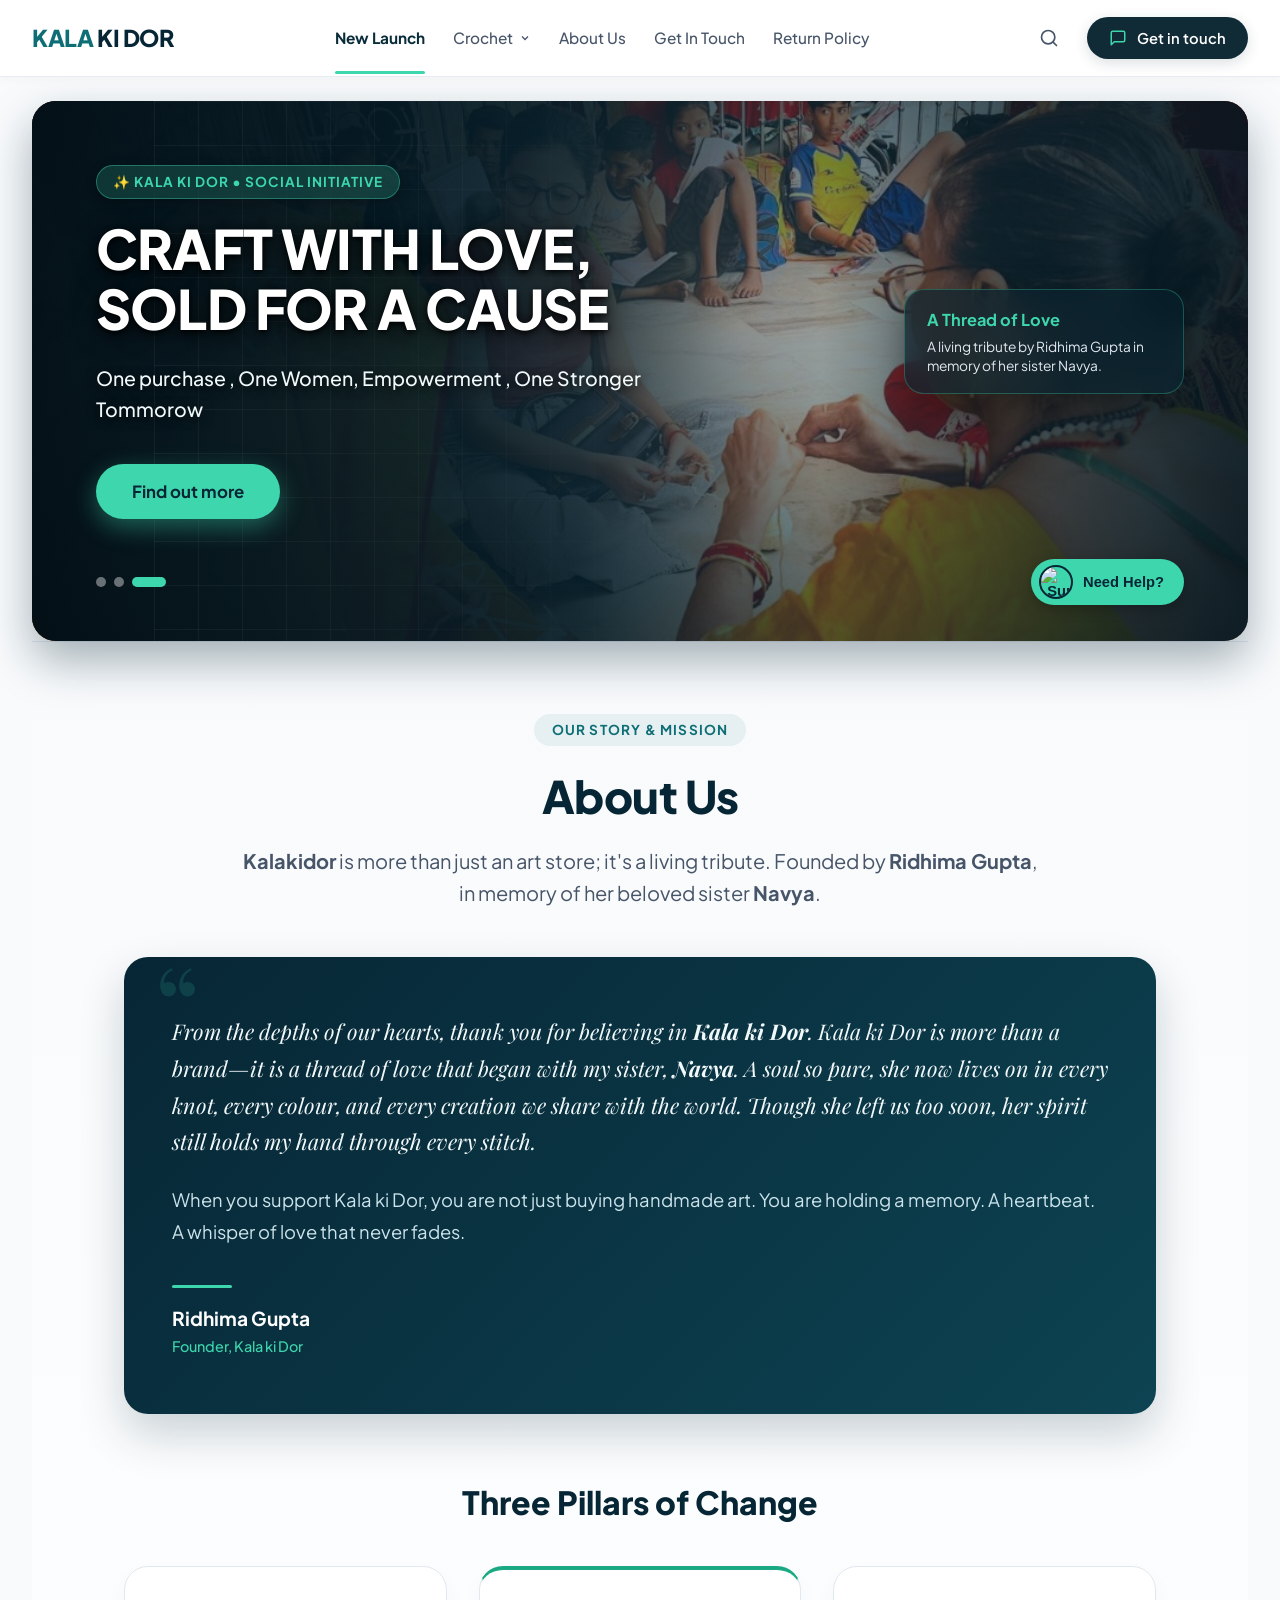
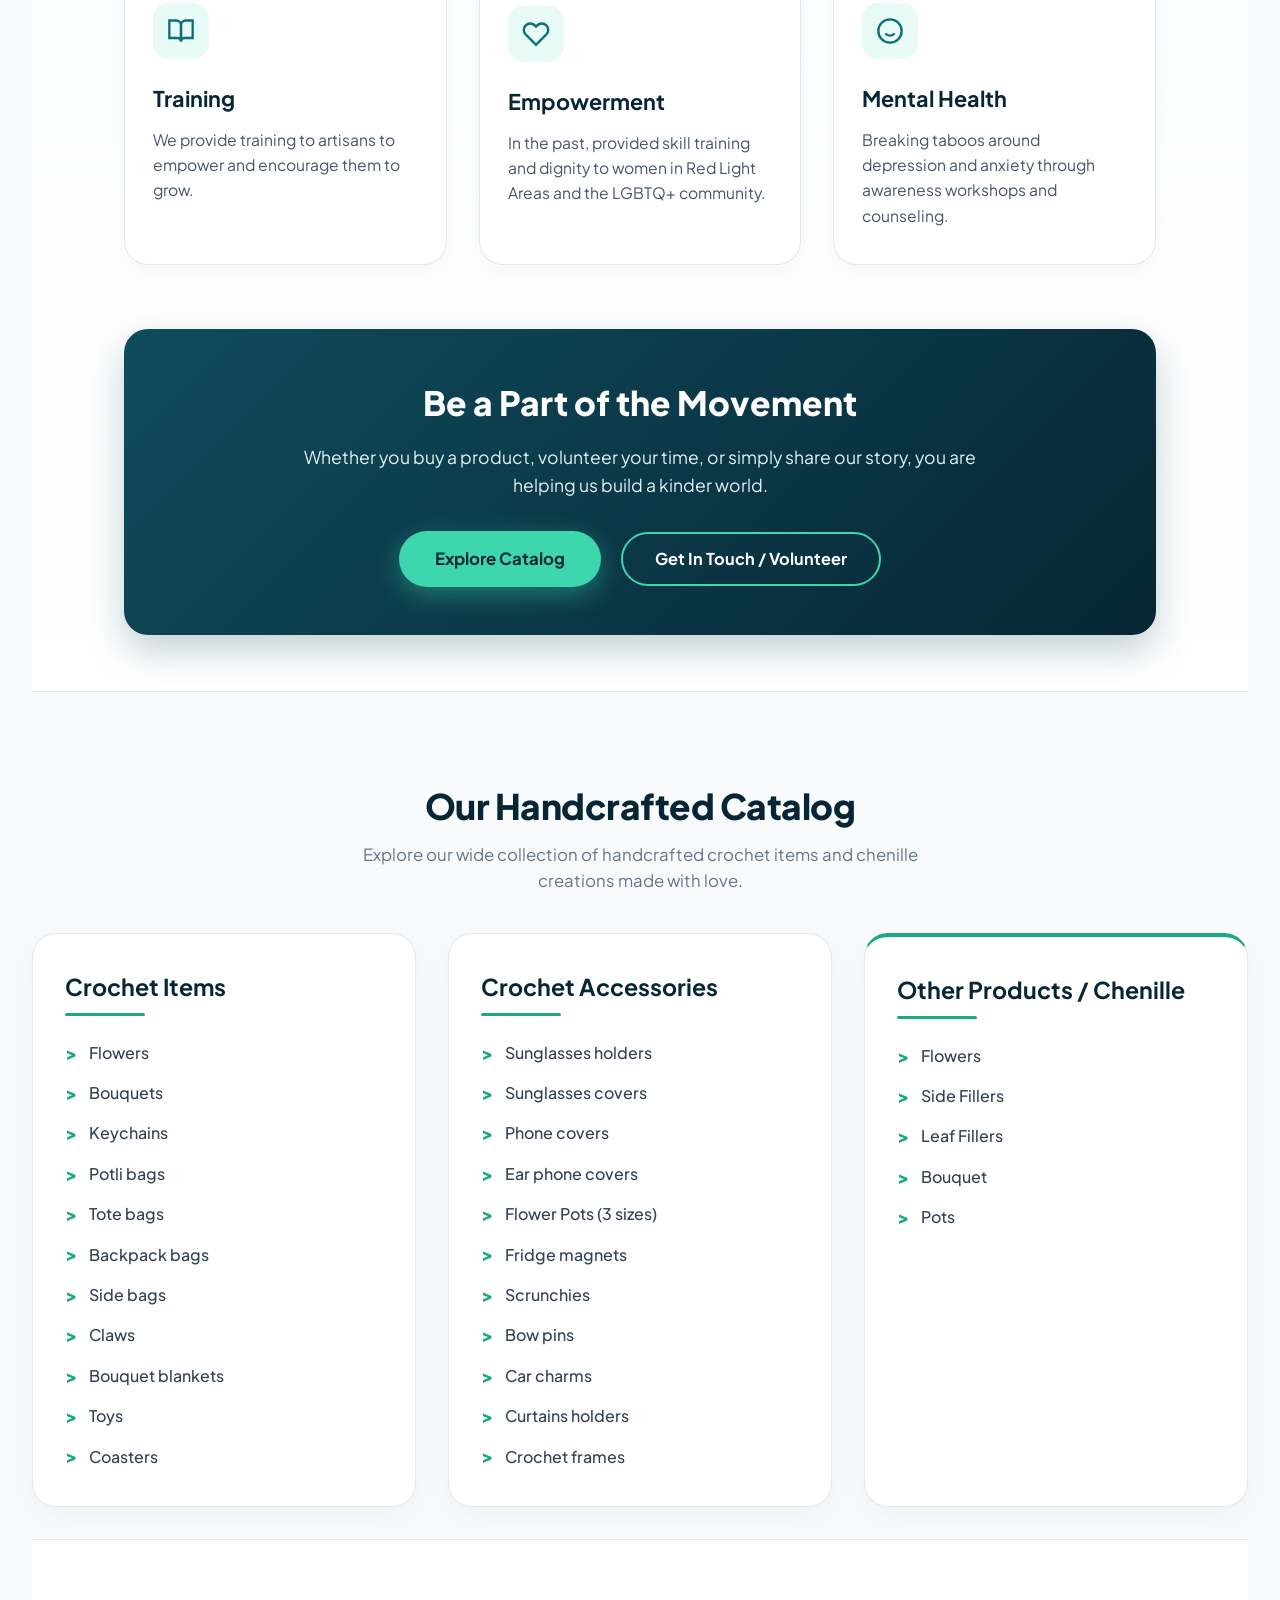
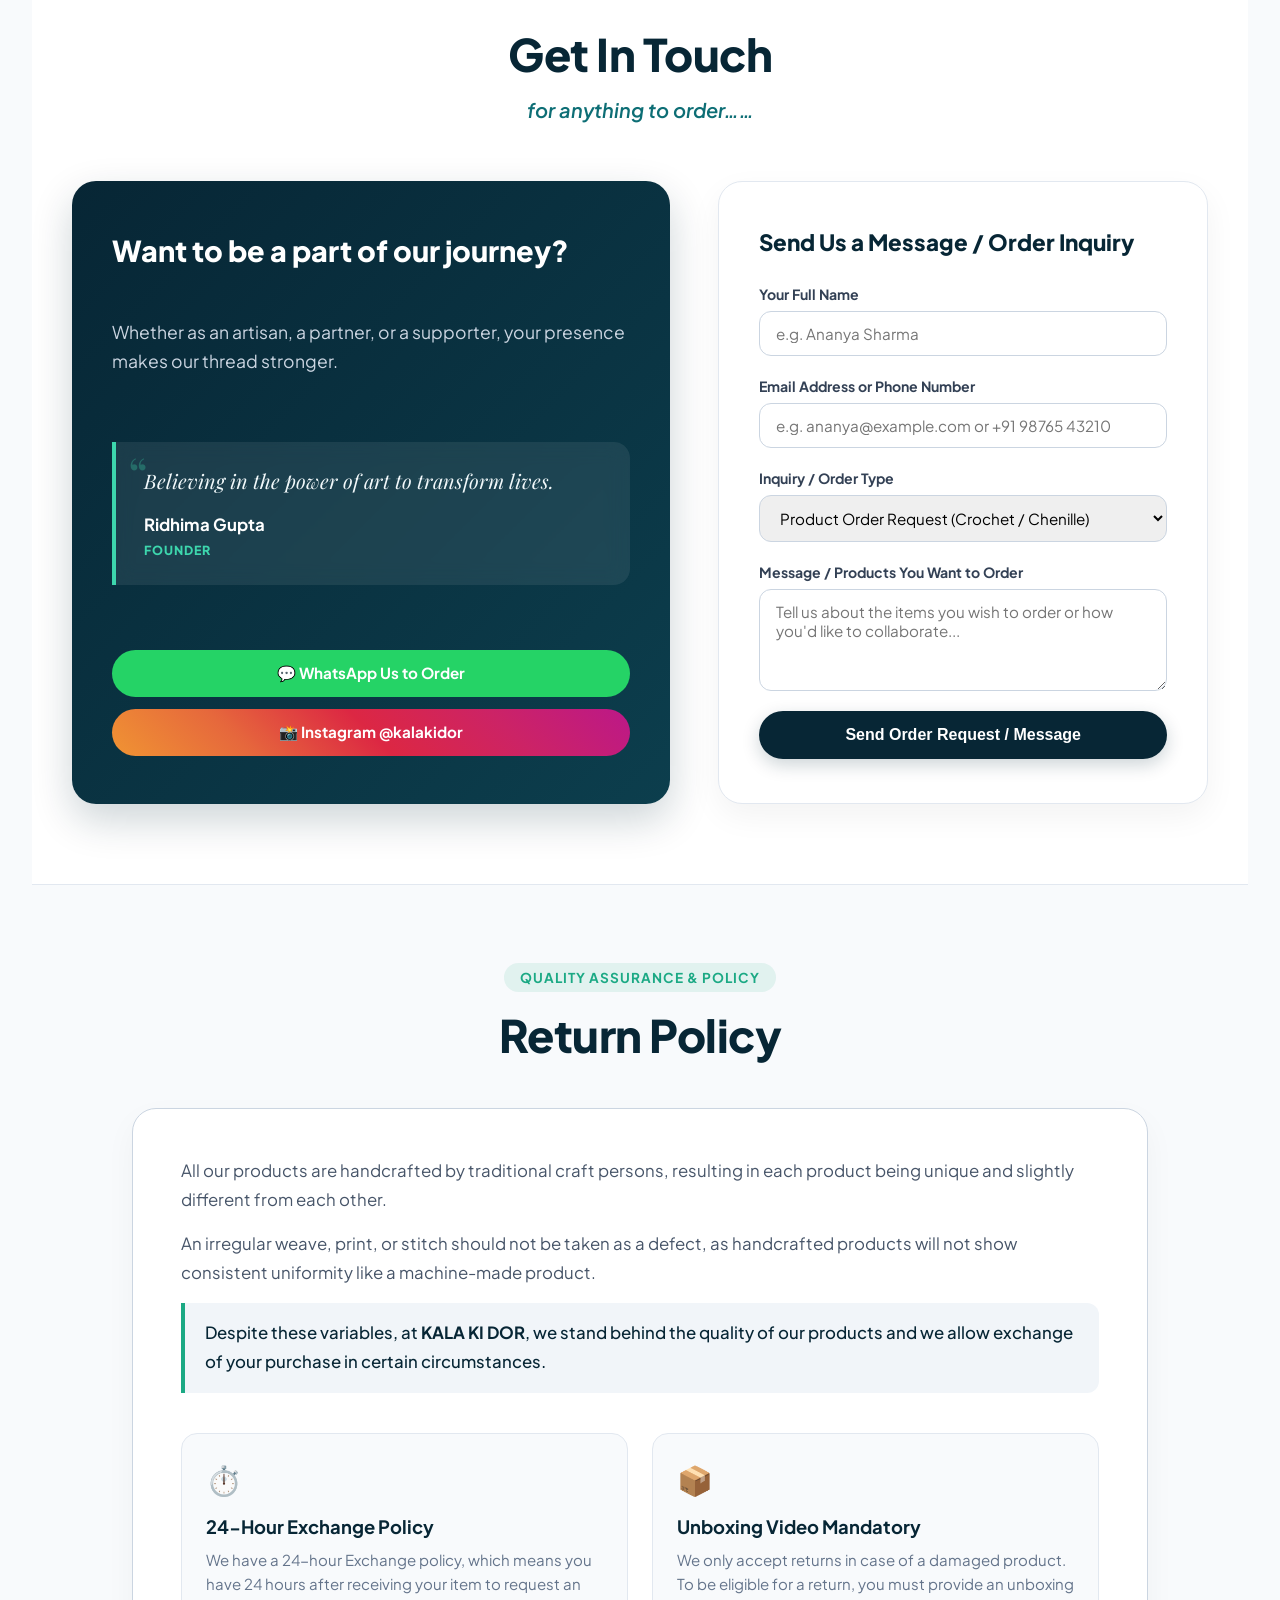
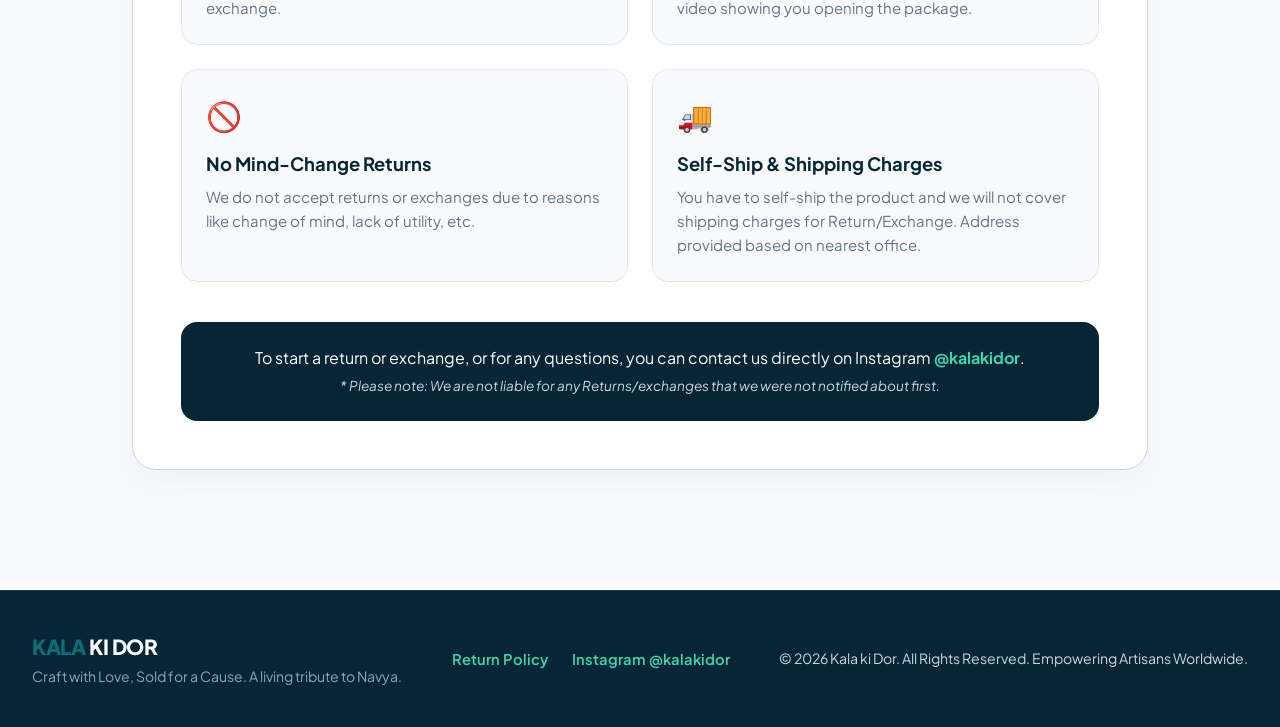
==== index.html @ 32f5a489 "Initial commit: Kala ki Dor web application with dynamic product catalog and open-source contributio" ====
<!DOCTYPE html>
<html lang="en">
<head>
    <meta charset="UTF-8">
    <meta name="viewport" content="width=device-width, initial-scale=1.0">
    <title>Kala ki Dor | Craft with Love, Sold for a Cause</title>
    <meta name="description" content="Kala ki Dor is a living tribute founded by Ridhima Gupta in memory of her sister Navya. Empowering artisans through skill training, inclusive dignity, and mental health awareness.">
    <!-- Google Fonts -->
    <link rel="preconnect" href="https://fonts.googleapis.com">
    <link rel="preconnect" href="https://fonts.gstatic.com" crossorigin>
    <link href="https://fonts.googleapis.com/css2?family=Plus+Jakarta+Sans:wght@400;500;600;700;800&family=Playfair+Display:ital,wght@0,600;0,700;1,400;1,600&display=swap" rel="stylesheet">
    <!-- Custom CSS -->
    <link rel="stylesheet" href="style.css">
</head>
<body>

    <!-- TOP TAB / NAVIGATION BAR WITH MEGA MENU DROPDOWN -->
    <header class="top-nav-header">
        <div class="nav-container">
            <!-- Brand Logo: Kala ki Dor -->
            <a href="#" class="brand-logo" id="brandLogo">
                <span class="logo-accent">KALA</span> KI DOR
            </a>

            <!-- Navigation Tabs -->
            <nav class="nav-tabs" aria-label="Main Navigation">
                <ul class="tab-list">
                    <li class="tab-item"><a href="#new-launch" class="tab-link active" id="tabNewLaunch">New Launch</a></li>
                    
                    <!-- Mega Menu Dropdown Trigger for Crochet -->
                    <li class="tab-item has-dropdown">
                        <a href="#categories-section" class="tab-link" id="tabCrochet">
                            Crochet
                            <svg class="tab-arrow" width="12" height="12" viewBox="0 0 24 24" fill="none" stroke="currentColor" stroke-width="2.5"><polyline points="6 9 12 15 18 9"></polyline></svg>
                        </a>
                    </li>

                    <li class="tab-item"><a href="#about-us-section" class="tab-link" id="tabAboutUs">About Us</a></li>
                    <li class="tab-item"><a href="#contact" class="tab-link" id="tabGetInTouch">Get In Touch</a></li>
                    <li class="tab-item"><a href="#return-policy" class="tab-link" id="tabReturnPolicy">Return Policy</a></li>
                </ul>
            </nav>

            <!-- Right Actions: Search & Get In Touch CTA -->
            <div class="nav-actions">
                <button class="search-btn" id="searchBtn" aria-label="Search Products">
                    <svg width="20" height="20" viewBox="0 0 24 24" fill="none" stroke="currentColor" stroke-width="2" stroke-linecap="round" stroke-linejoin="round">
                        <circle cx="11" cy="11" r="8"></circle>
                        <line x1="21" y1="21" x2="16.65" y2="16.65"></line>
                    </svg>
                </button>

                <a href="#contact" class="get-in-touch-btn" id="getInTouchBtn">
                    <span class="btn-icon">
                        <svg width="18" height="18" viewBox="0 0 24 24" fill="none" stroke="currentColor" stroke-width="2" stroke-linecap="round" stroke-linejoin="round">
                            <path d="M21 15a2 2 0 0 1-2 2H7l-4 4V5a2 2 0 0 1 2-2h14a2 2 0 0 1 2 2z"></path>
                        </svg>
                    </span>
                    <span class="btn-text">Get in touch</span>
                </a>

                <button class="mobile-menu-toggle" id="mobileMenuToggle" aria-label="Toggle Navigation Menu">
                    <span></span><span></span><span></span>
                </button>
            </div>
        </div>

        <!-- MEGA MENU PANEL -->
        <div class="mega-menu-panel" id="megaMenuPanel">
            <div class="mega-menu-container">
                <!-- Column 1: Crochet Items -->
                <div class="mega-column">
                    <h3 class="mega-column-title active-underline">
                        Crochet Items
                    </h3>
                    <ul class="mega-sub-list">
                        <li><a href="product-detail.html?item=crochet-flowers"><span class="chevron">&gt;</span> Flowers</a></li>
                        <li><a href="product-detail.html?item=crochet-bouquets"><span class="chevron">&gt;</span> Bouquets</a></li>
                        <li><a href="product-detail.html?item=crochet-keychains"><span class="chevron">&gt;</span> Keychains</a></li>
                        <li><a href="product-detail.html?item=potli-bags"><span class="chevron">&gt;</span> Potli bags</a></li>
                        <li><a href="product-detail.html?item=tote-bags"><span class="chevron">&gt;</span> Tote bags</a></li>
                        <li><a href="product-detail.html?item=backpack-bags"><span class="chevron">&gt;</span> Backpack bags</a></li>
                        <li><a href="product-detail.html?item=side-bags"><span class="chevron">&gt;</span> Side bags</a></li>
                        <li><a href="product-detail.html?item=claws"><span class="chevron">&gt;</span> Claws</a></li>
                        <li><a href="product-detail.html?item=bouquet-blankets"><span class="chevron">&gt;</span> Bouquet blankets</a></li>
                        <li><a href="product-detail.html?item=toys"><span class="chevron">&gt;</span> Toys</a></li>
                        <li><a href="product-detail.html?item=coasters"><span class="chevron">&gt;</span> Coasters</a></li>
                    </ul>
                </div>

                <!-- Column 2: Crochet Accessories -->
                <div class="mega-column">
                    <h3 class="mega-column-title">
                        Crochet Accessories
                    </h3>
                    <ul class="mega-sub-list">
                        <li><a href="product-detail.html?item=sunglasses-holders"><span class="chevron">&gt;</span> Sunglasses holders</a></li>
                        <li><a href="product-detail.html?item=sunglasses-covers"><span class="chevron">&gt;</span> Sunglasses covers</a></li>
                        <li><a href="product-detail.html?item=phone-covers"><span class="chevron">&gt;</span> Phone covers</a></li>
                        <li><a href="product-detail.html?item=earphone-covers"><span class="chevron">&gt;</span> Ear phone covers</a></li>
                        <li><a href="product-detail.html?item=flower-pots-3-size"><span class="chevron">&gt;</span> Flower Pots (3 sizes)</a></li>
                        <li><a href="product-detail.html?item=fridge-magnets"><span class="chevron">&gt;</span> Fridge magnets</a></li>
                        <li><a href="product-detail.html?item=scrunchies"><span class="chevron">&gt;</span> Scrunchies</a></li>
                        <li><a href="product-detail.html?item=bow-pins"><span class="chevron">&gt;</span> Bow pins</a></li>
                        <li><a href="product-detail.html?item=car-charms"><span class="chevron">&gt;</span> Car charms</a></li>
                        <li><a href="product-detail.html?item=curtains-holders"><span class="chevron">&gt;</span> Curtains holders</a></li>
                        <li><a href="product-detail.html?item=crochet-frames"><span class="chevron">&gt;</span> Crochet frames</a></li>
                    </ul>
                </div>

                <!-- Column 3: Other Products / Chenille -->
                <div class="mega-column">
                    <h3 class="mega-column-title active-underline">
                        Other Products / Chenille
                    </h3>
                    <ul class="mega-sub-list">
                        <li><a href="product-detail.html?item=chenille-flowers"><span class="chevron">&gt;</span> Flowers</a></li>
                        <li><a href="product-detail.html?item=chenille-side-fillers"><span class="chevron">&gt;</span> Side Fillers</a></li>
                        <li><a href="product-detail.html?item=chenille-leaf-fillers"><span class="chevron">&gt;</span> Leaf Fillers</a></li>
                        <li><a href="product-detail.html?item=chenille-bouquet"><span class="chevron">&gt;</span> Bouquet</a></li>
                        <li><a href="product-detail.html?item=chenille-pots"><span class="chevron">&gt;</span> Pots</a></li>
                    </ul>
                </div>
            </div>
        </div>
    </header>

    <!-- SEARCH OVERLAY MODAL -->
    <div class="search-overlay" id="searchOverlay">
        <div class="search-modal">
            <input type="text" id="searchInput" placeholder="Search handmade crochet, bags, keychains, scrunchies..." autofocus>
            <button class="close-search" id="closeSearchBtn">&times;</button>
        </div>
    </div>

    <!-- MAIN HERO SECTION -->
    <main class="hero-wrapper">
        <section class="hero-card" id="heroSection">
            <div class="hero-card-overlay"></div>
            <div class="grid-overlay-bg"></div>

            <div class="hero-content-grid">
                <div class="hero-text-container">
                    <div class="text-glass-badge">
                        ✨ Kala ki Dor • Social Initiative
                    </div>
                    <h1 class="main-headline">
                        CRAFT WITH LOVE,<br>SOLD FOR A CAUSE
                    </h1>
                    <p class="sub-headline">
                        One purchase , One Women, Empowerment , One Stronger Tommorow
                    </p>
                    <div class="hero-cta-wrapper">
                        <a href="#about-us-section" class="mint-pill-btn" id="findOutMoreBtn">
                            Find out more
                        </a>
                    </div>
                </div>

                <div class="hero-image-container">
                    <div class="limelight-badge-card">
                        <h3>A Thread of Love</h3>
                        <p>A living tribute by Ridhima Gupta in memory of her sister Navya.</p>
                    </div>
                </div>
            </div>

            <div class="hero-footer-bar">
                <div class="slider-indicators" id="sliderIndicators">
                    <button class="dot-indicator" aria-label="Slide 1"></button>
                    <button class="dot-indicator" aria-label="Slide 2"></button>
                    <button class="dot-indicator active-pill" aria-label="Active Slide"></button>
                </div>

                <div class="need-help-floating">
                    <button class="need-help-pill" id="needHelpBtn">
                        <span class="avatar-circle">
                            <img src="https://images.unsplash.com/photo-1534528741775-53994a69daeb?auto=format&fit=crop&w=120&q=80" alt="Support Specialist">
                        </span>
                        <span class="need-help-text">Need Help?</span>
                    </button>
                </div>
            </div>
        </section>

        <!-- ABOUT US SECTION -->
        <section class="about-us-section" id="about-us-section">
            <div class="about-container">
                <div class="about-header-badge">
                    <span>Our Story & Mission</span>
                </div>
                
                <h2 class="about-main-title">About Us</h2>
                <p class="about-sub-tagline">
                    <strong>Kalakidor</strong> is more than just an art store; it's a living tribute. Founded by <strong>Ridhima Gupta</strong>, in memory of her beloved sister <strong>Navya</strong>.
                </p>

                <div class="tribute-story-card">
                    <div class="quote-mark">“</div>
                    <p class="story-paragraph highlight-quote">
                        From the depths of our hearts, thank you for believing in <strong>Kala ki Dor</strong>. Kala ki Dor is more than a brand—it is a thread of love that began with my sister, <strong>Navya</strong>. A soul so pure, she now lives on in every knot, every colour, and every creation we share with the world. Though she left us too soon, her spirit still holds my hand through every stitch.
                    </p>
                    <p class="story-paragraph emotional-conclusion">
                        When you support Kala ki Dor, you are not just buying handmade art. You are holding a memory. A heartbeat. A whisper of love that never fades.
                    </p>
                    <div class="founder-signature">
                        <div class="signature-line"></div>
                        <span class="founder-name">Ridhima Gupta</span>
                        <span class="founder-role">Founder, Kala ki Dor</span>
                    </div>
                </div>

                <div class="pillars-container">
                    <h3 class="pillars-section-title">Three Pillars of Change</h3>
                    <div class="pillars-grid">
                        <div class="pillar-card">
                            <div class="pillar-icon-box">
                                <svg width="28" height="28" viewBox="0 0 24 24" fill="none" stroke="currentColor" stroke-width="2"><path d="M2 3h6a4 4 0 0 1 4 4v14a3 3 0 0 0-3-3H2z"></path><path d="M22 3h-6a4 4 0 0 0-4 4v14a3 3 0 0 1 3-3h7z"></path></svg>
                            </div>
                            <h4 class="pillar-title">Training</h4>
                            <p class="pillar-desc">
                                We provide training to artisans to empower and encourage them to grow.
                            </p>
                        </div>

                        <div class="pillar-card highlight-pillar">
                            <div class="pillar-icon-box">
                                <svg width="28" height="28" viewBox="0 0 24 24" fill="none" stroke="currentColor" stroke-width="2"><path d="M20.84 4.61a5.5 5.5 0 0 0-7.78 0L12 5.67l-1.06-1.06a5.5 5.5 0 0 0-7.78 7.78l1.06 1.06L12 21.23l7.78-7.78 1.06-1.06a5.5 5.5 0 0 0 0-7.78z"></path></svg>
                            </div>
                            <h4 class="pillar-title">Empowerment</h4>
                            <p class="pillar-desc">
                                In the past, provided skill training and dignity to women in Red Light Areas and the LGBTQ+ community.
                            </p>
                        </div>

                        <div class="pillar-card">
                            <div class="pillar-icon-box">
                                <svg width="28" height="28" viewBox="0 0 24 24" fill="none" stroke="currentColor" stroke-width="2"><circle cx="12" cy="12" r="10"></circle><path d="M8 14s1.5 2 4 2 4-2 4-2"></path><line x1="9" y1="9" x2="9.01" y2="9"></line><line x1="15" y1="9" x2="15.01" y2="9"></line></svg>
                            </div>
                            <h4 class="pillar-title">Mental Health</h4>
                            <p class="pillar-desc">
                                Breaking taboos around depression and anxiety through awareness workshops and counseling.
                            </p>
                        </div>
                    </div>
                </div>

                <div class="movement-cta-card">
                    <div class="movement-content">
                        <h3>Be a Part of the Movement</h3>
                        <p>Whether you buy a product, volunteer your time, or simply share our story, you are helping us build a kinder world.</p>
                        <div class="movement-actions">
                            <a href="#categories-section" class="mint-pill-btn">Explore Catalog</a>
                            <a href="#contact" class="outline-pill-btn">Get In Touch / Volunteer</a>
                        </div>
                    </div>
                </div>

            </div>
        </section>

        <!-- PRODUCT CATEGORIES DISPLAY SECTION -->
        <section class="categories-section" id="categories-section">
            <div class="section-header">
                <h2>Our Handcrafted Catalog</h2>
                <p>Explore our wide collection of handcrafted crochet items and chenille creations made with love.</p>
            </div>

            <div class="category-columns-grid">
                <div class="category-card">
                    <div class="category-card-header">
                        <h3>Crochet Items</h3>
                        <div class="header-underline"></div>
                    </div>
                    <ul class="sub-category-list">
                        <li><a href="product-detail.html?item=crochet-flowers"><span class="chev">&gt;</span> Flowers</a></li>
                        <li><a href="product-detail.html?item=crochet-bouquets"><span class="chev">&gt;</span> Bouquets</a></li>
                        <li><a href="product-detail.html?item=crochet-keychains"><span class="chev">&gt;</span> Keychains</a></li>
                        <li><a href="product-detail.html?item=potli-bags"><span class="chev">&gt;</span> Potli bags</a></li>
                        <li><a href="product-detail.html?item=tote-bags"><span class="chev">&gt;</span> Tote bags</a></li>
                        <li><a href="product-detail.html?item=backpack-bags"><span class="chev">&gt;</span> Backpack bags</a></li>
                        <li><a href="product-detail.html?item=side-bags"><span class="chev">&gt;</span> Side bags</a></li>
                        <li><a href="product-detail.html?item=claws"><span class="chev">&gt;</span> Claws</a></li>
                        <li><a href="product-detail.html?item=bouquet-blankets"><span class="chev">&gt;</span> Bouquet blankets</a></li>
                        <li><a href="product-detail.html?item=toys"><span class="chev">&gt;</span> Toys</a></li>
                        <li><a href="product-detail.html?item=coasters"><span class="chev">&gt;</span> Coasters</a></li>
                    </ul>
                </div>

                <div class="category-card">
                    <div class="category-card-header">
                        <h3>Crochet Accessories</h3>
                        <div class="header-underline"></div>
                    </div>
                    <ul class="sub-category-list">
                        <li><a href="product-detail.html?item=sunglasses-holders"><span class="chev">&gt;</span> Sunglasses holders</a></li>
                        <li><a href="product-detail.html?item=sunglasses-covers"><span class="chev">&gt;</span> Sunglasses covers</a></li>
                        <li><a href="product-detail.html?item=phone-covers"><span class="chev">&gt;</span> Phone covers</a></li>
                        <li><a href="product-detail.html?item=earphone-covers"><span class="chev">&gt;</span> Ear phone covers</a></li>
                        <li><a href="product-detail.html?item=flower-pots-3-size"><span class="chev">&gt;</span> Flower Pots (3 sizes)</a></li>
                        <li><a href="product-detail.html?item=fridge-magnets"><span class="chev">&gt;</span> Fridge magnets</a></li>
                        <li><a href="product-detail.html?item=scrunchies"><span class="chev">&gt;</span> Scrunchies</a></li>
                        <li><a href="product-detail.html?item=bow-pins"><span class="chev">&gt;</span> Bow pins</a></li>
                        <li><a href="product-detail.html?item=car-charms"><span class="chev">&gt;</span> Car charms</a></li>
                        <li><a href="product-detail.html?item=curtains-holders"><span class="chev">&gt;</span> Curtains holders</a></li>
                        <li><a href="product-detail.html?item=crochet-frames"><span class="chev">&gt;</span> Crochet frames</a></li>
                    </ul>
                </div>

                <div class="category-card highlight-card">
                    <div class="category-card-header">
                        <h3>Other Products / Chenille</h3>
                        <div class="header-underline"></div>
                    </div>
                    <ul class="sub-category-list">
                        <li><a href="product-detail.html?item=chenille-flowers"><span class="chev">&gt;</span> Flowers</a></li>
                        <li><a href="product-detail.html?item=chenille-side-fillers"><span class="chev">&gt;</span> Side Fillers</a></li>
                        <li><a href="product-detail.html?item=chenille-leaf-fillers"><span class="chev">&gt;</span> Leaf Fillers</a></li>
                        <li><a href="product-detail.html?item=chenille-bouquet"><span class="chev">&gt;</span> Bouquet</a></li>
                        <li><a href="product-detail.html?item=chenille-pots"><span class="chev">&gt;</span> Pots</a></li>
                    </ul>
                </div>
            </div>
        </section>

        <!-- GET IN TOUCH / ORDERING SECTION -->
        <section class="get-in-touch-section" id="contact">
            <div class="contact-container">
                <div class="contact-header">
                    <h2>Get In Touch</h2>
                    <p class="order-subtitle">for anything to order……</p>
                </div>

                <div class="contact-grid">
                    <div class="journey-card">
                        <h3 class="journey-title">Want to be a part of our journey?</h3>
                        <p class="journey-desc">
                            Whether as an artisan, a partner, or a supporter, your presence makes our thread stronger.
                        </p>

                        <div class="inspirational-quote-box">
                            <span class="quote-symbol">“</span>
                            <p class="quote-text">
                                Believing in the power of art to transform lives.
                            </p>
                            <div class="quote-author-info">
                                <strong>Ridhima Gupta</strong>
                                <span class="author-title">FOUNDER</span>
                            </div>
                        </div>

                        <div class="quick-contact-pills">
                            <a href="https://wa.me/?text=Hi%20Kala%20ki%20Dor,%20I%20would%20like%20to%20place%20an%20order!" target="_blank" class="quick-pill whatsapp-pill">
                                💬 WhatsApp Us to Order
                            </a>
                            <a href="https://instagram.com/kalakidor" target="_blank" class="quick-pill instagram-pill">
                                📸 Instagram @kalakidor
                            </a>
                        </div>
                    </div>

                    <div class="contact-form-card">
                        <h3>Send Us a Message / Order Inquiry</h3>
                        <form id="contactForm" onsubmit="event.preventDefault(); alert('Thank you for reaching out to Kala ki Dor! Ridhima & the team will respond shortly.');">
                            <div class="form-group">
                                <label for="userName">Your Full Name</label>
                                <input type="text" id="userName" placeholder="e.g. Ananya Sharma" required>
                            </div>
                            <div class="form-group">
                                <label for="userContact">Email Address or Phone Number</label>
                                <input type="text" id="userContact" placeholder="e.g. ananya@example.com or +91 98765 43210" required>
                            </div>
                            <div class="form-group">
                                <label for="inquiryType">Inquiry / Order Type</label>
                                <select id="inquiryType">
                                    <option value="product-order">Product Order Request (Crochet / Chenille)</option>
                                    <option value="artisan">Artisan Collaboration</option>
                                    <option value="partnership">Partner with Kala ki Dor</option>
                                    <option value="supporter">Volunteer / Supporter</option>
                                </select>
                            </div>
                            <div class="form-group">
                                <label for="userMessage">Message / Products You Want to Order</label>
                                <textarea id="userMessage" rows="4" placeholder="Tell us about the items you wish to order or how you'd like to collaborate..." required></textarea>
                            </div>
                            <button type="submit" class="submit-contact-btn">
                                Send Order Request / Message
                            </button>
                        </form>
                    </div>
                </div>
            </div>
        </section>

        <!-- DEDICATED RETURN POLICY SECTION -->
        <section class="return-policy-section" id="return-policy">
            <div class="policy-container">
                <div class="policy-header-badge">
                    <span>Quality Assurance & Policy</span>
                </div>
                <h2 class="policy-title">Return Policy</h2>
                
                <div class="policy-card">
                    <div class="policy-intro">
                        <p>
                            All our products are handcrafted by traditional craft persons, resulting in each product being unique and slightly different from each other.
                        </p>
                        <p>
                            An irregular weave, print, or stitch should not be taken as a defect, as handcrafted products will not show consistent uniformity like a machine-made product.
                        </p>
                        <p class="highlight-assurance">
                            Despite these variables, at <strong>KALA KI DOR</strong>, we stand behind the quality of our products and we allow exchange of your purchase in certain circumstances.
                        </p>
                    </div>

                    <div class="policy-rules-grid">
                        <div class="rule-box">
                            <span class="rule-icon">⏱️</span>
                            <h4>24-Hour Exchange Policy</h4>
                            <p>We have a 24-hour Exchange policy, which means you have 24 hours after receiving your item to request an exchange.</p>
                        </div>
                        <div class="rule-box">
                            <span class="rule-icon">📦</span>
                            <h4>Unboxing Video Mandatory</h4>
                            <p>We only accept returns in case of a damaged product. To be eligible for a return, you must provide an unboxing video showing you opening the package.</p>
                        </div>
                        <div class="rule-box">
                            <span class="rule-icon">🚫</span>
                            <h4>No Mind-Change Returns</h4>
                            <p>We do not accept returns or exchanges due to reasons like change of mind, lack of utility, etc.</p>
                        </div>
                        <div class="rule-box">
                            <span class="rule-icon">🚚</span>
                            <h4>Self-Ship & Shipping Charges</h4>
                            <p>You have to self-ship the product and we will not cover shipping charges for Return/Exchange. Address provided based on nearest office.</p>
                        </div>
                    </div>

                    <div class="policy-footer-note">
                        <p>
                            To start a return or exchange, or for any questions, you can contact us directly on Instagram <strong><a href="https://instagram.com/kalakidor" target="_blank">@kalakidor</a></strong>. 
                        </p>
                        <p class="warning-text">
                            * Please note: We are not liable for any Returns/exchanges that we were not notified about first.
                        </p>
                    </div>
                </div>
            </div>
        </section>
    </main>

    <!-- RETURN POLICY POPUP MODAL WINDOW -->
    <div class="policy-modal-overlay" id="policyModalOverlay">
        <div class="policy-modal-window">
            <button class="close-policy-modal" id="closePolicyModalBtn">&times;</button>
            <div class="modal-policy-content">
                <h3>Return Policy • KALA KI DOR</h3>
                <p>All our products are handcrafted by traditional craft persons, resulting in each product being unique and slightly different from each other.</p>
                <p>An irregular weave, print, or stitch should not be taken as a defect, as handcrafted products will not show consistent uniformity like a machine-made product.</p>
                <p>Despite these variables, at KALA KI DOR, we stand behind the quality of our products and we allow exchange of your purchase in certain circumstances.</p>
                <ul class="modal-rules-list">
                    <li>⏱️ <strong>24-Hour Exchange Policy:</strong> Request within 24 hours after receiving your item.</li>
                    <li>📦 <strong>Damaged Product Returns:</strong> Must provide an unboxing video showing package opening.</li>
                    <li>🚫 <strong>Non-eligible reasons:</strong> No returns for change of mind or lack of utility.</li>
                    <li>🚚 <strong>Shipping:</strong> You have to self-ship the product; shipping charges are not covered.</li>
                    <li>📸 <strong>Start Return:</strong> Contact us first at Instagram <a href="https://instagram.com/kalakidor" target="_blank">@kalakidor</a>.</li>
                </ul>
            </div>
        </div>
    </div>

    <!-- FOOTER -->
    <footer class="site-footer">
        <div class="footer-container">
            <div class="footer-brand">
                <a href="#" class="brand-logo"><span class="logo-accent">KALA</span> KI DOR</a>
                <p>Craft with Love, Sold for a Cause. A living tribute to Navya.</p>
            </div>
            <div class="footer-links">
                <a href="#return-policy" id="openPolicyModalLink">Return Policy</a>
                <a href="https://instagram.com/kalakidor" target="_blank">Instagram @kalakidor</a>
            </div>
            <div class="footer-copy">
                <p>&copy; 2026 Kala ki Dor. All Rights Reserved. Empowering Artisans Worldwide.</p>
            </div>
        </div>
    </footer>

    <!-- NEED HELP CHAT WIDGET MODAL -->
    <div class="help-modal" id="helpModal">
        <div class="help-modal-header">
            <div class="help-modal-user">
                <img src="https://images.unsplash.com/photo-1534528741775-53994a69daeb?auto=format&fit=crop&w=120&q=80" alt="Support Specialist">
                <div>
                    <h4>Kala ki Dor Team</h4>
                    <span class="online-status">● Online</span>
                </div>
            </div>
            <button class="close-help" id="closeHelpBtn">&times;</button>
        </div>
        <div class="help-modal-body">
            <div class="chat-bubble received">
                Namaste! How can we assist you with our handcrafted products or artisan cause today?
            </div>
        </div>
        <div class="help-modal-footer">
            <input type="text" placeholder="Type your message..." id="helpMsgInput">
            <button id="sendHelpMsgBtn">Send</button>
        </div>
    </div>

    <!-- Custom JavaScript -->
    <script src="script.js"></script>
</body>
</html>
---- style.css ----
/* ==========================================================================
   KALA KI DOR - PRODUCT BASED ENTERPRISE
   Design System & Stylesheet (Hero + About Us + Categories + Contact + Return Policy)
   ========================================================================== */

/* 1. CSS VARIABLES & TOKENS */
:root {
    /* Color Palette */
    --color-bg-light: #f8fafc;
    --color-header-bg: #ffffff;
    --color-nav-text: #475569;
    --color-nav-active: #092c3a;
    
    /* Hero & Brand Palette */
    --hero-bg-dark: #072635;
    --hero-bg-mid: #0b3d4c;
    
    /* Buttons & Accents */
    --color-mint-accent: #3dd6ad;
    --color-mint-hover: #32be98;
    --color-chevron: #1ba984;
    --color-dark-pill: #102a36;
    --color-dark-pill-hover: #193e4f;
    
    /* Typography */
    --font-heading: 'Plus Jakarta Sans', -apple-system, BlinkMacSystemFont, sans-serif;
    --font-serif: 'Playfair Display', Georgia, serif;
    
    /* Spacing & Transitions */
    --radius-pill: 9999px;
    --radius-card: 24px;
    --radius-image: 20px;
    --transition-smooth: all 0.3s cubic-bezier(0.4, 0, 0.2, 1);
}

/* 2. BASE RESET */
*, *::before, *::after {
    box-sizing: border-box;
    margin: 0;
    padding: 0;
}

html {
    scroll-behavior: smooth;
    font-size: 16px;
}

body {
    font-family: var(--font-heading);
    background-color: var(--color-bg-light);
    color: #1e293b;
    line-height: 1.5;
    -webkit-font-smoothing: antialiased;
}

/* 3. TOP TAB NAVIGATION BAR */
.top-nav-header {
    width: 100%;
    background-color: var(--color-header-bg);
    border-bottom: 1px solid rgba(226, 232, 240, 0.8);
    position: sticky;
    top: 0;
    z-index: 100;
    box-shadow: 0 2px 10px rgba(0, 0, 0, 0.03);
}

.nav-container {
    max-width: 1380px;
    margin: 0 auto;
    padding: 0 32px;
    height: 76px;
    display: flex;
    align-items: center;
    justify-content: space-between;
}

.brand-logo {
    font-size: 1.45rem;
    font-weight: 800;
    color: var(--hero-bg-dark);
    text-decoration: none;
    letter-spacing: -0.5px;
    display: flex;
    align-items: center;
    gap: 4px;
}

.logo-accent {
    color: #0d6e75;
}

.nav-tabs {
    display: flex;
    align-items: center;
}

.tab-list {
    display: flex;
    align-items: center;
    gap: 28px;
    list-style: none;
}

.tab-item {
    position: relative;
}

.tab-link {
    text-decoration: none;
    font-size: 0.96rem;
    font-weight: 500;
    color: var(--color-nav-text);
    padding: 24px 0;
    display: flex;
    align-items: center;
    gap: 6px;
    position: relative;
    transition: var(--transition-smooth);
}

.tab-arrow {
    transition: transform 0.3s ease;
}

.tab-item.has-dropdown:hover .tab-arrow,
.mega-menu-panel.open ~ .tab-arrow {
    transform: rotate(180deg);
}

.tab-link:hover, .tab-link.active {
    color: var(--color-nav-active);
    font-weight: 700;
}

.tab-link::after {
    content: '';
    position: absolute;
    bottom: 0;
    left: 0;
    width: 0%;
    height: 3px;
    background-color: var(--color-mint-accent);
    border-radius: 2px;
    transition: var(--transition-smooth);
}

.tab-link.active::after,
.tab-link:hover::after {
    width: 100%;
}

.nav-actions {
    display: flex;
    align-items: center;
    gap: 20px;
}

.search-btn {
    background: transparent;
    border: none;
    color: var(--color-nav-text);
    cursor: pointer;
    padding: 8px;
    border-radius: 50%;
    display: flex;
    align-items: center;
    justify-content: center;
    transition: var(--transition-smooth);
}

.search-btn:hover {
    background-color: #f1f5f9;
    color: var(--hero-bg-dark);
    transform: scale(1.05);
}

.get-in-touch-btn {
    background-color: var(--color-dark-pill);
    color: #ffffff;
    text-decoration: none;
    font-size: 0.92rem;
    font-weight: 600;
    padding: 10px 22px;
    border-radius: var(--radius-pill);
    display: inline-flex;
    align-items: center;
    gap: 10px;
    transition: var(--transition-smooth);
    box-shadow: 0 4px 14px rgba(16, 42, 54, 0.15);
}

.get-in-touch-btn .btn-icon {
    color: var(--color-mint-accent);
    display: flex;
    align-items: center;
}

.get-in-touch-btn:hover {
    background-color: var(--color-dark-pill-hover);
    transform: translateY(-1px);
    box-shadow: 0 6px 18px rgba(16, 42, 54, 0.25);
}

.mobile-menu-toggle {
    display: none;
    flex-direction: column;
    gap: 5px;
    background: none;
    border: none;
    cursor: pointer;
    padding: 6px;
}

.mobile-menu-toggle span {
    width: 24px;
    height: 2px;
    background-color: var(--hero-bg-dark);
    border-radius: 2px;
}

/* MEGA MENU PANEL (Fixed Auto Open/Close Behavior) */
.mega-menu-panel {
    position: absolute;
    top: 76px;
    left: 0;
    width: 100%;
    background-color: #ffffff;
    border-top: 1px solid #e2e8f0;
    box-shadow: 0 20px 40px rgba(0, 0, 0, 0.08);
    display: none;
    opacity: 0;
    visibility: hidden;
    transform: translateY(-10px);
    transition: opacity 0.25s ease, transform 0.25s ease, visibility 0.25s ease;
    z-index: 90;
}

.mega-menu-panel.open {
    display: block;
    opacity: 1;
    visibility: visible;
    transform: translateY(0);
}

.mega-menu-container {
    max-width: 1380px;
    margin: 0 auto;
    padding: 36px 32px 48px 32px;
    display: grid;
    grid-template-columns: repeat(3, 1fr);
    gap: 40px;
}

.mega-column-title {
    font-size: 1.15rem;
    font-weight: 700;
    color: var(--hero-bg-dark);
    padding-bottom: 8px;
    margin-bottom: 20px;
    display: inline-block;
    position: relative;
}

.mega-column-title.active-underline::after {
    content: '';
    position: absolute;
    bottom: 0;
    left: 0;
    width: 100%;
    height: 3px;
    background-color: var(--color-chevron);
    border-radius: 2px;
}

.mega-sub-list {
    list-style: none;
    display: flex;
    flex-direction: column;
    gap: 12px;
}

.mega-sub-list a {
    text-decoration: none;
    color: #334155;
    font-size: 0.94rem;
    font-weight: 500;
    display: flex;
    align-items: center;
    gap: 10px;
    transition: var(--transition-smooth);
}

.mega-sub-list a .chevron {
    color: var(--color-chevron);
    font-weight: 700;
    font-size: 1rem;
    transition: transform 0.2s ease;
}

.mega-sub-list a:hover {
    color: var(--hero-bg-dark);
    font-weight: 600;
    transform: translateX(4px);
}

/* HERO SECTION */
.hero-wrapper {
    max-width: 1380px;
    margin: 24px auto 40px auto;
    padding: 0 32px;
}

.hero-card {
    position: relative;
    border-radius: var(--radius-card);
    overflow: hidden;
    color: #ffffff;
    box-shadow: 0 20px 45px rgba(7, 38, 53, 0.35);
    padding: 64px 64px 36px 64px;
    min-height: 520px;
    display: flex;
    flex-direction: column;
    justify-content: space-between;
    
    background-image: url('images/hero-craft.jpg');
    background-size: cover;
    background-position: 38% 30%;
    background-repeat: no-repeat;
}

.hero-card-overlay {
    position: absolute;
    inset: 0;
    background: 
        radial-gradient(
            circle at 58% 42%,
            rgba(255, 255, 255, 0.12) 0%,
            rgba(7, 38, 53, 0.45) 35%,
            rgba(5, 22, 31, 0.88) 75%,
            rgba(3, 15, 22, 0.96) 100%
        ),
        linear-gradient(
            90deg, 
            rgba(3, 15, 22, 0.94) 0%, 
            rgba(5, 24, 33, 0.85) 45%, 
            rgba(7, 38, 53, 0.35) 65%, 
            rgba(4, 20, 28, 0.65) 100%
        );
    z-index: 1;
}

.grid-overlay-bg {
    position: absolute;
    top: 0;
    left: 10%;
    width: 45%;
    height: 100%;
    background-image: 
        linear-gradient(to right, rgba(255, 255, 255, 0.05) 1px, transparent 1px),
        linear-gradient(to bottom, rgba(255, 255, 255, 0.05) 1px, transparent 1px);
    background-size: 44px 44px;
    pointer-events: none;
    z-index: 2;
    mask-image: linear-gradient(to right, rgba(0,0,0,1), rgba(0,0,0,0));
}

.hero-content-grid {
    position: relative;
    z-index: 3;
    display: grid;
    grid-template-columns: 1.25fr 0.75fr;
    gap: 40px;
    align-items: center;
}

.hero-text-container {
    max-width: 620px;
}

.text-glass-badge {
    display: inline-flex;
    align-items: center;
    gap: 8px;
    background: rgba(61, 214, 173, 0.18);
    border: 1px solid rgba(61, 214, 173, 0.4);
    backdrop-filter: blur(12px);
    color: var(--color-mint-accent);
    padding: 6px 16px;
    border-radius: var(--radius-pill);
    font-size: 0.85rem;
    font-weight: 700;
    letter-spacing: 1px;
    text-transform: uppercase;
    margin-bottom: 20px;
    box-shadow: 0 4px 12px rgba(0, 0, 0, 0.3);
}

.main-headline {
    font-size: 3.4rem;
    font-weight: 800;
    line-height: 1.1;
    letter-spacing: -0.8px;
    color: #ffffff;
    margin-bottom: 24px;
    text-transform: uppercase;
    text-shadow: 0 4px 24px rgba(0, 0, 0, 0.9), 0 2px 6px rgba(0, 0, 0, 0.95);
}

.sub-headline {
    font-size: 1.22rem;
    font-weight: 500;
    color: #f1f8fa;
    line-height: 1.6;
    margin-bottom: 38px;
    text-shadow: 0 2px 12px rgba(0, 0, 0, 0.9);
}

.hero-cta-wrapper {
    display: flex;
    align-items: center;
}

.mint-pill-btn {
    background-color: var(--color-mint-accent);
    color: #072635;
    font-size: 1.05rem;
    font-weight: 700;
    text-decoration: none;
    padding: 15px 36px;
    border-radius: var(--radius-pill);
    display: inline-block;
    transition: var(--transition-smooth);
    box-shadow: 0 8px 25px rgba(61, 214, 173, 0.4);
}

.mint-pill-btn:hover {
    background-color: var(--color-mint-hover);
    transform: translateY(-2px) scale(1.03);
    box-shadow: 0 12px 30px rgba(61, 214, 173, 0.55);
}

.hero-image-container {
    display: flex;
    justify-content: flex-end;
    align-items: center;
}

.limelight-badge-card {
    background: rgba(7, 33, 45, 0.65);
    backdrop-filter: blur(14px);
    border: 1px solid rgba(61, 214, 173, 0.3);
    padding: 18px 22px;
    border-radius: var(--radius-image);
    max-width: 280px;
    box-shadow: 0 16px 36px rgba(0, 0, 0, 0.4);
}

.limelight-badge-card h3 {
    font-size: 1.02rem;
    font-weight: 700;
    color: var(--color-mint-accent);
    margin-bottom: 4px;
}

.limelight-badge-card p {
    font-size: 0.86rem;
    color: #e2e8f0;
    line-height: 1.4;
}

.hero-footer-bar {
    position: relative;
    z-index: 3;
    margin-top: 40px;
    display: flex;
    align-items: center;
    justify-content: space-between;
}

.slider-indicators {
    display: flex;
    align-items: center;
    gap: 8px;
}

.dot-indicator {
    width: 10px;
    height: 10px;
    border-radius: 50%;
    background-color: rgba(255, 255, 255, 0.4);
    border: none;
    cursor: pointer;
    transition: var(--transition-smooth);
}

.dot-indicator.active-pill {
    width: 34px;
    height: 10px;
    border-radius: var(--radius-pill);
    background-color: var(--color-mint-accent);
}

.need-help-floating {
    display: flex;
    align-items: center;
}

.need-help-pill {
    background-color: var(--color-mint-accent);
    color: #072635;
    border: none;
    padding: 6px 20px 6px 8px;
    border-radius: var(--radius-pill);
    display: inline-flex;
    align-items: center;
    gap: 10px;
    font-size: 0.92rem;
    font-weight: 700;
    cursor: pointer;
    transition: var(--transition-smooth);
    box-shadow: 0 4px 14px rgba(0, 0, 0, 0.25);
}

.avatar-circle {
    width: 34px;
    height: 34px;
    border-radius: 50%;
    overflow: hidden;
    display: block;
    border: 2px solid #072635;
}

.avatar-circle img {
    width: 100%;
    height: 100%;
    object-fit: cover;
}

/* ABOUT US SECTION */
.about-us-section {
    padding: 72px 0 56px 0;
    background: linear-gradient(180deg, #f8fafc 0%, #ffffff 100%);
    border-top: 1px solid #e2e8f0;
    border-bottom: 1px solid #e2e8f0;
}

.about-container {
    max-width: 1080px;
    margin: 0 auto;
    padding: 0 24px;
    text-align: center;
}

.about-header-badge {
    display: inline-block;
    background-color: rgba(13, 110, 117, 0.08);
    color: #0d6e75;
    font-size: 0.85rem;
    font-weight: 700;
    text-transform: uppercase;
    letter-spacing: 1.2px;
    padding: 6px 18px;
    border-radius: var(--radius-pill);
    margin-bottom: 16px;
}

.about-main-title {
    font-size: 2.8rem;
    font-weight: 800;
    color: var(--hero-bg-dark);
    margin-bottom: 16px;
    letter-spacing: -0.5px;
}

.about-sub-tagline {
    font-size: 1.25rem;
    color: #475569;
    max-width: 800px;
    margin: 0 auto 48px auto;
    line-height: 1.6;
}

.tribute-story-card {
    position: relative;
    background: linear-gradient(135deg, #072635 0%, #0d4352 100%);
    color: #ffffff;
    border-radius: var(--radius-card);
    padding: 56px 48px;
    box-shadow: 0 20px 45px rgba(7, 38, 53, 0.2);
    text-align: left;
    margin-bottom: 64px;
    overflow: hidden;
}

.quote-mark {
    font-family: var(--font-serif);
    font-size: 7rem;
    color: rgba(61, 214, 173, 0.15);
    position: absolute;
    top: -10px;
    left: 30px;
    line-height: 1;
    pointer-events: none;
}

.highlight-quote {
    font-family: var(--font-serif);
    font-size: 1.35rem;
    font-weight: 400;
    font-style: italic;
    line-height: 1.7;
    color: #f1f8fa;
    margin-bottom: 24px;
    position: relative;
    z-index: 2;
}

.emotional-conclusion {
    font-size: 1.15rem;
    line-height: 1.75;
    color: #cbe3eb;
    margin-bottom: 36px;
    position: relative;
    z-index: 2;
}

.founder-signature {
    display: flex;
    flex-direction: column;
    gap: 4px;
    position: relative;
    z-index: 2;
}

.signature-line {
    width: 60px;
    height: 3px;
    background-color: var(--color-mint-accent);
    margin-bottom: 12px;
    border-radius: 2px;
}

.founder-name {
    font-size: 1.2rem;
    font-weight: 700;
    color: #ffffff;
}

.founder-role {
    font-size: 0.9rem;
    color: var(--color-mint-accent);
    font-weight: 500;
}

.pillars-container {
    margin-bottom: 64px;
}

.pillars-section-title {
    font-size: 2rem;
    font-weight: 800;
    color: var(--hero-bg-dark);
    margin-bottom: 40px;
}

.pillars-grid {
    display: grid;
    grid-template-columns: repeat(3, 1fr);
    gap: 32px;
}

.pillar-card {
    background-color: #ffffff;
    border: 1px solid #e2e8f0;
    border-radius: var(--radius-card);
    padding: 36px 28px;
    text-align: left;
    transition: var(--transition-smooth);
    box-shadow: 0 10px 25px rgba(0, 0, 0, 0.03);
}

.pillar-card:hover {
    transform: translateY(-6px);
    box-shadow: 0 18px 40px rgba(0, 0, 0, 0.08);
}

.pillar-card.highlight-pillar {
    border-top: 4px solid var(--color-chevron);
}

.pillar-icon-box {
    width: 56px;
    height: 56px;
    border-radius: 16px;
    background-color: rgba(61, 214, 173, 0.12);
    color: #0d6e75;
    display: flex;
    align-items: center;
    justify-content: center;
    margin-bottom: 24px;
}

.pillar-title {
    font-size: 1.35rem;
    font-weight: 700;
    color: var(--hero-bg-dark);
    margin-bottom: 12px;
}

.pillar-desc {
    font-size: 0.98rem;
    color: #475569;
    line-height: 1.6;
}

.movement-cta-card {
    background: linear-gradient(135deg, #0f4c5c 0%, #072635 100%);
    border-radius: var(--radius-card);
    padding: 48px;
    color: #ffffff;
    box-shadow: 0 16px 36px rgba(15, 76, 92, 0.25);
    text-align: center;
}

.movement-content h3 {
    font-size: 2.1rem;
    font-weight: 800;
    margin-bottom: 16px;
}

.movement-content p {
    font-size: 1.1rem;
    color: #e2f1f5;
    max-width: 680px;
    margin: 0 auto 32px auto;
    line-height: 1.6;
}

.movement-actions {
    display: flex;
    align-items: center;
    justify-content: center;
    gap: 20px;
}

.outline-pill-btn {
    border: 2px solid var(--color-mint-accent);
    color: #ffffff;
    font-size: 1.02rem;
    font-weight: 700;
    text-decoration: none;
    padding: 13px 32px;
    border-radius: var(--radius-pill);
    transition: var(--transition-smooth);
}

.outline-pill-btn:hover {
    background-color: var(--color-mint-accent);
    color: #072635;
    transform: translateY(-2px);
}

/* PRODUCT CATEGORIES SECTION */
.categories-section {
    margin-top: 56px;
    padding: 32px 0;
}

.section-header {
    text-align: center;
    margin-bottom: 40px;
}

.section-header h2 {
    font-size: 2.2rem;
    font-weight: 800;
    color: var(--hero-bg-dark);
    margin-bottom: 10px;
    letter-spacing: -0.5px;
}

.section-header p {
    font-size: 1.05rem;
    color: #64748b;
    max-width: 600px;
    margin: 0 auto;
}

.category-columns-grid {
    display: grid;
    grid-template-columns: repeat(3, 1fr);
    gap: 32px;
}

.category-card {
    background-color: #ffffff;
    border-radius: var(--radius-card);
    padding: 36px 32px;
    box-shadow: 0 10px 30px rgba(0, 0, 0, 0.04);
    border: 1px solid #e2e8f0;
    transition: var(--transition-smooth);
}

.category-card:hover {
    transform: translateY(-4px);
    box-shadow: 0 16px 36px rgba(0, 0, 0, 0.08);
}

.category-card.highlight-card {
    border-top: 4px solid var(--color-chevron);
}

.category-card-header h3 {
    font-size: 1.45rem;
    font-weight: 700;
    color: var(--hero-bg-dark);
    margin-bottom: 8px;
}

.header-underline {
    width: 80px;
    height: 3px;
    background-color: var(--color-chevron);
    border-radius: 2px;
    margin-bottom: 24px;
}

.sub-category-list {
    list-style: none;
    display: flex;
    flex-direction: column;
    gap: 14px;
}

.sub-category-list a {
    text-decoration: none;
    color: #334155;
    font-size: 1rem;
    font-weight: 500;
    display: flex;
    align-items: center;
    gap: 12px;
    transition: var(--transition-smooth);
}

.sub-category-list a .chev {
    color: var(--color-chevron);
    font-weight: 800;
    font-size: 1.1rem;
    transition: transform 0.2s ease;
}

.sub-category-list a:hover {
    color: var(--hero-bg-dark);
    font-weight: 700;
    transform: translateX(4px);
}

/* GET IN TOUCH SECTION */
.get-in-touch-section {
    padding: 80px 0;
    background-color: #ffffff;
    border-top: 1px solid #e2e8f0;
}

.contact-container {
    max-width: 1200px;
    margin: 0 auto;
    padding: 0 32px;
}

.contact-header {
    text-align: center;
    margin-bottom: 56px;
}

.contact-header h2 {
    font-size: 2.8rem;
    font-weight: 800;
    color: var(--hero-bg-dark);
    margin-bottom: 8px;
    letter-spacing: -0.5px;
}

.order-subtitle {
    font-size: 1.25rem;
    color: #0d6e75;
    font-style: italic;
    font-weight: 600;
}

.contact-grid {
    display: grid;
    grid-template-columns: 1.1fr 0.9fr;
    gap: 48px;
    align-items: stretch;
}

.journey-card {
    background: linear-gradient(135deg, #072635 0%, #0c3e4d 100%);
    color: #ffffff;
    border-radius: var(--radius-card);
    padding: 48px 40px;
    display: flex;
    flex-direction: column;
    justify-content: space-between;
    box-shadow: 0 16px 40px rgba(7, 38, 53, 0.2);
}

.journey-title {
    font-size: 1.8rem;
    font-weight: 800;
    margin-bottom: 16px;
    color: #ffffff;
}

.journey-desc {
    font-size: 1.1rem;
    color: #cbd5e1;
    line-height: 1.65;
    margin-bottom: 36px;
}

.inspirational-quote-box {
    background: rgba(255, 255, 255, 0.08);
    backdrop-filter: blur(10px);
    border-left: 4px solid var(--color-mint-accent);
    padding: 24px 28px;
    border-radius: 0 16px 16px 0;
    margin-bottom: 36px;
    position: relative;
}

.quote-symbol {
    font-family: var(--font-serif);
    font-size: 3rem;
    color: var(--color-mint-accent);
    position: absolute;
    top: -5px;
    left: 12px;
    opacity: 0.3;
}

.quote-text {
    font-family: var(--font-serif);
    font-size: 1.25rem;
    font-style: italic;
    color: #f1f8fa;
    margin-bottom: 16px;
    line-height: 1.5;
}

.quote-author-info strong {
    display: block;
    font-size: 1.05rem;
    color: #ffffff;
}

.author-title {
    font-size: 0.78rem;
    font-weight: 800;
    color: var(--color-mint-accent);
    letter-spacing: 1px;
}

.quick-contact-pills {
    display: flex;
    flex-direction: column;
    gap: 12px;
}

.quick-pill {
    display: inline-flex;
    align-items: center;
    justify-content: center;
    gap: 10px;
    text-decoration: none;
    padding: 12px 24px;
    border-radius: var(--radius-pill);
    font-size: 0.95rem;
    font-weight: 700;
    transition: var(--transition-smooth);
}

.whatsapp-pill {
    background-color: #25d366;
    color: #ffffff;
}

.whatsapp-pill:hover {
    background-color: #1fbe5a;
    transform: translateY(-2px);
}

.instagram-pill {
    background: linear-gradient(45deg, #f09433, #e6683c, #dc2743, #cc2366, #bc1888);
    color: #ffffff;
}

.instagram-pill:hover {
    transform: translateY(-2px);
    box-shadow: 0 6px 18px rgba(220, 39, 67, 0.3);
}

.contact-form-card {
    background-color: #ffffff;
    border: 1px solid #e2e8f0;
    border-radius: var(--radius-card);
    padding: 44px 40px;
    box-shadow: 0 12px 32px rgba(0, 0, 0, 0.05);
}

.contact-form-card h3 {
    font-size: 1.4rem;
    font-weight: 800;
    color: var(--hero-bg-dark);
    margin-bottom: 24px;
}

.form-group {
    margin-bottom: 20px;
    display: flex;
    flex-direction: column;
    gap: 6px;
}

.form-group label {
    font-size: 0.88rem;
    font-weight: 700;
    color: #334155;
}

.form-group input,
.form-group select,
.form-group textarea {
    width: 100%;
    padding: 12px 16px;
    border-radius: 12px;
    border: 1px solid #cbd5e1;
    font-family: var(--font-heading);
    font-size: 0.95rem;
    outline: none;
    transition: var(--transition-smooth);
}

.form-group input:focus,
.form-group select:focus,
.form-group textarea:focus {
    border-color: var(--color-chevron);
    box-shadow: 0 0 0 3px rgba(27, 169, 132, 0.15);
}

.submit-contact-btn {
    width: 100%;
    background-color: var(--hero-bg-dark);
    color: #ffffff;
    border: none;
    padding: 15px;
    border-radius: var(--radius-pill);
    font-size: 1rem;
    font-weight: 700;
    cursor: pointer;
    transition: var(--transition-smooth);
    box-shadow: 0 6px 18px rgba(7, 38, 53, 0.2);
}

.submit-contact-btn:hover {
    background-color: #0c3e4d;
    transform: translateY(-2px);
    box-shadow: 0 10px 24px rgba(7, 38, 53, 0.3);
}

/* RETURN POLICY SECTION */
.return-policy-section {
    padding: 80px 0;
    background-color: #f8fafc;
    border-top: 1px solid #e2e8f0;
}

.policy-container {
    max-width: 1080px;
    margin: 0 auto;
    padding: 0 32px;
}

.policy-header-badge {
    text-align: center;
    margin-bottom: 12px;
}

.policy-header-badge span {
    background-color: rgba(27, 169, 132, 0.1);
    color: var(--color-chevron);
    font-size: 0.85rem;
    font-weight: 700;
    text-transform: uppercase;
    letter-spacing: 1px;
    padding: 6px 16px;
    border-radius: var(--radius-pill);
}

.policy-title {
    font-size: 2.8rem;
    font-weight: 800;
    color: var(--hero-bg-dark);
    text-align: center;
    margin-bottom: 40px;
    letter-spacing: -0.5px;
}

.policy-card {
    background-color: #ffffff;
    border: 1px solid #cbd5e1;
    border-radius: var(--radius-card);
    padding: 48px;
    box-shadow: 0 12px 32px rgba(0, 0, 0, 0.04);
}

.policy-intro {
    font-size: 1.05rem;
    color: #475569;
    line-height: 1.7;
    margin-bottom: 40px;
    display: flex;
    flex-direction: column;
    gap: 16px;
}

.highlight-assurance {
    background-color: #f1f5f9;
    border-left: 4px solid var(--color-chevron);
    padding: 16px 20px;
    border-radius: 0 12px 12px 0;
    color: var(--hero-bg-dark);
    font-weight: 500;
}

.policy-rules-grid {
    display: grid;
    grid-template-columns: repeat(2, 1fr);
    gap: 24px;
    margin-bottom: 40px;
}

.rule-box {
    background-color: #f8fafc;
    border: 1px solid #e2e8f0;
    border-radius: 16px;
    padding: 24px;
    transition: var(--transition-smooth);
}

.rule-box:hover {
    border-color: var(--color-chevron);
    transform: translateY(-2px);
}

.rule-icon {
    font-size: 1.8rem;
    display: block;
    margin-bottom: 12px;
}

.rule-box h4 {
    font-size: 1.15rem;
    font-weight: 700;
    color: var(--hero-bg-dark);
    margin-bottom: 8px;
}

.rule-box p {
    font-size: 0.94rem;
    color: #64748b;
    line-height: 1.6;
}

.policy-footer-note {
    background-color: #072635;
    color: #ffffff;
    padding: 24px 32px;
    border-radius: 16px;
    text-align: center;
    font-size: 1rem;
}

.policy-footer-note a {
    color: var(--color-mint-accent);
    text-decoration: none;
    font-weight: 700;
}

.warning-text {
    font-size: 0.85rem;
    color: #cbd5e1;
    margin-top: 6px;
    font-style: italic;
}

/* RETURN POLICY POPUP MODAL WINDOW */
.policy-modal-overlay {
    position: fixed;
    inset: 0;
    background: rgba(7, 38, 53, 0.85);
    backdrop-filter: blur(8px);
    z-index: 1000;
    display: flex;
    align-items: center;
    justify-content: center;
    opacity: 0;
    pointer-events: none;
    transition: var(--transition-smooth);
}

.policy-modal-overlay.active {
    opacity: 1;
    pointer-events: auto;
}

.policy-modal-window {
    position: relative;
    width: 90%;
    max-width: 680px;
    max-height: 85vh;
    background-color: #ffffff;
    border-radius: var(--radius-card);
    padding: 40px;
    overflow-y: auto;
    box-shadow: 0 20px 50px rgba(0, 0, 0, 0.3);
}

.close-policy-modal {
    position: absolute;
    top: 20px;
    right: 24px;
    background: none;
    border: none;
    font-size: 2rem;
    color: #64748b;
    cursor: pointer;
}

.modal-policy-content h3 {
    font-size: 1.6rem;
    font-weight: 800;
    color: var(--hero-bg-dark);
    margin-bottom: 20px;
}

.modal-policy-content p {
    font-size: 0.96rem;
    color: #475569;
    line-height: 1.6;
    margin-bottom: 12px;
}

.modal-rules-list {
    margin-top: 20px;
    list-style: none;
    display: flex;
    flex-direction: column;
    gap: 12px;
}

.modal-rules-list li {
    font-size: 0.94rem;
    color: #334155;
    background-color: #f8fafc;
    padding: 12px 16px;
    border-radius: 12px;
    border-left: 3px solid var(--color-chevron);
}

/* FOOTER */
.site-footer {
    background-color: var(--hero-bg-dark);
    color: #cbd5e1;
    padding: 40px 0;
    border-top: 1px solid rgba(255, 255, 255, 0.1);
}

.footer-container {
    max-width: 1380px;
    margin: 0 auto;
    padding: 0 32px;
    display: flex;
    align-items: center;
    justify-content: space-between;
}

.footer-brand .brand-logo {
    color: #ffffff;
    font-size: 1.3rem;
    margin-bottom: 4px;
}

.footer-brand p {
    font-size: 0.88rem;
    color: #94a3b8;
}

.footer-links {
    display: flex;
    gap: 24px;
}

.footer-links a {
    color: var(--color-mint-accent);
    text-decoration: none;
    font-size: 0.92rem;
    font-weight: 600;
}

.footer-links a:hover {
    text-decoration: underline;
}

.footer-copy p {
    font-size: 0.88rem;
}

/* MODALS */
.search-overlay {
    position: fixed;
    inset: 0;
    background: rgba(8, 38, 53, 0.85);
    backdrop-filter: blur(8px);
    z-index: 1000;
    display: flex;
    align-items: center;
    justify-content: center;
    opacity: 0;
    pointer-events: none;
    transition: var(--transition-smooth);
}

.search-overlay.active {
    opacity: 1;
    pointer-events: auto;
}

.search-modal {
    position: relative;
    width: 90%;
    max-width: 600px;
}

.search-modal input {
    width: 100%;
    padding: 18px 28px;
    font-size: 1.25rem;
    border-radius: var(--radius-pill);
    border: 2px solid var(--color-mint-accent);
    outline: none;
    background-color: #ffffff;
}

.close-search {
    position: absolute;
    right: 20px;
    top: 50%;
    transform: translateY(-50%);
    background: none;
    border: none;
    font-size: 1.8rem;
    color: #64748b;
    cursor: pointer;
}

.help-modal {
    position: fixed;
    bottom: 30px;
    right: 30px;
    width: 340px;
    background-color: #ffffff;
    border-radius: 16px;
    box-shadow: 0 16px 40px rgba(0, 0, 0, 0.2);
    z-index: 500;
    display: flex;
    flex-direction: column;
    overflow: hidden;
    transform: translateY(120%);
    opacity: 0;
    transition: var(--transition-smooth);
}

.help-modal.active {
    transform: translateY(0);
    opacity: 1;
}

.help-modal-header {
    background-color: var(--hero-bg-dark);
    color: #ffffff;
    padding: 16px;
    display: flex;
    align-items: center;
    justify-content: space-between;
}

.help-modal-user {
    display: flex;
    align-items: center;
    gap: 12px;
}

.help-modal-user img {
    width: 38px;
    height: 38px;
    border-radius: 50%;
    object-fit: cover;
}

.help-modal-user h4 {
    font-size: 0.92rem;
    font-weight: 700;
}

.online-status {
    font-size: 0.75rem;
    color: var(--color-mint-accent);
}

.close-help {
    background: none;
    border: none;
    color: #ffffff;
    font-size: 1.4rem;
    cursor: pointer;
}

.help-modal-body {
    padding: 16px;
    height: 180px;
    background-color: #f8fafc;
    overflow-y: auto;
}

.chat-bubble.received {
    background-color: #e2e8f0;
    color: #1e293b;
    padding: 10px 14px;
    border-radius: 12px 12px 12px 2px;
    font-size: 0.88rem;
}

.help-modal-footer {
    padding: 12px;
    display: flex;
    gap: 8px;
    border-top: 1px solid #e2e8f0;
}

.help-modal-footer input {
    flex: 1;
    padding: 8px 12px;
    border-radius: 20px;
    border: 1px solid #cbd5e1;
    outline: none;
    font-size: 0.85rem;
}

.help-modal-footer button {
    background-color: var(--hero-bg-dark);
    color: #ffffff;
    border: none;
    padding: 8px 16px;
    border-radius: 20px;
    cursor: pointer;
    font-size: 0.85rem;
    font-weight: 600;
}

/* RESPONSIVE */
@media (max-width: 1024px) {
    .policy-rules-grid, .contact-grid, .pillars-grid, .category-columns-grid, .mega-menu-container {
        grid-template-columns: 1fr;
        gap: 24px;
    }
}

@media (max-width: 768px) {
    .footer-container {
        flex-direction: column;
        gap: 20px;
        text-align: center;
    }

    .policy-card, .journey-card, .contact-form-card {
        padding: 32px 20px;
    }
}
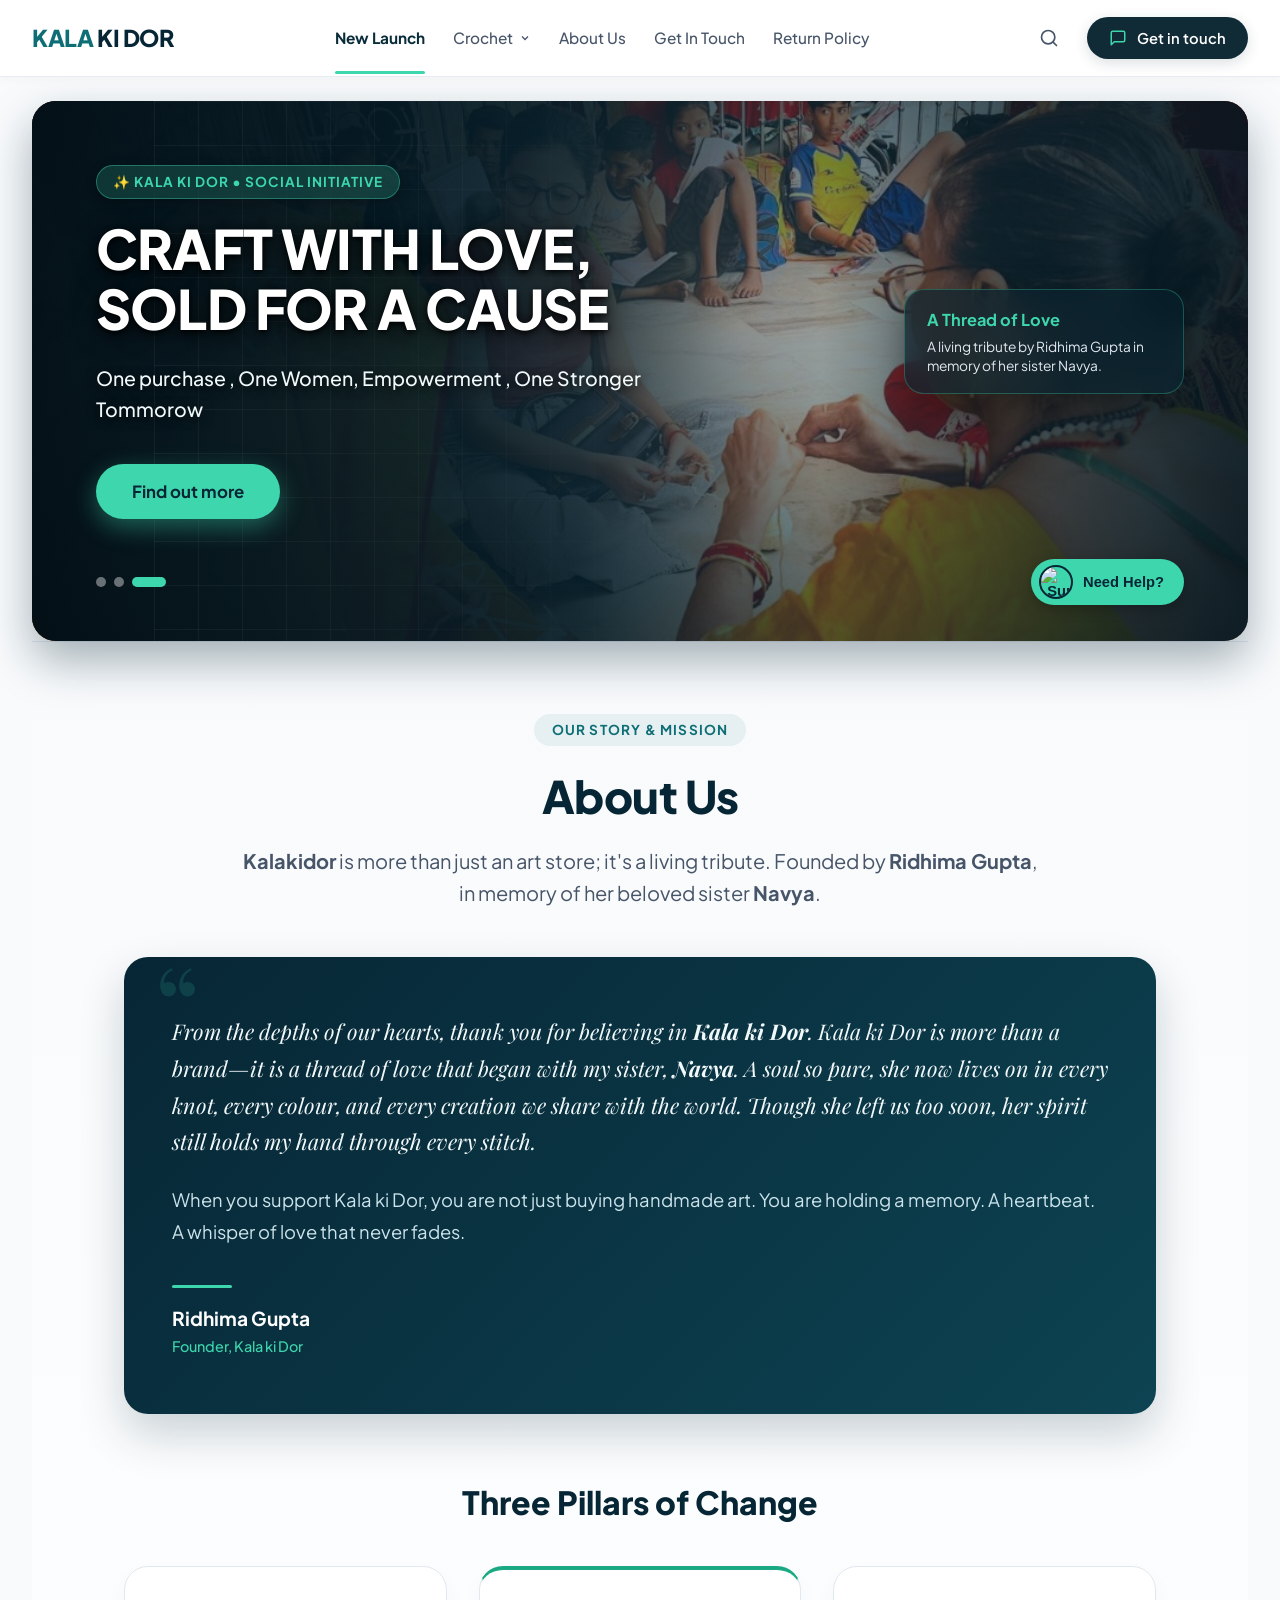
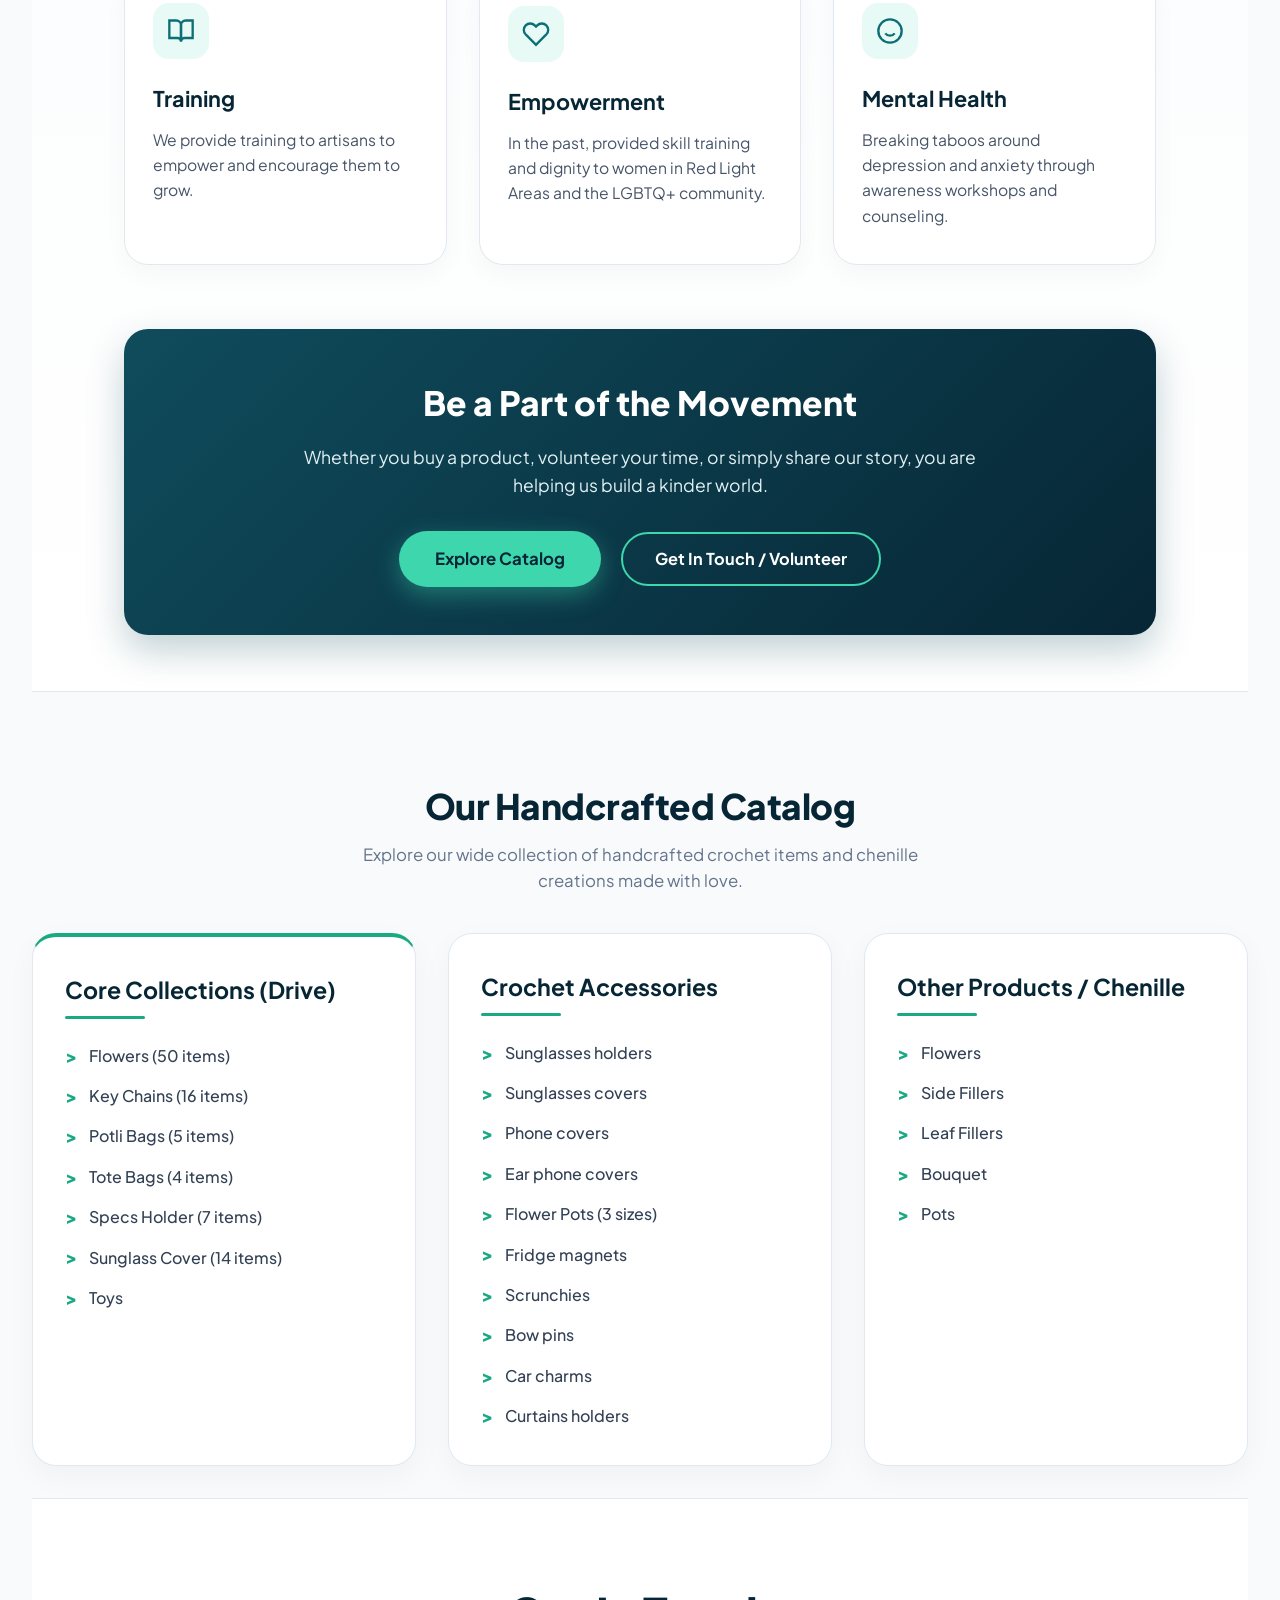
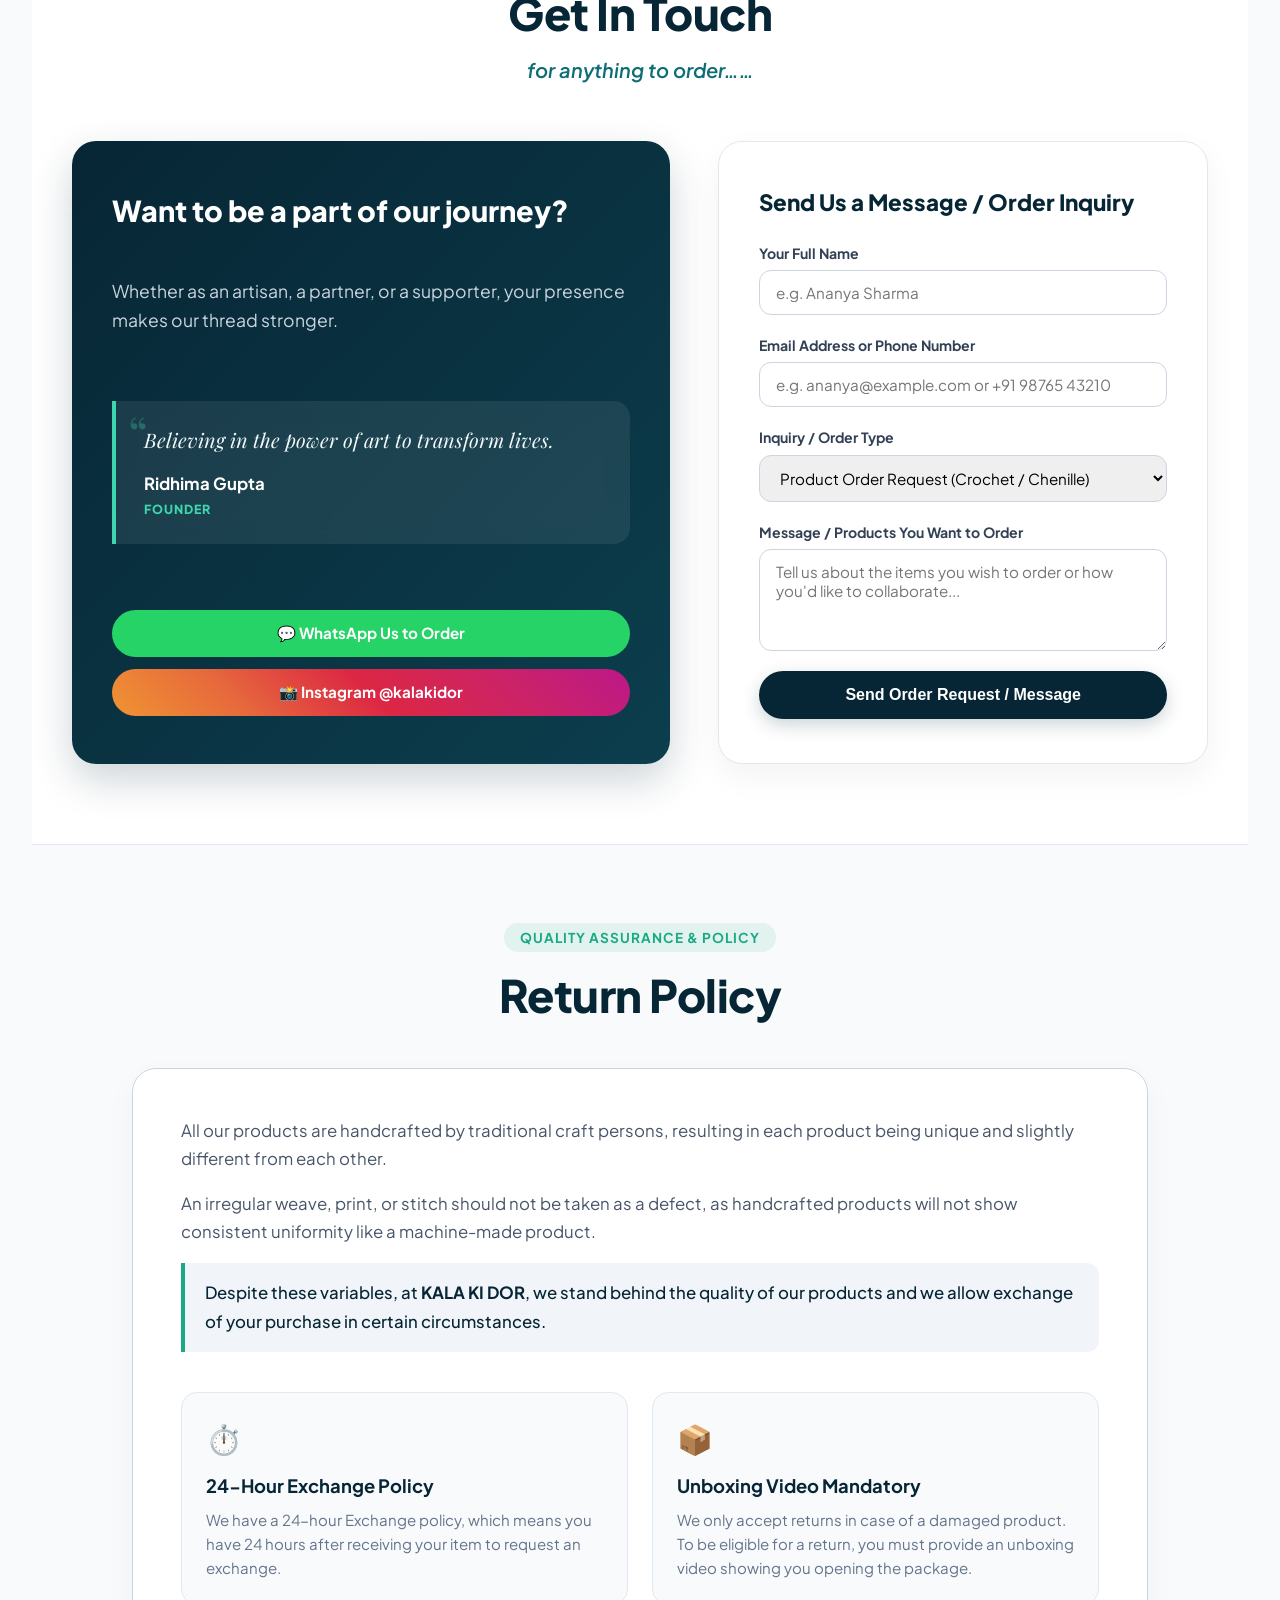
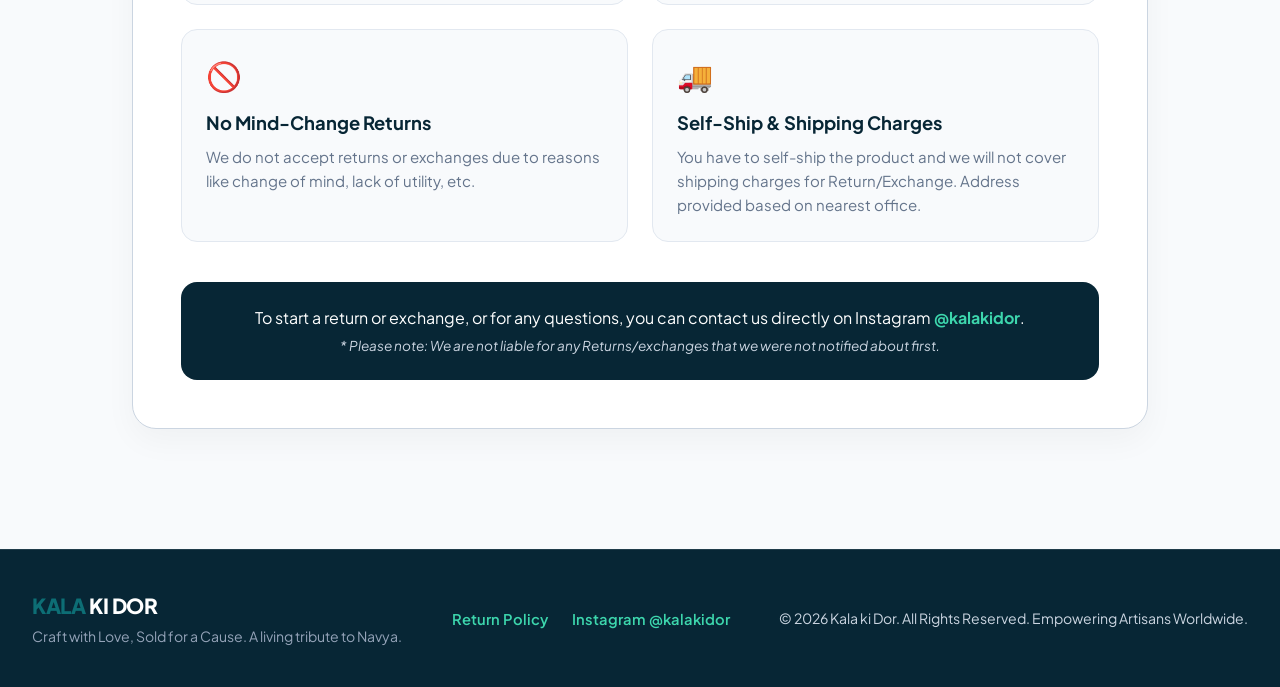
==== commit dc3ae306: "Precise Google Drive subfolder integration: 50 Flowers, 16 Key Chains, 5 Potli Bags, 7 Specs Holders" ====
--- a/index.html
+++ b/index.html
@@ -68,32 +68,29 @@
         <!-- MEGA MENU PANEL -->
         <div class="mega-menu-panel" id="megaMenuPanel">
             <div class="mega-menu-container">
-                <!-- Column 1: Crochet Items -->
+                <!-- Column 1: Core Collections (Exact Drive Folders) -->
                 <div class="mega-column">
                     <h3 class="mega-column-title active-underline">
-                        Crochet Items
+                        Core Collections (Drive)
                     </h3>
                     <ul class="mega-sub-list">
-                        <li><a href="product-detail.html?item=crochet-flowers"><span class="chevron">&gt;</span> Flowers</a></li>
-                        <li><a href="product-detail.html?item=crochet-bouquets"><span class="chevron">&gt;</span> Bouquets</a></li>
-                        <li><a href="product-detail.html?item=crochet-keychains"><span class="chevron">&gt;</span> Keychains</a></li>
-                        <li><a href="product-detail.html?item=potli-bags"><span class="chevron">&gt;</span> Potli bags</a></li>
-                        <li><a href="product-detail.html?item=tote-bags"><span class="chevron">&gt;</span> Tote bags</a></li>
-                        <li><a href="product-detail.html?item=backpack-bags"><span class="chevron">&gt;</span> Backpack bags</a></li>
-                        <li><a href="product-detail.html?item=side-bags"><span class="chevron">&gt;</span> Side bags</a></li>
-                        <li><a href="product-detail.html?item=claws"><span class="chevron">&gt;</span> Claws</a></li>
-                        <li><a href="product-detail.html?item=bouquet-blankets"><span class="chevron">&gt;</span> Bouquet blankets</a></li>
+                        <li><a href="product-detail.html?item=flowers"><span class="chevron">&gt;</span> Flowers (50 items)</a></li>
+                        <li><a href="product-detail.html?item=key-chains"><span class="chevron">&gt;</span> Key Chains (16 items)</a></li>
+                        <li><a href="product-detail.html?item=potli-bags"><span class="chevron">&gt;</span> Potli Bags (5 items)</a></li>
+                        <li><a href="product-detail.html?item=tote-bags"><span class="chevron">&gt;</span> Tote Bags (4 items)</a></li>
+                        <li><a href="product-detail.html?item=specs-holder"><span class="chevron">&gt;</span> Specs Holder (7 items)</a></li>
+                        <li><a href="product-detail.html?item=sunglass-cover"><span class="chevron">&gt;</span> Sunglass Cover (14 items)</a></li>
                         <li><a href="product-detail.html?item=toys"><span class="chevron">&gt;</span> Toys</a></li>
-                        <li><a href="product-detail.html?item=coasters"><span class="chevron">&gt;</span> Coasters</a></li>
                     </ul>
                 </div>
 
-                <!-- Column 2: Crochet Accessories -->
+                <!-- Column 2: Crochet Items & Accessories -->
                 <div class="mega-column">
                     <h3 class="mega-column-title">
                         Crochet Accessories
                     </h3>
                     <ul class="mega-sub-list">
+                        <li><a href="product-detail.html?item=crochet-keychains"><span class="chevron">&gt;</span> Keychains</a></li>
                         <li><a href="product-detail.html?item=sunglasses-holders"><span class="chevron">&gt;</span> Sunglasses holders</a></li>
                         <li><a href="product-detail.html?item=sunglasses-covers"><span class="chevron">&gt;</span> Sunglasses covers</a></li>
                         <li><a href="product-detail.html?item=phone-covers"><span class="chevron">&gt;</span> Phone covers</a></li>
@@ -103,8 +100,6 @@
                         <li><a href="product-detail.html?item=scrunchies"><span class="chevron">&gt;</span> Scrunchies</a></li>
                         <li><a href="product-detail.html?item=bow-pins"><span class="chevron">&gt;</span> Bow pins</a></li>
                         <li><a href="product-detail.html?item=car-charms"><span class="chevron">&gt;</span> Car charms</a></li>
-                        <li><a href="product-detail.html?item=curtains-holders"><span class="chevron">&gt;</span> Curtains holders</a></li>
-                        <li><a href="product-detail.html?item=crochet-frames"><span class="chevron">&gt;</span> Crochet frames</a></li>
                     </ul>
                 </div>
 
@@ -267,26 +262,24 @@
             </div>
 
             <div class="category-columns-grid">
-                <div class="category-card">
+                <!-- Column 1: Core Drive Collections -->
+                <div class="category-card highlight-card">
                     <div class="category-card-header">
-                        <h3>Crochet Items</h3>
+                        <h3>Core Collections (Drive)</h3>
                         <div class="header-underline"></div>
                     </div>
                     <ul class="sub-category-list">
-                        <li><a href="product-detail.html?item=crochet-flowers"><span class="chev">&gt;</span> Flowers</a></li>
-                        <li><a href="product-detail.html?item=crochet-bouquets"><span class="chev">&gt;</span> Bouquets</a></li>
-                        <li><a href="product-detail.html?item=crochet-keychains"><span class="chev">&gt;</span> Keychains</a></li>
-                        <li><a href="product-detail.html?item=potli-bags"><span class="chev">&gt;</span> Potli bags</a></li>
-                        <li><a href="product-detail.html?item=tote-bags"><span class="chev">&gt;</span> Tote bags</a></li>
-                        <li><a href="product-detail.html?item=backpack-bags"><span class="chev">&gt;</span> Backpack bags</a></li>
-                        <li><a href="product-detail.html?item=side-bags"><span class="chev">&gt;</span> Side bags</a></li>
-                        <li><a href="product-detail.html?item=claws"><span class="chev">&gt;</span> Claws</a></li>
-                        <li><a href="product-detail.html?item=bouquet-blankets"><span class="chev">&gt;</span> Bouquet blankets</a></li>
+                        <li><a href="product-detail.html?item=flowers"><span class="chev">&gt;</span> Flowers (50 items)</a></li>
+                        <li><a href="product-detail.html?item=key-chains"><span class="chev">&gt;</span> Key Chains (16 items)</a></li>
+                        <li><a href="product-detail.html?item=potli-bags"><span class="chev">&gt;</span> Potli Bags (5 items)</a></li>
+                        <li><a href="product-detail.html?item=tote-bags"><span class="chev">&gt;</span> Tote Bags (4 items)</a></li>
+                        <li><a href="product-detail.html?item=specs-holder"><span class="chev">&gt;</span> Specs Holder (7 items)</a></li>
+                        <li><a href="product-detail.html?item=sunglass-cover"><span class="chev">&gt;</span> Sunglass Cover (14 items)</a></li>
                         <li><a href="product-detail.html?item=toys"><span class="chev">&gt;</span> Toys</a></li>
-                        <li><a href="product-detail.html?item=coasters"><span class="chev">&gt;</span> Coasters</a></li>
                     </ul>
                 </div>
 
+                <!-- Column 2: Crochet Accessories -->
                 <div class="category-card">
                     <div class="category-card-header">
                         <h3>Crochet Accessories</h3>
@@ -303,11 +296,11 @@
                         <li><a href="product-detail.html?item=bow-pins"><span class="chev">&gt;</span> Bow pins</a></li>
                         <li><a href="product-detail.html?item=car-charms"><span class="chev">&gt;</span> Car charms</a></li>
                         <li><a href="product-detail.html?item=curtains-holders"><span class="chev">&gt;</span> Curtains holders</a></li>
-                        <li><a href="product-detail.html?item=crochet-frames"><span class="chev">&gt;</span> Crochet frames</a></li>
                     </ul>
                 </div>
 
-                <div class="category-card highlight-card">
+                <!-- Column 3: Other Products / Chenille -->
+                <div class="category-card">
                     <div class="category-card-header">
                         <h3>Other Products / Chenille</h3>
                         <div class="header-underline"></div>
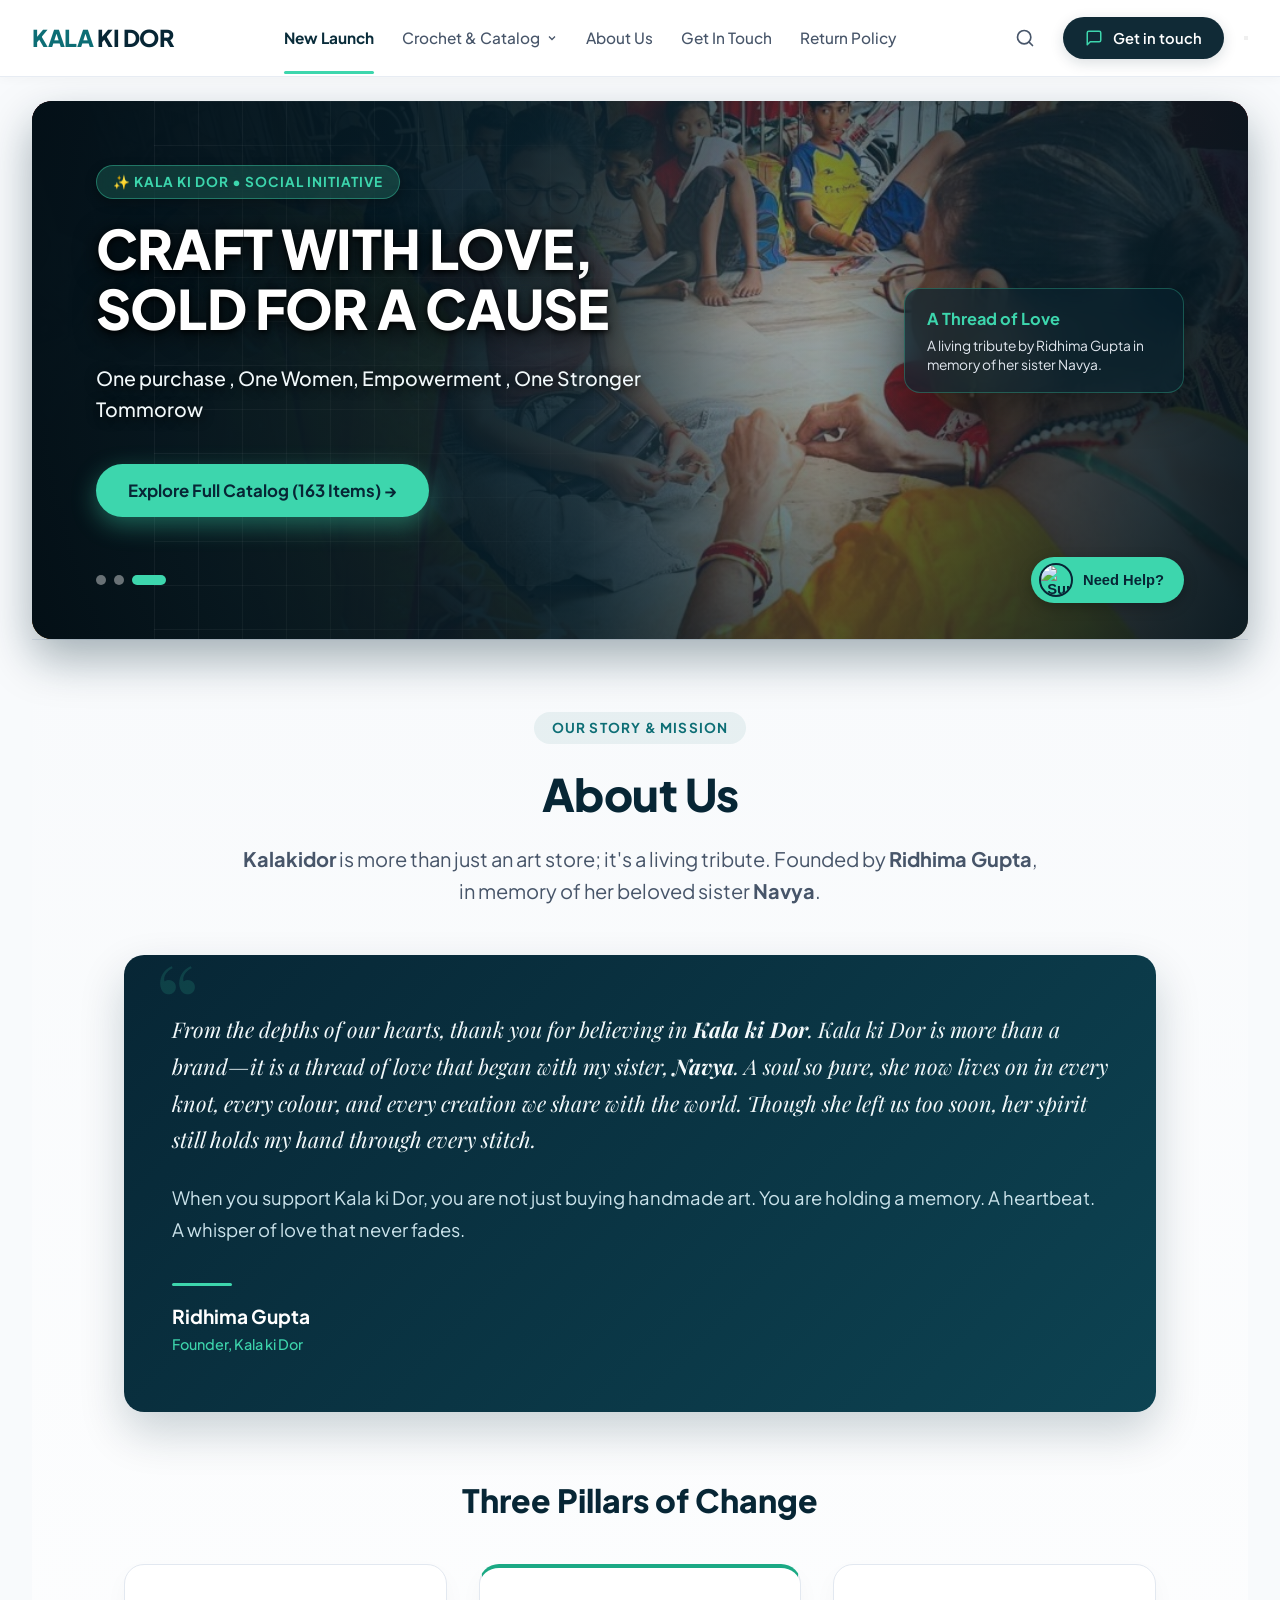
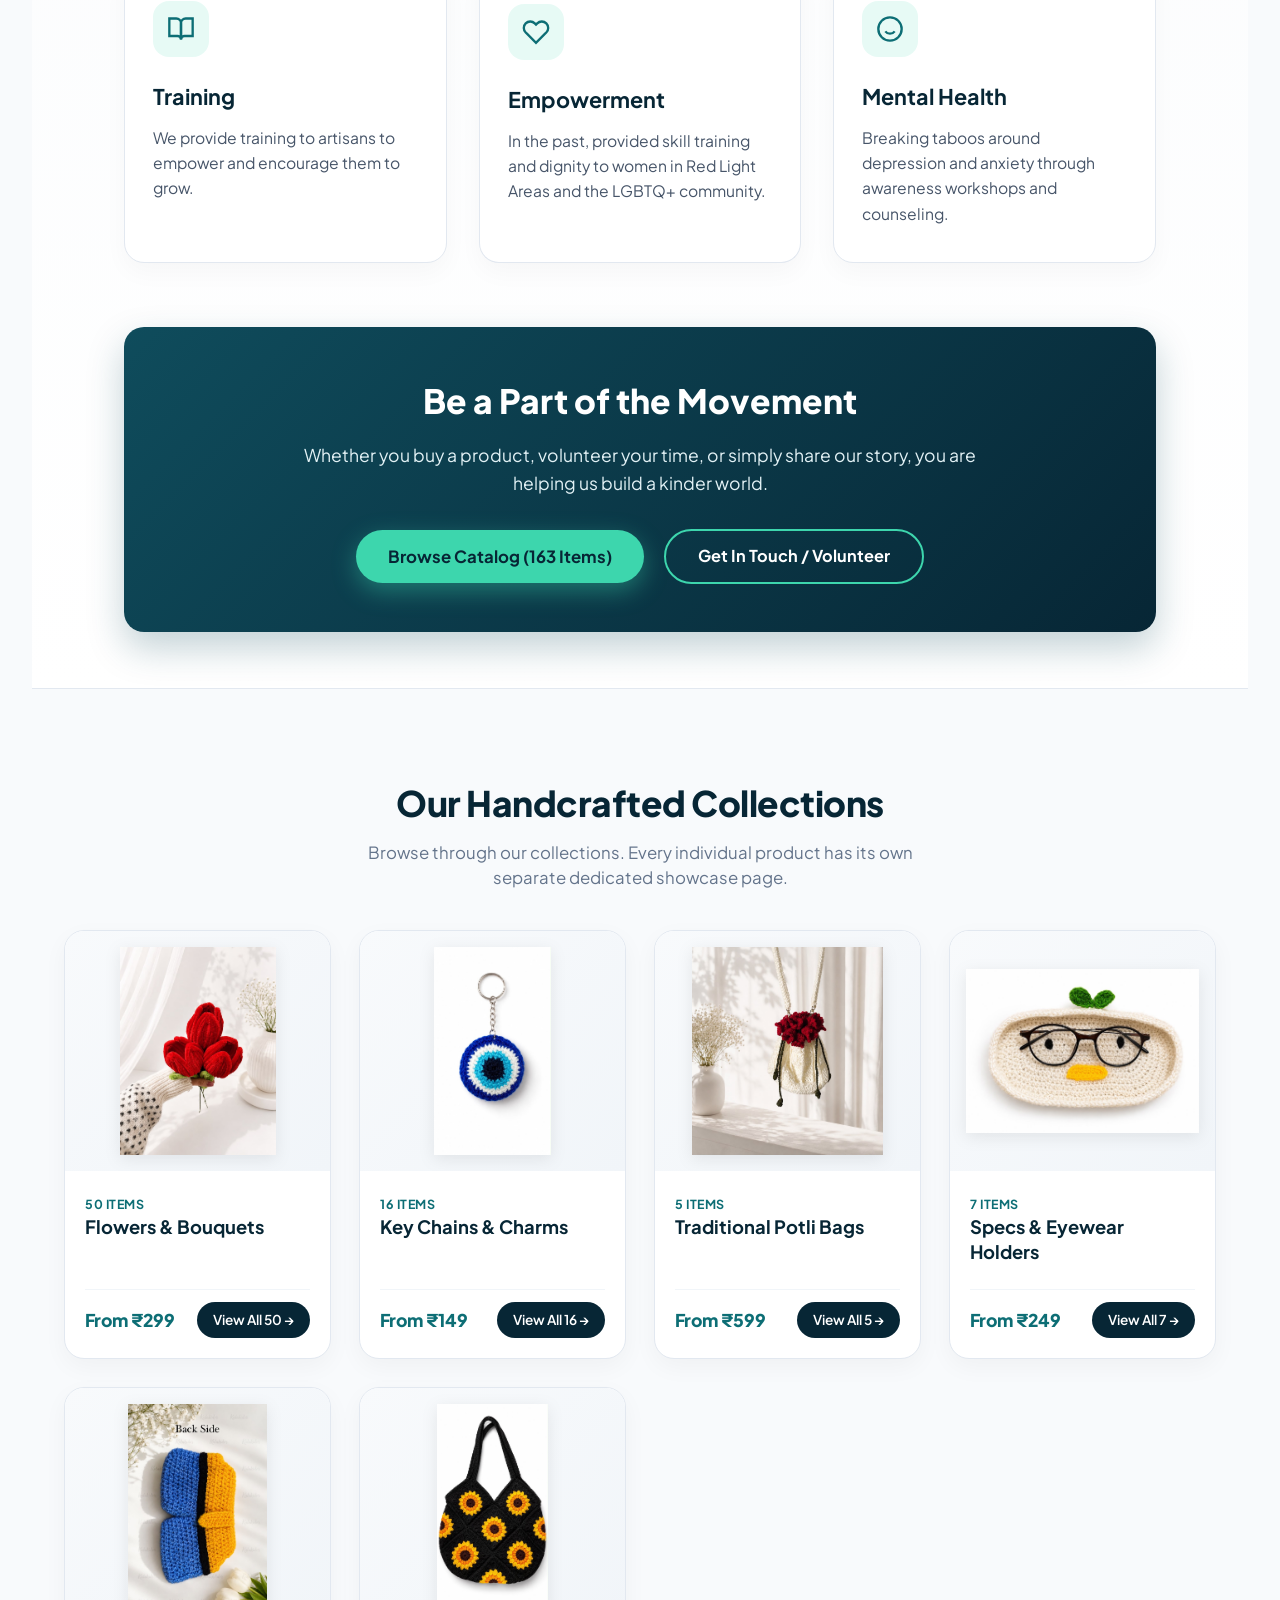
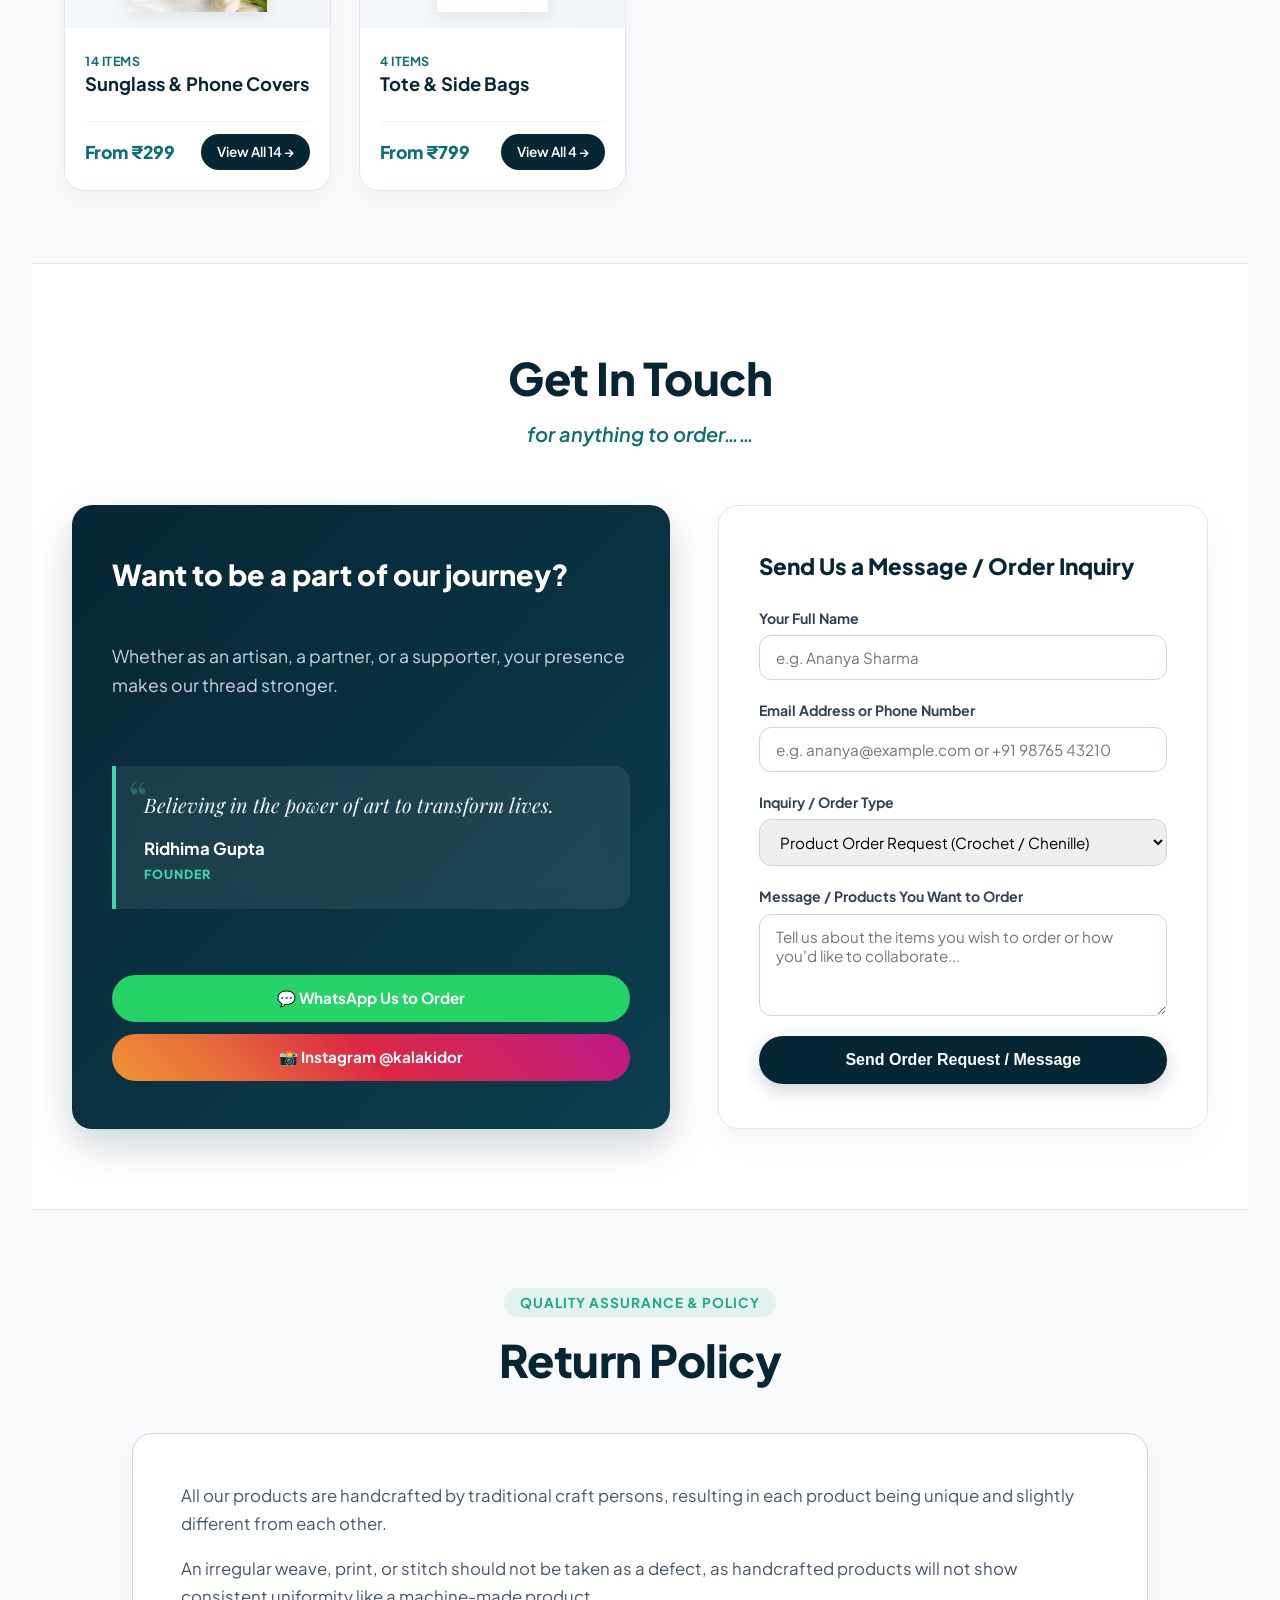
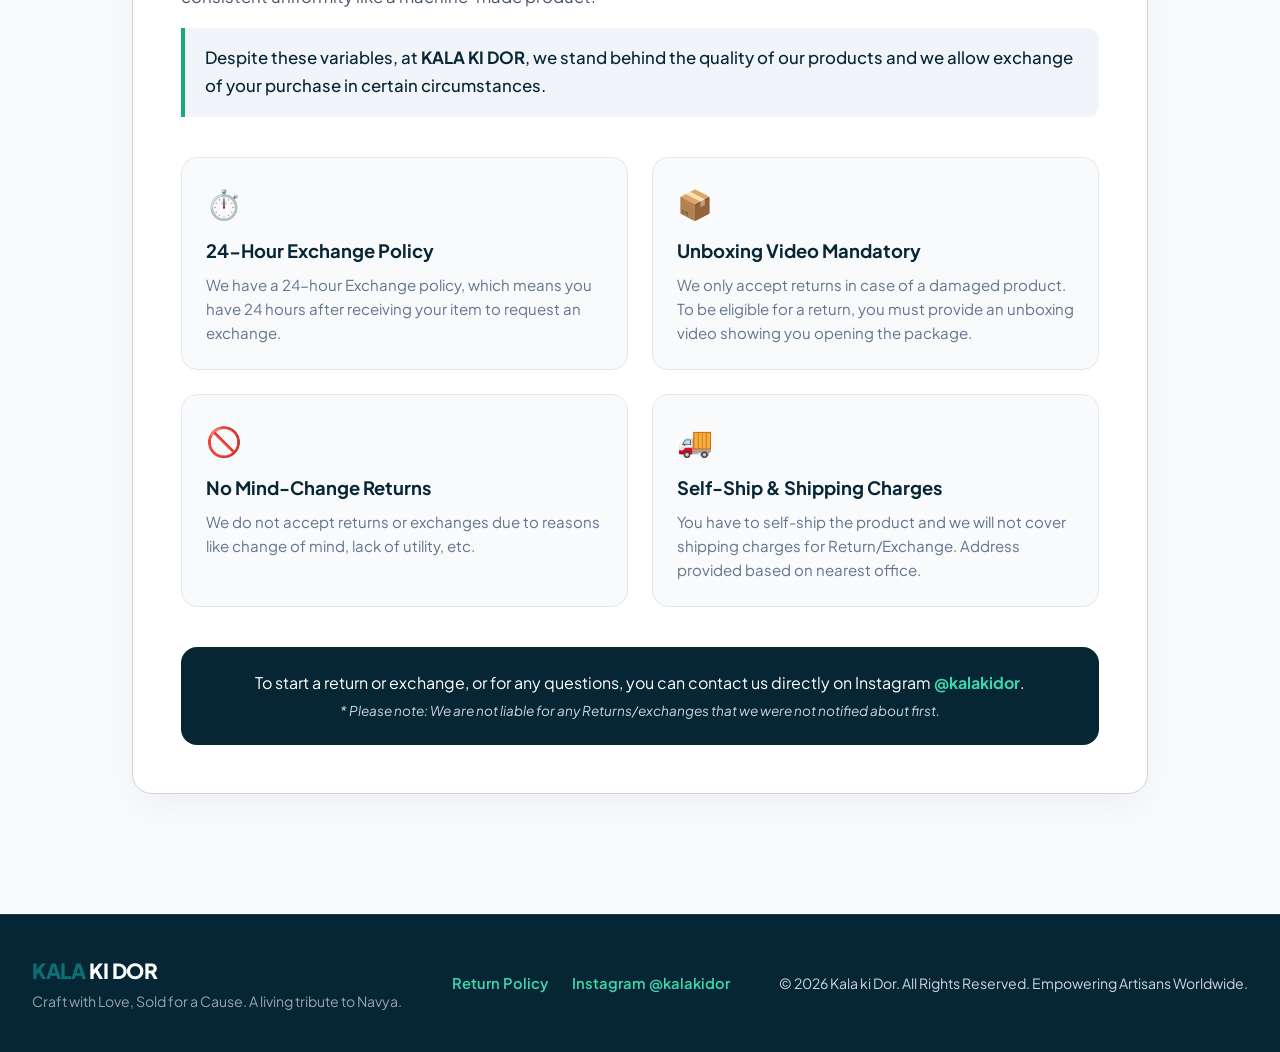
==== commit aacd8526: "Correct picture alignment with contain fit and create separate dedicated product pages for all 163 h" ====
--- a/index.html
+++ b/index.html
@@ -29,8 +29,8 @@
                     
                     <!-- Mega Menu Dropdown Trigger for Crochet -->
                     <li class="tab-item has-dropdown">
-                        <a href="#categories-section" class="tab-link" id="tabCrochet">
-                            Crochet
+                        <a href="catalog.html" class="tab-link" id="tabCrochet">
+                            Crochet & Catalog
                             <svg class="tab-arrow" width="12" height="12" viewBox="0 0 24 24" fill="none" stroke="currentColor" stroke-width="2.5"><polyline points="6 9 12 15 18 9"></polyline></svg>
                         </a>
                     </li>
@@ -68,52 +68,42 @@
         <!-- MEGA MENU PANEL -->
         <div class="mega-menu-panel" id="megaMenuPanel">
             <div class="mega-menu-container">
-                <!-- Column 1: Core Collections (Exact Drive Folders) -->
+                <!-- Column 1: Core Collections -->
                 <div class="mega-column">
                     <h3 class="mega-column-title active-underline">
-                        Core Collections (Drive)
+                        Primary Collections
                     </h3>
                     <ul class="mega-sub-list">
-                        <li><a href="product-detail.html?item=flowers"><span class="chevron">&gt;</span> Flowers (50 items)</a></li>
-                        <li><a href="product-detail.html?item=key-chains"><span class="chevron">&gt;</span> Key Chains (16 items)</a></li>
-                        <li><a href="product-detail.html?item=potli-bags"><span class="chevron">&gt;</span> Potli Bags (5 items)</a></li>
-                        <li><a href="product-detail.html?item=tote-bags"><span class="chevron">&gt;</span> Tote Bags (4 items)</a></li>
-                        <li><a href="product-detail.html?item=specs-holder"><span class="chevron">&gt;</span> Specs Holder (7 items)</a></li>
-                        <li><a href="product-detail.html?item=sunglass-cover"><span class="chevron">&gt;</span> Sunglass Cover (14 items)</a></li>
-                        <li><a href="product-detail.html?item=toys"><span class="chevron">&gt;</span> Toys</a></li>
+                        <li><a href="catalog.html?category=flowers"><span class="chevron">&gt;</span> 🌸 Flowers & Bouquets (50 items)</a></li>
+                        <li><a href="catalog.html?category=key-chains"><span class="chevron">&gt;</span> 🔑 Key Chains & Charms (16 items)</a></li>
+                        <li><a href="catalog.html?category=potli-bags"><span class="chevron">&gt;</span> 👛 Traditional Potli Bags (5 items)</a></li>
+                        <li><a href="catalog.html?category=tote-bags"><span class="chevron">&gt;</span> 👜 Tote & Side Bags (4 items)</a></li>
                     </ul>
                 </div>
 
-                <!-- Column 2: Crochet Items & Accessories -->
+                <!-- Column 2: Accessories & Eyewear -->
                 <div class="mega-column">
                     <h3 class="mega-column-title">
-                        Crochet Accessories
+                        Accessories & Cases
                     </h3>
                     <ul class="mega-sub-list">
-                        <li><a href="product-detail.html?item=crochet-keychains"><span class="chevron">&gt;</span> Keychains</a></li>
-                        <li><a href="product-detail.html?item=sunglasses-holders"><span class="chevron">&gt;</span> Sunglasses holders</a></li>
-                        <li><a href="product-detail.html?item=sunglasses-covers"><span class="chevron">&gt;</span> Sunglasses covers</a></li>
-                        <li><a href="product-detail.html?item=phone-covers"><span class="chevron">&gt;</span> Phone covers</a></li>
-                        <li><a href="product-detail.html?item=earphone-covers"><span class="chevron">&gt;</span> Ear phone covers</a></li>
-                        <li><a href="product-detail.html?item=flower-pots-3-size"><span class="chevron">&gt;</span> Flower Pots (3 sizes)</a></li>
-                        <li><a href="product-detail.html?item=fridge-magnets"><span class="chevron">&gt;</span> Fridge magnets</a></li>
-                        <li><a href="product-detail.html?item=scrunchies"><span class="chevron">&gt;</span> Scrunchies</a></li>
-                        <li><a href="product-detail.html?item=bow-pins"><span class="chevron">&gt;</span> Bow pins</a></li>
-                        <li><a href="product-detail.html?item=car-charms"><span class="chevron">&gt;</span> Car charms</a></li>
+                        <li><a href="catalog.html?category=specs-holder"><span class="chevron">&gt;</span> 🕶️ Specs & Eyewear Holders (7 items)</a></li>
+                        <li><a href="catalog.html?category=sunglass-cover"><span class="chevron">&gt;</span> 👓 Sunglass & Phone Covers (14 items)</a></li>
+                        <li><a href="catalog.html?category=toys"><span class="chevron">&gt;</span> 🧸 Handcrafted Plush Toys</a></li>
+                        <li><a href="catalog.html?category=all"><span class="chevron">&gt;</span> ✨ Browse All 163 Handcrafted Items</a></li>
                     </ul>
                 </div>
 
-                <!-- Column 3: Other Products / Chenille -->
+                <!-- Column 3: Handcrafted Pillars -->
                 <div class="mega-column">
                     <h3 class="mega-column-title active-underline">
-                        Other Products / Chenille
+                        Our Movement
                     </h3>
                     <ul class="mega-sub-list">
-                        <li><a href="product-detail.html?item=chenille-flowers"><span class="chevron">&gt;</span> Flowers</a></li>
-                        <li><a href="product-detail.html?item=chenille-side-fillers"><span class="chevron">&gt;</span> Side Fillers</a></li>
-                        <li><a href="product-detail.html?item=chenille-leaf-fillers"><span class="chevron">&gt;</span> Leaf Fillers</a></li>
-                        <li><a href="product-detail.html?item=chenille-bouquet"><span class="chevron">&gt;</span> Bouquet</a></li>
-                        <li><a href="product-detail.html?item=chenille-pots"><span class="chevron">&gt;</span> Pots</a></li>
+                        <li><a href="#about-us-section"><span class="chevron">&gt;</span> Our Story & Tribute to Navya</a></li>
+                        <li><a href="#about-us-section"><span class="chevron">&gt;</span> Three Pillars of Change</a></li>
+                        <li><a href="#return-policy"><span class="chevron">&gt;</span> Handcrafted Return & Quality Policy</a></li>
+                        <li><a href="#contact"><span class="chevron">&gt;</span> Order / Volunteer Inquiry</a></li>
                     </ul>
                 </div>
             </div>
@@ -146,8 +136,8 @@
                         One purchase , One Women, Empowerment , One Stronger Tommorow
                     </p>
                     <div class="hero-cta-wrapper">
-                        <a href="#about-us-section" class="mint-pill-btn" id="findOutMoreBtn">
-                            Find out more
+                        <a href="catalog.html" class="mint-pill-btn" id="findOutMoreBtn">
+                            Explore Full Catalog (163 Items) &rarr;
                         </a>
                     </div>
                 </div>
@@ -245,7 +235,7 @@
                         <h3>Be a Part of the Movement</h3>
                         <p>Whether you buy a product, volunteer your time, or simply share our story, you are helping us build a kinder world.</p>
                         <div class="movement-actions">
-                            <a href="#categories-section" class="mint-pill-btn">Explore Catalog</a>
+                            <a href="catalog.html" class="mint-pill-btn">Browse Catalog (163 Items)</a>
                             <a href="#contact" class="outline-pill-btn">Get In Touch / Volunteer</a>
                         </div>
                     </div>
@@ -257,61 +247,106 @@
         <!-- PRODUCT CATEGORIES DISPLAY SECTION -->
         <section class="categories-section" id="categories-section">
             <div class="section-header">
-                <h2>Our Handcrafted Catalog</h2>
-                <p>Explore our wide collection of handcrafted crochet items and chenille creations made with love.</p>
-            </div>
-
-            <div class="category-columns-grid">
-                <!-- Column 1: Core Drive Collections -->
-                <div class="category-card highlight-card">
-                    <div class="category-card-header">
-                        <h3>Core Collections (Drive)</h3>
-                        <div class="header-underline"></div>
-                    </div>
-                    <ul class="sub-category-list">
-                        <li><a href="product-detail.html?item=flowers"><span class="chev">&gt;</span> Flowers (50 items)</a></li>
-                        <li><a href="product-detail.html?item=key-chains"><span class="chev">&gt;</span> Key Chains (16 items)</a></li>
-                        <li><a href="product-detail.html?item=potli-bags"><span class="chev">&gt;</span> Potli Bags (5 items)</a></li>
-                        <li><a href="product-detail.html?item=tote-bags"><span class="chev">&gt;</span> Tote Bags (4 items)</a></li>
-                        <li><a href="product-detail.html?item=specs-holder"><span class="chev">&gt;</span> Specs Holder (7 items)</a></li>
-                        <li><a href="product-detail.html?item=sunglass-cover"><span class="chev">&gt;</span> Sunglass Cover (14 items)</a></li>
-                        <li><a href="product-detail.html?item=toys"><span class="chev">&gt;</span> Toys</a></li>
-                    </ul>
-                </div>
-
-                <!-- Column 2: Crochet Accessories -->
-                <div class="category-card">
-                    <div class="category-card-header">
-                        <h3>Crochet Accessories</h3>
-                        <div class="header-underline"></div>
-                    </div>
-                    <ul class="sub-category-list">
-                        <li><a href="product-detail.html?item=sunglasses-holders"><span class="chev">&gt;</span> Sunglasses holders</a></li>
-                        <li><a href="product-detail.html?item=sunglasses-covers"><span class="chev">&gt;</span> Sunglasses covers</a></li>
-                        <li><a href="product-detail.html?item=phone-covers"><span class="chev">&gt;</span> Phone covers</a></li>
-                        <li><a href="product-detail.html?item=earphone-covers"><span class="chev">&gt;</span> Ear phone covers</a></li>
-                        <li><a href="product-detail.html?item=flower-pots-3-size"><span class="chev">&gt;</span> Flower Pots (3 sizes)</a></li>
-                        <li><a href="product-detail.html?item=fridge-magnets"><span class="chev">&gt;</span> Fridge magnets</a></li>
-                        <li><a href="product-detail.html?item=scrunchies"><span class="chev">&gt;</span> Scrunchies</a></li>
-                        <li><a href="product-detail.html?item=bow-pins"><span class="chev">&gt;</span> Bow pins</a></li>
-                        <li><a href="product-detail.html?item=car-charms"><span class="chev">&gt;</span> Car charms</a></li>
-                        <li><a href="product-detail.html?item=curtains-holders"><span class="chev">&gt;</span> Curtains holders</a></li>
-                    </ul>
-                </div>
-
-                <!-- Column 3: Other Products / Chenille -->
-                <div class="category-card">
-                    <div class="category-card-header">
-                        <h3>Other Products / Chenille</h3>
-                        <div class="header-underline"></div>
-                    </div>
-                    <ul class="sub-category-list">
-                        <li><a href="product-detail.html?item=chenille-flowers"><span class="chev">&gt;</span> Flowers</a></li>
-                        <li><a href="product-detail.html?item=chenille-side-fillers"><span class="chev">&gt;</span> Side Fillers</a></li>
-                        <li><a href="product-detail.html?item=chenille-leaf-fillers"><span class="chev">&gt;</span> Leaf Fillers</a></li>
-                        <li><a href="product-detail.html?item=chenille-bouquet"><span class="chev">&gt;</span> Bouquet</a></li>
-                        <li><a href="product-detail.html?item=chenille-pots"><span class="chev">&gt;</span> Pots</a></li>
-                    </ul>
+                <h2>Our Handcrafted Collections</h2>
+                <p>Browse through our collections. Every individual product has its own separate dedicated showcase page.</p>
+            </div>
+
+            <!-- Visual Category Showcase Cards -->
+            <div class="product-grid-container" style="max-width: 1380px; margin: 0 auto 40px auto; padding: 0 32px;">
+                <div class="single-product-card">
+                    <div class="card-img-wrapper">
+                        <img src="images/products/flowers/item_1.jpg" alt="Flowers Collection" loading="lazy">
+                    </div>
+                    <div class="card-content">
+                        <div>
+                            <span class="card-category-label">50 Items</span>
+                            <h3 class="card-product-title">Flowers & Bouquets</h3>
+                        </div>
+                        <div class="card-footer">
+                            <span class="card-price">From ₹299</span>
+                            <a href="catalog.html?category=flowers" class="card-view-btn">View All 50 &rarr;</a>
+                        </div>
+                    </div>
+                </div>
+
+                <div class="single-product-card">
+                    <div class="card-img-wrapper">
+                        <img src="images/products/key-chains/item_1.jpg" alt="Key Chains Collection" loading="lazy">
+                    </div>
+                    <div class="card-content">
+                        <div>
+                            <span class="card-category-label">16 Items</span>
+                            <h3 class="card-product-title">Key Chains & Charms</h3>
+                        </div>
+                        <div class="card-footer">
+                            <span class="card-price">From ₹149</span>
+                            <a href="catalog.html?category=key-chains" class="card-view-btn">View All 16 &rarr;</a>
+                        </div>
+                    </div>
+                </div>
+
+                <div class="single-product-card">
+                    <div class="card-img-wrapper">
+                        <img src="images/products/potli-bags/item_1.jpg" alt="Potli Bags Collection" loading="lazy">
+                    </div>
+                    <div class="card-content">
+                        <div>
+                            <span class="card-category-label">5 Items</span>
+                            <h3 class="card-product-title">Traditional Potli Bags</h3>
+                        </div>
+                        <div class="card-footer">
+                            <span class="card-price">From ₹599</span>
+                            <a href="catalog.html?category=potli-bags" class="card-view-btn">View All 5 &rarr;</a>
+                        </div>
+                    </div>
+                </div>
+
+                <div class="single-product-card">
+                    <div class="card-img-wrapper">
+                        <img src="images/products/specs-holder/item_1.jpg" alt="Specs Holder Collection" loading="lazy">
+                    </div>
+                    <div class="card-content">
+                        <div>
+                            <span class="card-category-label">7 Items</span>
+                            <h3 class="card-product-title">Specs & Eyewear Holders</h3>
+                        </div>
+                        <div class="card-footer">
+                            <span class="card-price">From ₹249</span>
+                            <a href="catalog.html?category=specs-holder" class="card-view-btn">View All 7 &rarr;</a>
+                        </div>
+                    </div>
+                </div>
+
+                <div class="single-product-card">
+                    <div class="card-img-wrapper">
+                        <img src="images/products/sunglass-cover/item_1.jpg" alt="Sunglass Cover Collection" loading="lazy">
+                    </div>
+                    <div class="card-content">
+                        <div>
+                            <span class="card-category-label">14 Items</span>
+                            <h3 class="card-product-title">Sunglass & Phone Covers</h3>
+                        </div>
+                        <div class="card-footer">
+                            <span class="card-price">From ₹299</span>
+                            <a href="catalog.html?category=sunglass-cover" class="card-view-btn">View All 14 &rarr;</a>
+                        </div>
+                    </div>
+                </div>
+
+                <div class="single-product-card">
+                    <div class="card-img-wrapper">
+                        <img src="images/products/tote-bags/item_1.jpg" alt="Tote Bags Collection" loading="lazy">
+                    </div>
+                    <div class="card-content">
+                        <div>
+                            <span class="card-category-label">4 Items</span>
+                            <h3 class="card-product-title">Tote & Side Bags</h3>
+                        </div>
+                        <div class="card-footer">
+                            <span class="card-price">From ₹799</span>
+                            <a href="catalog.html?category=tote-bags" class="card-view-btn">View All 4 &rarr;</a>
+                        </div>
+                    </div>
                 </div>
             </div>
         </section>
--- a/style.css
+++ b/style.css
@@ -1,6 +1,6 @@
 /* ==========================================================================
    KALA KI DOR - PRODUCT BASED ENTERPRISE
-   Design System & Stylesheet (Hero + About Us + Categories + Contact + Return Policy)
+   Design System & Stylesheet (Hero + Catalog + Product Detail + Return Policy)
    ========================================================================== */
 
 /* 1. CSS VARIABLES & TOKENS */
@@ -28,9 +28,9 @@
     
     /* Spacing & Transitions */
     --radius-pill: 9999px;
-    --radius-card: 24px;
-    --radius-image: 20px;
-    --transition-smooth: all 0.3s cubic-bezier(0.4, 0, 0.2, 1);
+    --radius-card: 20px;
+    --radius-image: 16px;
+    --transition-smooth: all 0.25s cubic-bezier(0.4, 0, 0.2, 1);
 }
 
 /* 2. BASE RESET */
@@ -201,24 +201,7 @@
     box-shadow: 0 6px 18px rgba(16, 42, 54, 0.25);
 }
 
-.mobile-menu-toggle {
-    display: none;
-    flex-direction: column;
-    gap: 5px;
-    background: none;
-    border: none;
-    cursor: pointer;
-    padding: 6px;
-}
-
-.mobile-menu-toggle span {
-    width: 24px;
-    height: 2px;
-    background-color: var(--hero-bg-dark);
-    border-radius: 2px;
-}
-
-/* MEGA MENU PANEL (Fixed Auto Open/Close Behavior) */
+/* MEGA MENU PANEL */
 .mega-menu-panel {
     position: absolute;
     top: 76px;
@@ -426,16 +409,21 @@
     font-size: 1.05rem;
     font-weight: 700;
     text-decoration: none;
-    padding: 15px 36px;
+    padding: 14px 32px;
     border-radius: var(--radius-pill);
-    display: inline-block;
+    display: inline-flex;
+    align-items: center;
+    justify-content: center;
+    gap: 8px;
     transition: var(--transition-smooth);
     box-shadow: 0 8px 25px rgba(61, 214, 173, 0.4);
+    border: none;
+    cursor: pointer;
 }
 
 .mint-pill-btn:hover {
     background-color: var(--color-mint-hover);
-    transform: translateY(-2px) scale(1.03);
+    transform: translateY(-2px);
     box-shadow: 0 12px 30px rgba(61, 214, 173, 0.55);
 }
 
@@ -760,7 +748,7 @@
     transform: translateY(-2px);
 }
 
-/* PRODUCT CATEGORIES SECTION */
+/* 4. PRODUCT CATEGORIES SECTION (MAIN HOME PAGE) */
 .categories-section {
     margin-top: 56px;
     padding: 32px 0;
@@ -856,7 +844,345 @@
     transform: translateX(4px);
 }
 
-/* GET IN TOUCH SECTION */
+/* 5. PERFECT PICTURE ALIGNMENT & INDIVIDUAL PRODUCT STYLES */
+.product-page-wrapper {
+    max-width: 1240px;
+    margin: 40px auto 80px auto;
+    padding: 0 32px;
+}
+
+.product-nav-header {
+    display: flex;
+    align-items: center;
+    justify-content: space-between;
+    margin-bottom: 28px;
+}
+
+.breadcrumb {
+    display: flex;
+    align-items: center;
+    gap: 10px;
+    font-size: 0.94rem;
+    color: #64748b;
+}
+
+.breadcrumb a {
+    color: #0d6e75;
+    text-decoration: none;
+    font-weight: 600;
+}
+
+.product-pager-buttons {
+    display: flex;
+    align-items: center;
+    gap: 10px;
+}
+
+.pager-btn {
+    background: #ffffff;
+    border: 1px solid #cbd5e1;
+    color: var(--hero-bg-dark);
+    text-decoration: none;
+    padding: 8px 16px;
+    border-radius: var(--radius-pill);
+    font-size: 0.88rem;
+    font-weight: 600;
+    display: inline-flex;
+    align-items: center;
+    gap: 6px;
+    transition: var(--transition-smooth);
+}
+
+.pager-btn:hover {
+    background: #f1f5f9;
+    border-color: var(--color-chevron);
+    color: #0d6e75;
+}
+
+.product-detail-card {
+    background-color: #ffffff;
+    border-radius: var(--radius-card);
+    padding: 48px;
+    box-shadow: 0 16px 40px rgba(0, 0, 0, 0.05);
+    border: 1px solid #e2e8f0;
+    display: grid;
+    grid-template-columns: 1.15fr 0.85fr;
+    gap: 56px;
+    align-items: start;
+}
+
+/* CORRECTED PICTURE ALIGNMENT FRAME */
+.gallery-container {
+    display: flex;
+    flex-direction: column;
+    gap: 20px;
+}
+
+.product-gallery-frame {
+    position: relative;
+    width: 100%;
+    height: 480px;
+    border-radius: var(--radius-image);
+    overflow: hidden;
+    background: linear-gradient(135deg, #f8fafc 0%, #f1f5f9 100%);
+    border: 1px solid #e2e8f0;
+    box-shadow: 0 10px 30px rgba(0, 0, 0, 0.06);
+    display: flex;
+    align-items: center;
+    justify-content: center;
+    padding: 20px;
+}
+
+/* PRECISE CONTAIN OBJECT FIT - NO AWKWARD CROPPING */
+.product-gallery-frame img {
+    max-width: 100%;
+    max-height: 100%;
+    width: auto;
+    height: auto;
+    object-fit: contain;
+    border-radius: 12px;
+    transition: transform 0.3s ease, opacity 0.2s ease;
+    filter: drop-shadow(0 6px 14px rgba(0, 0, 0, 0.12));
+}
+
+.product-gallery-frame:hover img {
+    transform: scale(1.03);
+}
+
+.product-gallery-thumbnails {
+    display: flex;
+    gap: 12px;
+    overflow-x: auto;
+    padding: 6px 2px 10px 2px;
+}
+
+.thumbnail-item {
+    width: 80px;
+    height: 80px;
+    border-radius: 12px;
+    overflow: hidden;
+    cursor: pointer;
+    border: 2px solid transparent;
+    transition: var(--transition-smooth);
+    flex-shrink: 0;
+    background-color: #f1f5f9;
+    display: flex;
+    align-items: center;
+    justify-content: center;
+    padding: 4px;
+}
+
+.thumbnail-item.active,
+.thumbnail-item:hover {
+    border-color: var(--color-chevron);
+    transform: translateY(-2px);
+    box-shadow: 0 4px 12px rgba(27, 169, 132, 0.2);
+}
+
+.thumbnail-item img {
+    max-width: 100%;
+    max-height: 100%;
+    object-fit: contain;
+}
+
+.product-info-column h1 {
+    font-size: 2.2rem;
+    font-weight: 800;
+    color: var(--hero-bg-dark);
+    margin-bottom: 12px;
+    line-height: 1.25;
+}
+
+.product-category-tag {
+    display: inline-block;
+    background-color: rgba(61, 214, 173, 0.15);
+    color: #0d6e75;
+    font-size: 0.85rem;
+    font-weight: 700;
+    text-transform: uppercase;
+    letter-spacing: 1px;
+    padding: 6px 14px;
+    border-radius: var(--radius-pill);
+    margin-bottom: 20px;
+}
+
+.product-price-box {
+    display: flex;
+    align-items: baseline;
+    gap: 16px;
+    margin-bottom: 24px;
+}
+
+.product-price {
+    font-size: 1.8rem;
+    font-weight: 800;
+    color: #0d6e75;
+}
+
+.artisan-impact-badge {
+    background-color: #f8fafc;
+    border-left: 4px solid var(--color-chevron);
+    padding: 16px;
+    border-radius: 0 12px 12px 0;
+    font-size: 0.94rem;
+    color: #334155;
+    margin-bottom: 24px;
+    line-height: 1.5;
+}
+
+.product-description-box {
+    margin-bottom: 32px;
+    color: #475569;
+    font-size: 1rem;
+    line-height: 1.7;
+}
+
+.product-actions-box {
+    display: flex;
+    gap: 16px;
+    flex-wrap: wrap;
+    margin-bottom: 28px;
+}
+
+.order-wa-btn {
+    background-color: #25d366;
+    color: #ffffff;
+    font-weight: 700;
+    text-decoration: none;
+    padding: 14px 28px;
+    border-radius: var(--radius-pill);
+    display: inline-flex;
+    align-items: center;
+    gap: 10px;
+    box-shadow: 0 6px 18px rgba(37, 211, 102, 0.3);
+    transition: var(--transition-smooth);
+    font-size: 1rem;
+}
+
+.order-wa-btn:hover {
+    background-color: #1fbe5a;
+    transform: translateY(-2px);
+    box-shadow: 0 10px 24px rgba(37, 211, 102, 0.4);
+}
+
+.related-products-section {
+    margin-top: 64px;
+}
+
+.related-title {
+    font-size: 1.7rem;
+    font-weight: 800;
+    color: var(--hero-bg-dark);
+    margin-bottom: 24px;
+}
+
+/* 6. INDIVIDUAL PRODUCTS GRID (CATALOG PAGE & RELATED) */
+.product-grid-container {
+    display: grid;
+    grid-template-columns: repeat(auto-fill, minmax(260px, 1fr));
+    gap: 28px;
+}
+
+.single-product-card {
+    background-color: #ffffff;
+    border-radius: var(--radius-card);
+    overflow: hidden;
+    border: 1px solid #e2e8f0;
+    box-shadow: 0 8px 24px rgba(0, 0, 0, 0.04);
+    transition: var(--transition-smooth);
+    display: flex;
+    flex-direction: column;
+}
+
+.single-product-card:hover {
+    transform: translateY(-6px);
+    box-shadow: 0 16px 36px rgba(0, 0, 0, 0.1);
+    border-color: var(--color-chevron);
+}
+
+.card-img-wrapper {
+    position: relative;
+    width: 100%;
+    height: 240px;
+    background: linear-gradient(135deg, #f8fafc 0%, #f1f5f9 100%);
+    display: flex;
+    align-items: center;
+    justify-content: center;
+    padding: 16px;
+    overflow: hidden;
+}
+
+.card-img-wrapper img {
+    max-width: 100%;
+    max-height: 100%;
+    width: auto;
+    height: auto;
+    object-fit: contain;
+    transition: transform 0.3s ease;
+    filter: drop-shadow(0 4px 8px rgba(0,0,0,0.08));
+}
+
+.single-product-card:hover .card-img-wrapper img {
+    transform: scale(1.06);
+}
+
+.card-content {
+    padding: 20px;
+    display: flex;
+    flex-direction: column;
+    flex: 1;
+    justify-content: space-between;
+}
+
+.card-category-label {
+    font-size: 0.78rem;
+    font-weight: 700;
+    color: #0d6e75;
+    text-transform: uppercase;
+    letter-spacing: 0.5px;
+    margin-bottom: 6px;
+}
+
+.card-product-title {
+    font-size: 1.15rem;
+    font-weight: 700;
+    color: var(--hero-bg-dark);
+    margin-bottom: 12px;
+    line-height: 1.35;
+}
+
+.card-footer {
+    display: flex;
+    align-items: center;
+    justify-content: space-between;
+    margin-top: 12px;
+    padding-top: 12px;
+    border-top: 1px solid #f1f5f9;
+}
+
+.card-price {
+    font-size: 1.1rem;
+    font-weight: 800;
+    color: #0d6e75;
+}
+
+.card-view-btn {
+    background-color: var(--hero-bg-dark);
+    color: #ffffff;
+    text-decoration: none;
+    font-size: 0.85rem;
+    font-weight: 600;
+    padding: 8px 16px;
+    border-radius: var(--radius-pill);
+    transition: var(--transition-smooth);
+}
+
+.card-view-btn:hover {
+    background-color: #0c3e4d;
+    transform: translateY(-1px);
+}
+
+/* 7. GET IN TOUCH SECTION */
 .get-in-touch-section {
     padding: 80px 0;
     background-color: #ffffff;
@@ -1070,7 +1396,7 @@
     box-shadow: 0 10px 24px rgba(7, 38, 53, 0.3);
 }
 
-/* RETURN POLICY SECTION */
+/* 8. RETURN POLICY SECTION */
 .return-policy-section {
     padding: 80px 0;
     background-color: #f8fafc;
@@ -1476,6 +1802,16 @@
         grid-template-columns: 1fr;
         gap: 24px;
     }
+    
+    .product-detail-card {
+        grid-template-columns: 1fr;
+        gap: 36px;
+        padding: 32px 24px;
+    }
+    
+    .product-gallery-frame {
+        height: 380px;
+    }
 }
 
 @media (max-width: 768px) {
@@ -1488,4 +1824,10 @@
     .policy-card, .journey-card, .contact-form-card {
         padding: 32px 20px;
     }
-}
+
+    .product-nav-header {
+        flex-direction: column;
+        align-items: flex-start;
+        gap: 12px;
+    }
+}
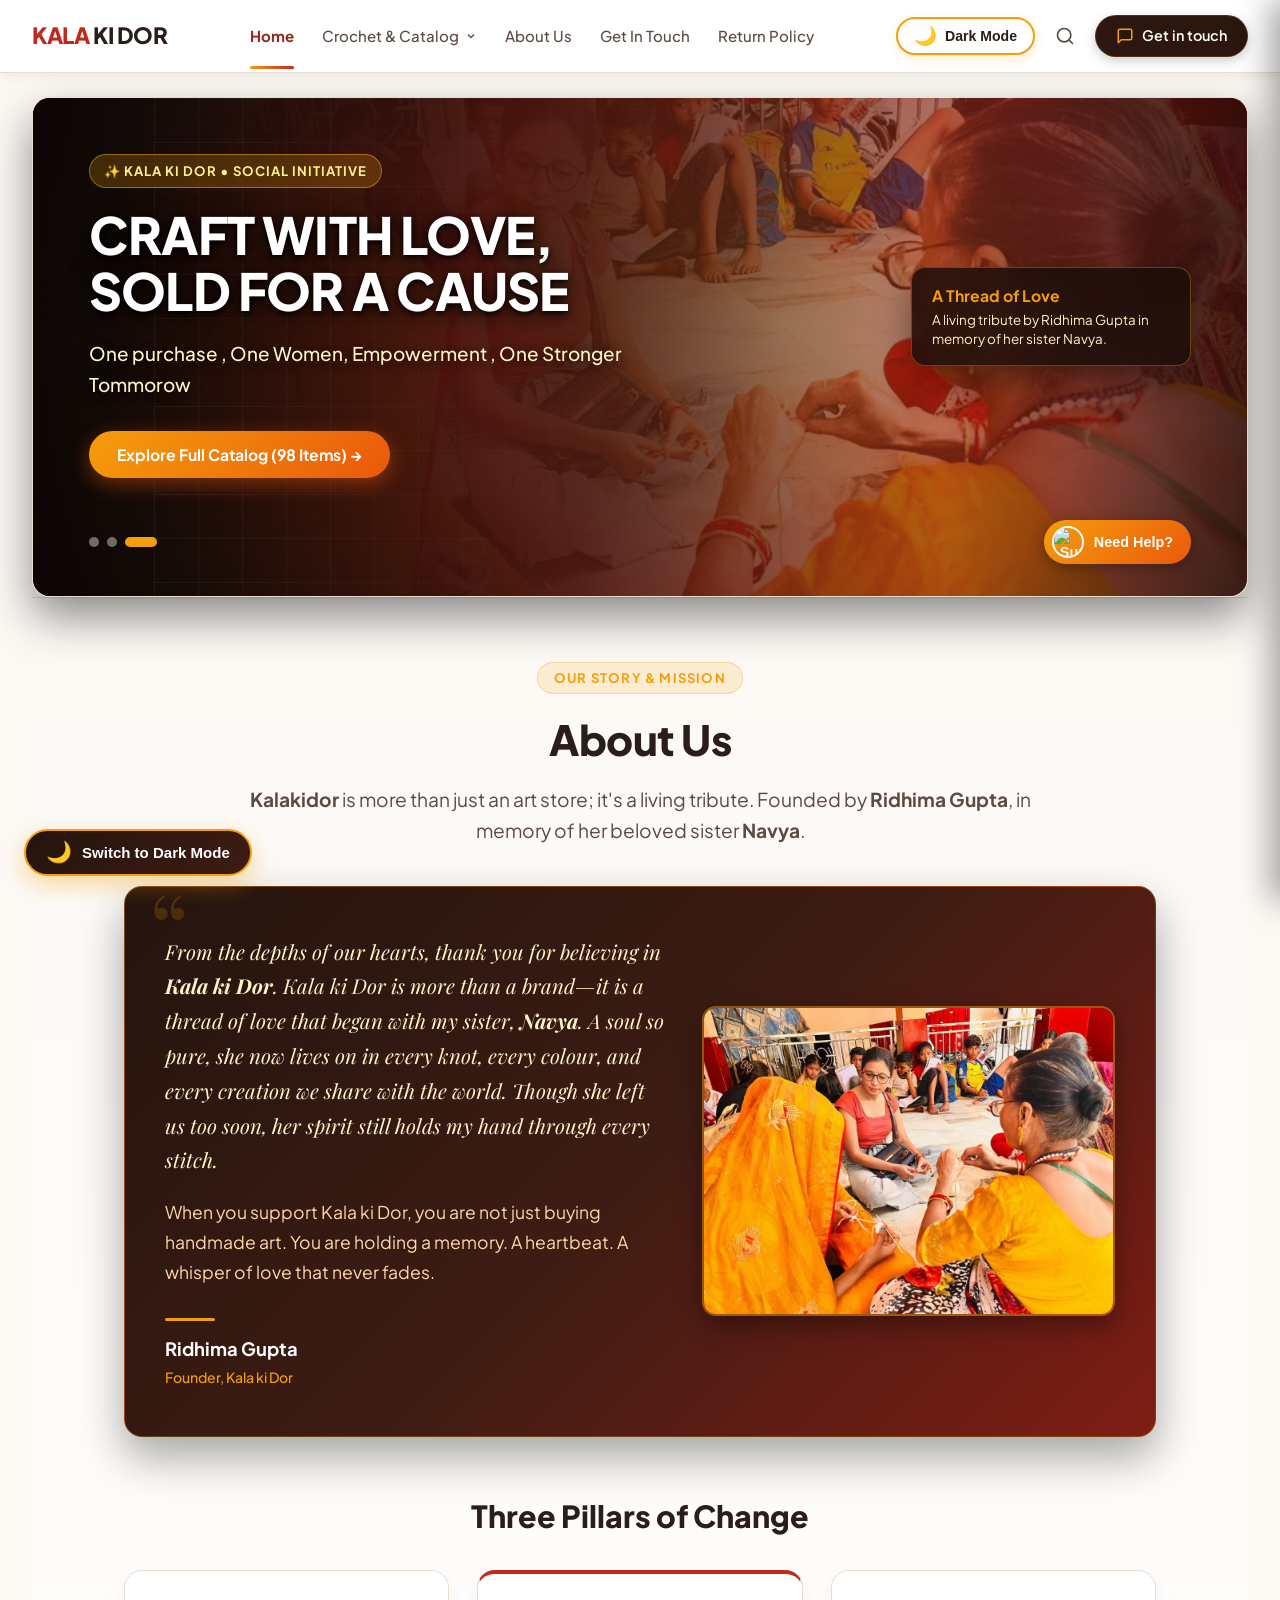
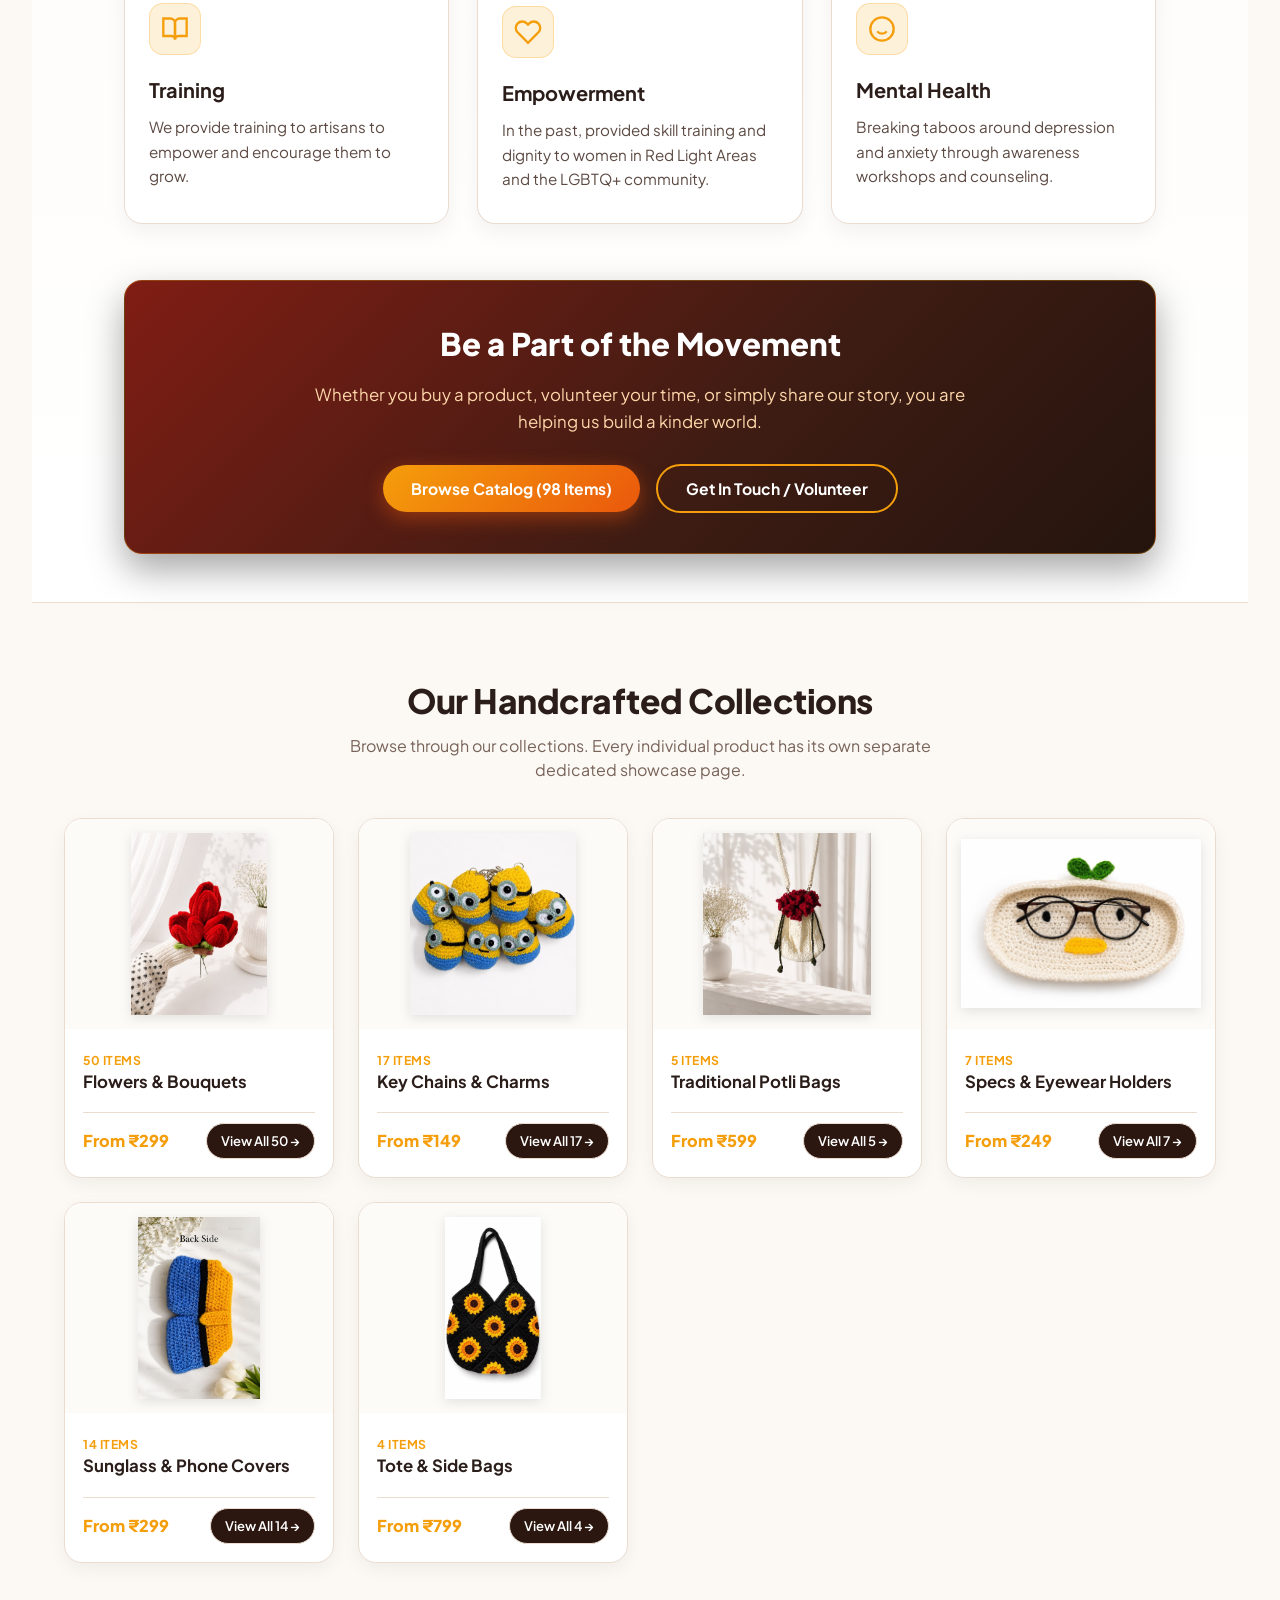
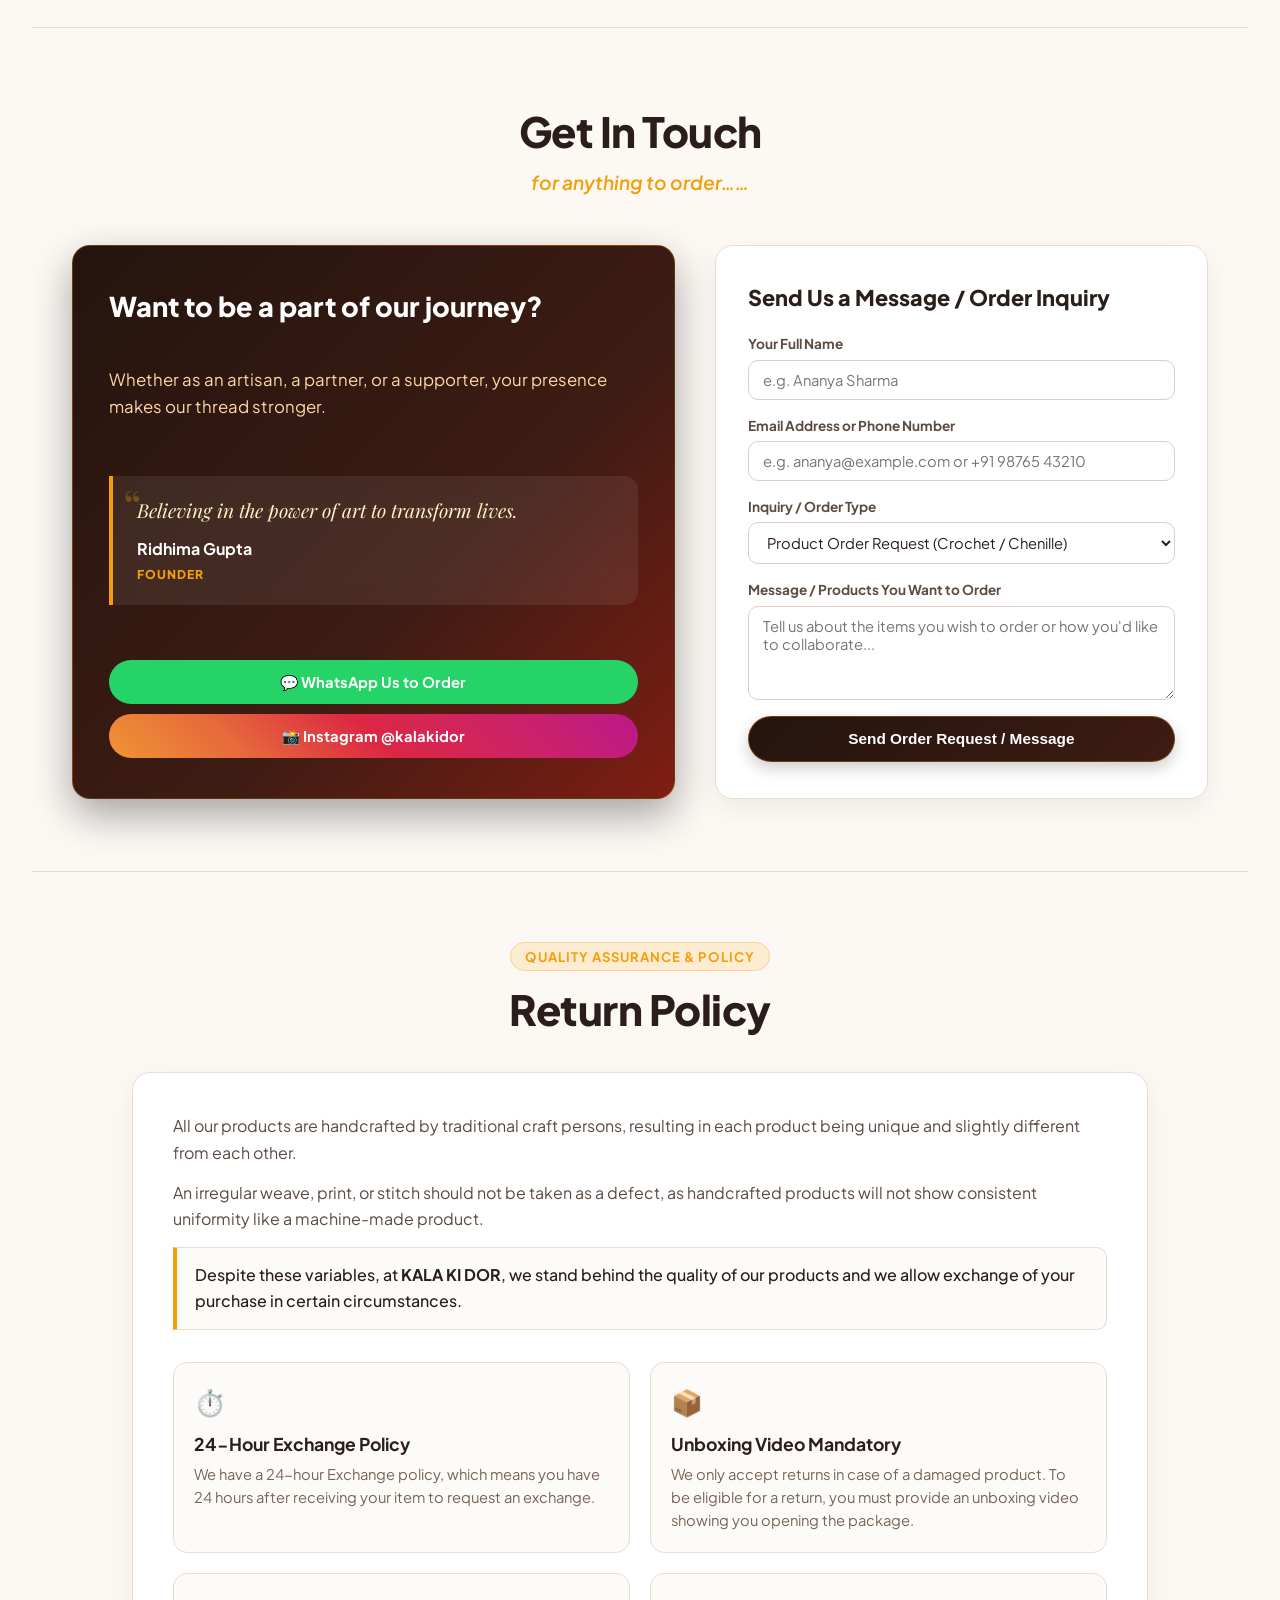
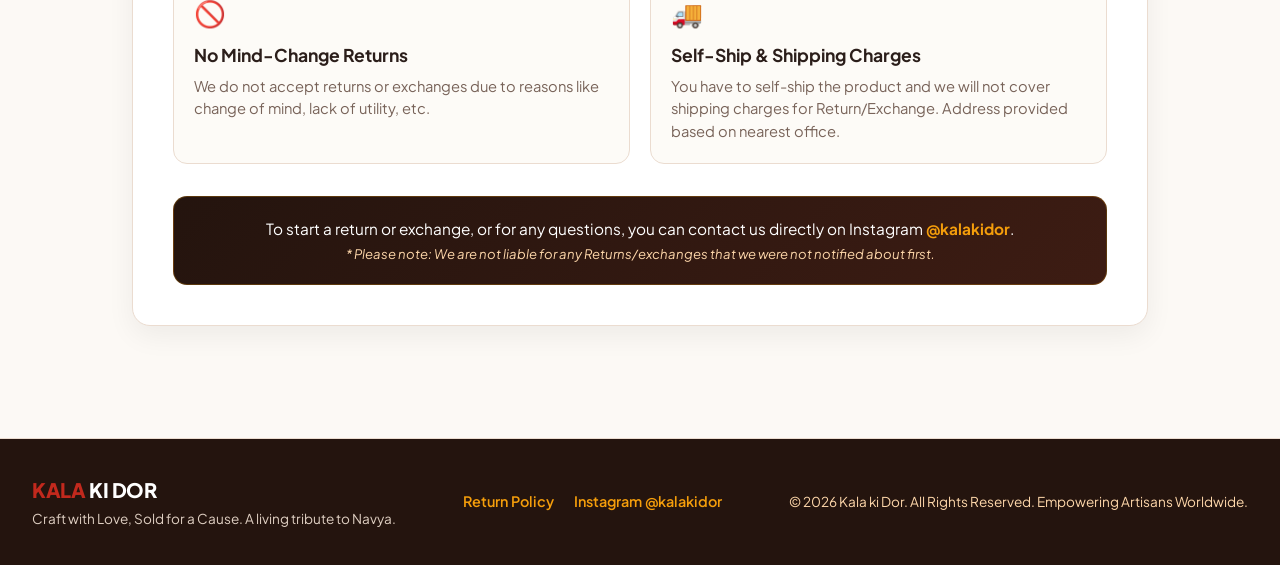
==== commit 016348ac: "Add warm artisan & dark theme, mobile responsiveness, floating theme switcher, and deduplicate produ" ====
--- a/index.html
+++ b/index.html
@@ -2,32 +2,40 @@
 <html lang="en">
 <head>
     <meta charset="UTF-8">
-    <meta name="viewport" content="width=device-width, initial-scale=1.0">
+    <meta name="viewport" content="width=device-width, initial-scale=1.0, maximum-scale=5.0">
     <title>Kala ki Dor | Craft with Love, Sold for a Cause</title>
     <meta name="description" content="Kala ki Dor is a living tribute founded by Ridhima Gupta in memory of her sister Navya. Empowering artisans through skill training, inclusive dignity, and mental health awareness.">
     <!-- Google Fonts -->
     <link rel="preconnect" href="https://fonts.googleapis.com">
     <link rel="preconnect" href="https://fonts.gstatic.com" crossorigin>
     <link href="https://fonts.googleapis.com/css2?family=Plus+Jakarta+Sans:wght@400;500;600;700;800&family=Playfair+Display:ital,wght@0,600;0,700;1,400;1,600&display=swap" rel="stylesheet">
-    <!-- Custom CSS -->
-    <link rel="stylesheet" href="style.css">
+    <!-- Custom CSS with Cache Buster -->
+    <link rel="stylesheet" href="style.css?v=3.0">
 </head>
 <body>
+
+    <!-- FLOATING THEME SWITCHER (ALWAYS VISIBLE IN BOTTOM-LEFT CORNER) -->
+    <div class="floating-theme-switch" id="floatingThemeSwitch" style="position: fixed; bottom: 24px; left: 24px; z-index: 99999;">
+        <button class="theme-switch-pill" id="themeSwitchPillBtn" aria-label="Toggle Dark/Light Mode" title="Click to Switch Theme">
+            <span class="theme-switch-icon" id="themeSwitchIcon">🌙</span>
+            <span class="theme-switch-text" id="themeSwitchText">Switch to Dark Mode</span>
+        </button>
+    </div>
 
     <!-- TOP TAB / NAVIGATION BAR WITH MEGA MENU DROPDOWN -->
     <header class="top-nav-header">
         <div class="nav-container">
             <!-- Brand Logo: Kala ki Dor -->
-            <a href="#" class="brand-logo" id="brandLogo">
+            <a href="index.html" class="brand-logo" id="brandLogo">
                 <span class="logo-accent">KALA</span> KI DOR
             </a>
 
-            <!-- Navigation Tabs -->
+            <!-- Navigation Tabs (Desktop) -->
             <nav class="nav-tabs" aria-label="Main Navigation">
                 <ul class="tab-list">
-                    <li class="tab-item"><a href="#new-launch" class="tab-link active" id="tabNewLaunch">New Launch</a></li>
+                    <li class="tab-item"><a href="index.html" class="tab-link active" id="tabNewLaunch">Home</a></li>
                     
-                    <!-- Mega Menu Dropdown Trigger for Crochet -->
+                    <!-- Mega Menu Dropdown Trigger for Crochet & Catalog -->
                     <li class="tab-item has-dropdown">
                         <a href="catalog.html" class="tab-link" id="tabCrochet">
                             Crochet & Catalog
@@ -41,8 +49,14 @@
                 </ul>
             </nav>
 
-            <!-- Right Actions: Search & Get In Touch CTA -->
+            <!-- Right Actions: Prominent Theme Pill, Search, Get In Touch CTA & Mobile Toggle -->
             <div class="nav-actions">
+                <!-- Prominent Top Nav Theme Pill Button -->
+                <button class="theme-nav-pill-btn" id="themeToggleBtn" aria-label="Toggle Dark/Light Mode" title="Switch Theme">
+                    <span class="theme-nav-icon">🌙</span>
+                    <span class="theme-nav-label">Dark Mode</span>
+                </button>
+
                 <button class="search-btn" id="searchBtn" aria-label="Search Products">
                     <svg width="20" height="20" viewBox="0 0 24 24" fill="none" stroke="currentColor" stroke-width="2" stroke-linecap="round" stroke-linejoin="round">
                         <circle cx="11" cy="11" r="8"></circle>
@@ -59,46 +73,38 @@
                     <span class="btn-text">Get in touch</span>
                 </a>
 
+                <!-- Mobile Hamburger Toggle -->
                 <button class="mobile-menu-toggle" id="mobileMenuToggle" aria-label="Toggle Navigation Menu">
                     <span></span><span></span><span></span>
                 </button>
             </div>
         </div>
 
-        <!-- MEGA MENU PANEL -->
+        <!-- MEGA MENU PANEL (DESKTOP) -->
         <div class="mega-menu-panel" id="megaMenuPanel">
             <div class="mega-menu-container">
-                <!-- Column 1: Core Collections -->
                 <div class="mega-column">
-                    <h3 class="mega-column-title active-underline">
-                        Primary Collections
-                    </h3>
+                    <h3 class="mega-column-title active-underline">Primary Collections</h3>
                     <ul class="mega-sub-list">
                         <li><a href="catalog.html?category=flowers"><span class="chevron">&gt;</span> 🌸 Flowers & Bouquets (50 items)</a></li>
-                        <li><a href="catalog.html?category=key-chains"><span class="chevron">&gt;</span> 🔑 Key Chains & Charms (16 items)</a></li>
+                        <li><a href="catalog.html?category=key-chains"><span class="chevron">&gt;</span> 🔑 Key Chains & Charms (17 items)</a></li>
                         <li><a href="catalog.html?category=potli-bags"><span class="chevron">&gt;</span> 👛 Traditional Potli Bags (5 items)</a></li>
                         <li><a href="catalog.html?category=tote-bags"><span class="chevron">&gt;</span> 👜 Tote & Side Bags (4 items)</a></li>
                     </ul>
                 </div>
 
-                <!-- Column 2: Accessories & Eyewear -->
                 <div class="mega-column">
-                    <h3 class="mega-column-title">
-                        Accessories & Cases
-                    </h3>
+                    <h3 class="mega-column-title">Accessories & Cases</h3>
                     <ul class="mega-sub-list">
                         <li><a href="catalog.html?category=specs-holder"><span class="chevron">&gt;</span> 🕶️ Specs & Eyewear Holders (7 items)</a></li>
                         <li><a href="catalog.html?category=sunglass-cover"><span class="chevron">&gt;</span> 👓 Sunglass & Phone Covers (14 items)</a></li>
-                        <li><a href="catalog.html?category=toys"><span class="chevron">&gt;</span> 🧸 Handcrafted Plush Toys</a></li>
-                        <li><a href="catalog.html?category=all"><span class="chevron">&gt;</span> ✨ Browse All 163 Handcrafted Items</a></li>
+                        <li><a href="catalog.html?category=toys"><span class="chevron">&gt;</span> 🧸 Handcrafted Plush Toys (1 item)</a></li>
+                        <li><a href="catalog.html?category=all"><span class="chevron">&gt;</span> ✨ Browse All 98 Handcrafted Items</a></li>
                     </ul>
                 </div>
 
-                <!-- Column 3: Handcrafted Pillars -->
                 <div class="mega-column">
-                    <h3 class="mega-column-title active-underline">
-                        Our Movement
-                    </h3>
+                    <h3 class="mega-column-title active-underline">Our Movement</h3>
                     <ul class="mega-sub-list">
                         <li><a href="#about-us-section"><span class="chevron">&gt;</span> Our Story & Tribute to Navya</a></li>
                         <li><a href="#about-us-section"><span class="chevron">&gt;</span> Three Pillars of Change</a></li>
@@ -109,6 +115,44 @@
             </div>
         </div>
     </header>
+
+    <!-- MOBILE NAVIGATION DRAWER -->
+    <div class="mobile-nav-overlay" id="mobileNavOverlay"></div>
+    <aside class="mobile-nav-drawer" id="mobileNavDrawer" aria-label="Mobile Navigation">
+        <div class="mobile-drawer-header">
+            <a href="index.html" class="brand-logo"><span class="logo-accent">KALA</span> KI DOR</a>
+            <div style="display: flex; align-items: center; gap: 10px;">
+                <button class="theme-nav-pill-btn" id="mobileThemeToggleBtn" aria-label="Toggle Theme" style="padding: 6px 12px; font-size: 0.8rem;">
+                    <span class="theme-nav-icon">🌙</span>
+                    <span class="theme-nav-label">Theme</span>
+                </button>
+                <button class="close-mobile-nav" id="closeMobileNavBtn" aria-label="Close Navigation Menu">&times;</button>
+            </div>
+        </div>
+        <div class="mobile-drawer-body">
+            <ul class="mobile-nav-list">
+                <li><a href="index.html" class="mobile-nav-link active">🏠 Home</a></li>
+                <li><a href="catalog.html" class="mobile-nav-link">✨ All Products (98 Items)</a></li>
+                <li class="mobile-nav-category-header">Collections</li>
+                <li><a href="catalog.html?category=flowers" class="mobile-nav-sublink">🌸 Flowers (50 items)</a></li>
+                <li><a href="catalog.html?category=key-chains" class="mobile-nav-sublink">🔑 Key Chains & Minion (17 items)</a></li>
+                <li><a href="catalog.html?category=potli-bags" class="mobile-nav-sublink">👛 Potli Bags (5 items)</a></li>
+                <li><a href="catalog.html?category=specs-holder" class="mobile-nav-sublink">🕶️ Specs Holder (7 items)</a></li>
+                <li><a href="catalog.html?category=sunglass-cover" class="mobile-nav-sublink">👓 Sunglass Cover (14 items)</a></li>
+                <li><a href="catalog.html?category=tote-bags" class="mobile-nav-sublink">👜 Tote Bags (4 items)</a></li>
+                <li><a href="catalog.html?category=toys" class="mobile-nav-sublink">🧸 Toys (1 item)</a></li>
+                <li class="mobile-nav-category-header">About & Social Cause</li>
+                <li><a href="#about-us-section" class="mobile-nav-link">📖 About Us & Story</a></li>
+                <li><a href="#contact" class="mobile-nav-link">💬 Get In Touch / Order</a></li>
+                <li><a href="#return-policy" class="mobile-nav-link">🛡️ Return Policy</a></li>
+            </ul>
+            <div class="mobile-drawer-footer">
+                <a href="https://wa.me/?text=Hi%20Kala%20ki%20Dor,%20I%20would%20like%20to%20place%20an%20order!" target="_blank" class="mobile-wa-btn">
+                    💬 Order via WhatsApp
+                </a>
+            </div>
+        </div>
+    </aside>
 
     <!-- SEARCH OVERLAY MODAL -->
     <div class="search-overlay" id="searchOverlay">
@@ -137,7 +181,7 @@
                     </p>
                     <div class="hero-cta-wrapper">
                         <a href="catalog.html" class="mint-pill-btn" id="findOutMoreBtn">
-                            Explore Full Catalog (163 Items) &rarr;
+                            Explore Full Catalog (98 Items) &rarr;
                         </a>
                     </div>
                 </div>
@@ -180,18 +224,23 @@
                     <strong>Kalakidor</strong> is more than just an art store; it's a living tribute. Founded by <strong>Ridhima Gupta</strong>, in memory of her beloved sister <strong>Navya</strong>.
                 </p>
 
-                <div class="tribute-story-card">
-                    <div class="quote-mark">“</div>
-                    <p class="story-paragraph highlight-quote">
-                        From the depths of our hearts, thank you for believing in <strong>Kala ki Dor</strong>. Kala ki Dor is more than a brand—it is a thread of love that began with my sister, <strong>Navya</strong>. A soul so pure, she now lives on in every knot, every colour, and every creation we share with the world. Though she left us too soon, her spirit still holds my hand through every stitch.
-                    </p>
-                    <p class="story-paragraph emotional-conclusion">
-                        When you support Kala ki Dor, you are not just buying handmade art. You are holding a memory. A heartbeat. A whisper of love that never fades.
-                    </p>
-                    <div class="founder-signature">
-                        <div class="signature-line"></div>
-                        <span class="founder-name">Ridhima Gupta</span>
-                        <span class="founder-role">Founder, Kala ki Dor</span>
+                <div class="tribute-story-card" style="display: grid; grid-template-columns: 1.1fr 0.9fr; gap: 32px; align-items: center;">
+                    <div>
+                        <div class="quote-mark">“</div>
+                        <p class="story-paragraph highlight-quote">
+                            From the depths of our hearts, thank you for believing in <strong>Kala ki Dor</strong>. Kala ki Dor is more than a brand—it is a thread of love that began with my sister, <strong>Navya</strong>. A soul so pure, she now lives on in every knot, every colour, and every creation we share with the world. Though she left us too soon, her spirit still holds my hand through every stitch.
+                        </p>
+                        <p class="story-paragraph emotional-conclusion">
+                            When you support Kala ki Dor, you are not just buying handmade art. You are holding a memory. A heartbeat. A whisper of love that never fades.
+                        </p>
+                        <div class="founder-signature">
+                            <div class="signature-line"></div>
+                            <span class="founder-name">Ridhima Gupta</span>
+                            <span class="founder-role">Founder, Kala ki Dor</span>
+                        </div>
+                    </div>
+                    <div style="border-radius: 14px; overflow: hidden; border: 2px solid rgba(245, 158, 11, 0.45); box-shadow: 0 10px 25px rgba(0,0,0,0.35);">
+                        <img src="images/artisan-workshop-real.jpg" alt="Ridhima Gupta with craftswomen artisans" style="width: 100%; height: 100%; max-height: 320px; object-fit: cover; display: block;">
                     </div>
                 </div>
 
@@ -235,7 +284,7 @@
                         <h3>Be a Part of the Movement</h3>
                         <p>Whether you buy a product, volunteer your time, or simply share our story, you are helping us build a kinder world.</p>
                         <div class="movement-actions">
-                            <a href="catalog.html" class="mint-pill-btn">Browse Catalog (163 Items)</a>
+                            <a href="catalog.html" class="mint-pill-btn">Browse Catalog (98 Items)</a>
                             <a href="#contact" class="outline-pill-btn">Get In Touch / Volunteer</a>
                         </div>
                     </div>
@@ -271,16 +320,16 @@
 
                 <div class="single-product-card">
                     <div class="card-img-wrapper">
-                        <img src="images/products/key-chains/item_1.jpg" alt="Key Chains Collection" loading="lazy">
+                        <img src="images/products/key-chains/crochet-minion-keychain.jpg" alt="Key Chains Collection" loading="lazy">
                     </div>
                     <div class="card-content">
                         <div>
-                            <span class="card-category-label">16 Items</span>
+                            <span class="card-category-label">17 Items</span>
                             <h3 class="card-product-title">Key Chains & Charms</h3>
                         </div>
                         <div class="card-footer">
                             <span class="card-price">From ₹149</span>
-                            <a href="catalog.html?category=key-chains" class="card-view-btn">View All 16 &rarr;</a>
+                            <a href="catalog.html?category=key-chains" class="card-view-btn">View All 17 &rarr;</a>
                         </div>
                     </div>
                 </div>
@@ -537,7 +586,7 @@
         </div>
     </div>
 
-    <!-- Custom JavaScript -->
-    <script src="script.js"></script>
+    <!-- Custom JavaScript with Cache Buster -->
+    <script src="script.js?v=3.0"></script>
 </body>
 </html>
--- a/style.css
+++ b/style.css
@@ -1,26 +1,46 @@
 /* ==========================================================================
-   KALA KI DOR - PRODUCT BASED ENTERPRISE
-   Design System & Stylesheet (Hero + Catalog + Product Detail + Return Policy)
+   KALA KI DOR - SOCIAL ENTERPRISE
+   Authentic Indian Artisan Theme (Light & Luxury Warm Dark Mode)
    ========================================================================== */
 
-/* 1. CSS VARIABLES & TOKENS */
+/* 1. CSS VARIABLES & TOKENS (LIGHT THEME - DEFAULT) */
 :root {
     /* Color Palette */
-    --color-bg-light: #f8fafc;
+    --color-bg-light: #fcf9f5;
     --color-header-bg: #ffffff;
-    --color-nav-text: #475569;
-    --color-nav-active: #092c3a;
+    --color-nav-text: #5c4a43;
+    --color-nav-active: #942516;
     
-    /* Hero & Brand Palette */
-    --hero-bg-dark: #072635;
-    --hero-bg-mid: #0b3d4c;
+    /* Surfaces & Card Colors */
+    --color-card-bg: #ffffff;
+    --color-card-subtle: #fdfbf7;
+    --color-text-main: #2b1e1a;
+    --color-text-muted: #5c4a43;
+    --color-text-secondary: #786359;
+    --color-mega-bg: #ffffff;
     
-    /* Buttons & Accents */
-    --color-mint-accent: #3dd6ad;
-    --color-mint-hover: #32be98;
-    --color-chevron: #1ba984;
-    --color-dark-pill: #102a36;
-    --color-dark-pill-hover: #193e4f;
+    /* Hero & Brand Warm Palette */
+    --hero-bg-dark: #24140e;
+    --hero-bg-mid: #381a12;
+    --hero-bg-crimson: #801d14;
+    
+    /* Saffron, Amber & Coral Red Accents (From Workshop Photo) */
+    --color-saffron: #f59e0b;
+    --color-saffron-deep: #ea580c;
+    --color-crimson: #c2291d;
+    --color-crimson-dark: #991b1b;
+    --color-terracotta: #d94826;
+    --color-marigold-light: #fef3c7;
+    
+    /* Functional Theme Tokens */
+    --color-mint-accent: #f59e0b;
+    --color-mint-hover: #ea580c;
+    --color-chevron: #d94826;
+    --color-dark-pill: #2b1710;
+    --color-dark-pill-hover: #402219;
+    --border-warm: #ebdcd0;
+    --input-bg: #ffffff;
+    --input-border: #dfcfc2;
     
     /* Typography */
     --font-heading: 'Plus Jakarta Sans', -apple-system, BlinkMacSystemFont, sans-serif;
@@ -28,12 +48,50 @@
     
     /* Spacing & Transitions */
     --radius-pill: 9999px;
-    --radius-card: 20px;
-    --radius-image: 16px;
+    --radius-card: 18px;
+    --radius-image: 14px;
     --transition-smooth: all 0.25s cubic-bezier(0.4, 0, 0.2, 1);
 }
 
-/* 2. BASE RESET */
+/* 2. LUXURY WARM DARK THEME [data-theme="dark"] */
+[data-theme="dark"] {
+    --color-bg-light: #120c0a;
+    --color-header-bg: #1a110e;
+    --color-nav-text: #d6c2b4;
+    --color-nav-active: #f59e0b;
+    
+    /* Surfaces & Card Colors */
+    --color-card-bg: #1e1410;
+    --color-card-subtle: #261a15;
+    --color-text-main: #fdfbf7;
+    --color-text-muted: #c9b3a5;
+    --color-text-secondary: #a38c7f;
+    --color-mega-bg: #1a110e;
+    
+    /* Hero & Brand Warm Dark */
+    --hero-bg-dark: #0d0705;
+    --hero-bg-mid: #200f09;
+    --hero-bg-crimson: #63150d;
+    
+    /* Accents in Dark Mode */
+    --color-saffron: #fbbf24;
+    --color-saffron-deep: #f97316;
+    --color-crimson: #ef4444;
+    --color-crimson-dark: #b91c1c;
+    --color-terracotta: #fb923c;
+    --color-marigold-light: #382415;
+    
+    --color-mint-accent: #fbbf24;
+    --color-mint-hover: #f97316;
+    --color-chevron: #fb923c;
+    --color-dark-pill: #341c14;
+    --color-dark-pill-hover: #4a281c;
+    --border-warm: #36221a;
+    --input-bg: #170e0b;
+    --input-border: #442a20;
+}
+
+/* 3. BASE RESET */
 *, *::before, *::after {
     box-sizing: border-box;
     margin: 0;
@@ -48,36 +106,39 @@
 body {
     font-family: var(--font-heading);
     background-color: var(--color-bg-light);
-    color: #1e293b;
+    color: var(--color-text-main);
     line-height: 1.5;
     -webkit-font-smoothing: antialiased;
-}
-
-/* 3. TOP TAB NAVIGATION BAR */
+    overflow-x: hidden;
+    transition: background-color 0.3s ease, color 0.3s ease;
+}
+
+/* 4. TOP TAB NAVIGATION BAR */
 .top-nav-header {
     width: 100%;
     background-color: var(--color-header-bg);
-    border-bottom: 1px solid rgba(226, 232, 240, 0.8);
+    border-bottom: 1px solid var(--border-warm);
     position: sticky;
     top: 0;
     z-index: 100;
-    box-shadow: 0 2px 10px rgba(0, 0, 0, 0.03);
+    box-shadow: 0 2px 12px rgba(0, 0, 0, 0.08);
+    transition: background-color 0.3s ease, border-color 0.3s ease;
 }
 
 .nav-container {
     max-width: 1380px;
     margin: 0 auto;
     padding: 0 32px;
-    height: 76px;
+    height: 72px;
     display: flex;
     align-items: center;
     justify-content: space-between;
 }
 
 .brand-logo {
-    font-size: 1.45rem;
+    font-size: 1.4rem;
     font-weight: 800;
-    color: var(--hero-bg-dark);
+    color: var(--color-text-main);
     text-decoration: none;
     letter-spacing: -0.5px;
     display: flex;
@@ -86,7 +147,7 @@
 }
 
 .logo-accent {
-    color: #0d6e75;
+    color: var(--color-crimson);
 }
 
 .nav-tabs {
@@ -107,10 +168,10 @@
 
 .tab-link {
     text-decoration: none;
-    font-size: 0.96rem;
+    font-size: 0.94rem;
     font-weight: 500;
     color: var(--color-nav-text);
-    padding: 24px 0;
+    padding: 22px 0;
     display: flex;
     align-items: center;
     gap: 6px;
@@ -139,7 +200,7 @@
     left: 0;
     width: 0%;
     height: 3px;
-    background-color: var(--color-mint-accent);
+    background: linear-gradient(90deg, var(--color-saffron), var(--color-crimson));
     border-radius: 2px;
     transition: var(--transition-smooth);
 }
@@ -152,7 +213,78 @@
 .nav-actions {
     display: flex;
     align-items: center;
-    gap: 20px;
+    gap: 12px;
+}
+
+/* PROMINENT THEME TOGGLE BUTTONS (TOP NAV & FLOATING) */
+.theme-nav-pill-btn {
+    display: inline-flex;
+    align-items: center;
+    gap: 8px;
+    background-color: var(--color-card-bg);
+    border: 2px solid var(--color-saffron);
+    color: var(--color-text-main);
+    padding: 8px 16px;
+    border-radius: var(--radius-pill);
+    font-size: 0.88rem;
+    font-weight: 700;
+    cursor: pointer;
+    transition: var(--transition-smooth);
+    box-shadow: 0 4px 12px rgba(245, 158, 11, 0.2);
+}
+
+.theme-nav-pill-btn:hover {
+    background: linear-gradient(135deg, #f59e0b 0%, #ea580c 100%);
+    color: #ffffff;
+    border-color: transparent;
+    transform: translateY(-2px);
+    box-shadow: 0 6px 16px rgba(234, 88, 12, 0.4);
+}
+
+.theme-nav-icon {
+    font-size: 1.15rem;
+    line-height: 1;
+}
+
+/* FLOATING THEME SWITCHER (ALWAYS VISIBLE IN BOTTOM CORNER) */
+.floating-theme-switch {
+    position: fixed;
+    bottom: 24px;
+    left: 24px;
+    z-index: 9999;
+}
+
+.theme-switch-pill {
+    display: inline-flex;
+    align-items: center;
+    gap: 10px;
+    background: linear-gradient(135deg, #24140e 0%, #3d1c13 100%);
+    color: #ffffff;
+    border: 2px solid var(--color-saffron);
+    padding: 11px 20px;
+    border-radius: var(--radius-pill);
+    font-size: 0.94rem;
+    font-weight: 800;
+    cursor: pointer;
+    box-shadow: 0 8px 25px rgba(245, 158, 11, 0.4);
+    transition: all 0.25s cubic-bezier(0.4, 0, 0.2, 1);
+}
+
+[data-theme="dark"] .theme-switch-pill {
+    background: linear-gradient(135deg, #f59e0b 0%, #ea580c 100%);
+    color: #ffffff;
+    border: 2px solid #ffffff;
+    box-shadow: 0 8px 25px rgba(234, 88, 12, 0.55);
+}
+
+.theme-switch-pill:hover {
+    transform: translateY(-3px) scale(1.04);
+    box-shadow: 0 12px 32px rgba(245, 158, 11, 0.6);
+}
+
+.theme-switch-icon {
+    font-size: 1.3rem;
+    line-height: 1;
 }
 
 .search-btn {
@@ -169,8 +301,8 @@
 }
 
 .search-btn:hover {
-    background-color: #f1f5f9;
-    color: var(--hero-bg-dark);
+    background-color: var(--color-marigold-light);
+    color: var(--color-crimson);
     transform: scale(1.05);
 }
 
@@ -178,38 +310,198 @@
     background-color: var(--color-dark-pill);
     color: #ffffff;
     text-decoration: none;
-    font-size: 0.92rem;
+    font-size: 0.9rem;
     font-weight: 600;
-    padding: 10px 22px;
+    padding: 9px 20px;
     border-radius: var(--radius-pill);
     display: inline-flex;
     align-items: center;
-    gap: 10px;
-    transition: var(--transition-smooth);
-    box-shadow: 0 4px 14px rgba(16, 42, 54, 0.15);
+    gap: 8px;
+    transition: var(--transition-smooth);
+    box-shadow: 0 4px 12px rgba(0, 0, 0, 0.2);
+    border: 1px solid rgba(245, 158, 11, 0.2);
 }
 
 .get-in-touch-btn .btn-icon {
-    color: var(--color-mint-accent);
+    color: var(--color-saffron);
     display: flex;
     align-items: center;
 }
 
 .get-in-touch-btn:hover {
-    background-color: var(--color-dark-pill-hover);
+    background: linear-gradient(135deg, #f59e0b 0%, #ea580c 100%);
     transform: translateY(-1px);
-    box-shadow: 0 6px 18px rgba(16, 42, 54, 0.25);
-}
-
-/* MEGA MENU PANEL */
+    box-shadow: 0 6px 16px rgba(234, 88, 12, 0.4);
+}
+
+/* HAMBURGER MENU BUTTON (MOBILE) */
+.mobile-menu-toggle {
+    display: none;
+    flex-direction: column;
+    justify-content: space-between;
+    width: 28px;
+    height: 20px;
+    background: transparent;
+    border: none;
+    cursor: pointer;
+    padding: 0;
+    z-index: 101;
+}
+
+.mobile-menu-toggle span {
+    display: block;
+    height: 2.5px;
+    width: 100%;
+    background-color: var(--color-text-main);
+    border-radius: 2px;
+    transition: var(--transition-smooth);
+}
+
+/* MOBILE NAVIGATION DRAWER */
+.mobile-nav-overlay {
+    position: fixed;
+    inset: 0;
+    background: rgba(10, 5, 3, 0.8);
+    backdrop-filter: blur(4px);
+    z-index: 998;
+    opacity: 0;
+    pointer-events: none;
+    transition: opacity 0.3s ease;
+}
+
+.mobile-nav-overlay.open {
+    opacity: 1;
+    pointer-events: auto;
+}
+
+.mobile-nav-drawer {
+    position: fixed;
+    top: 0;
+    right: 0;
+    bottom: 0;
+    width: 85%;
+    max-width: 320px;
+    background: var(--color-card-bg);
+    z-index: 999;
+    box-shadow: -10px 0 30px rgba(0, 0, 0, 0.35);
+    transform: translateX(100%);
+    transition: transform 0.3s cubic-bezier(0.4, 0, 0.2, 1);
+    display: flex;
+    flex-direction: column;
+    border-left: 1px solid var(--border-warm);
+}
+
+.mobile-nav-drawer.open {
+    transform: translateX(0);
+}
+
+.mobile-drawer-header {
+    padding: 20px 20px 16px 20px;
+    border-bottom: 1px solid var(--border-warm);
+    display: flex;
+    align-items: center;
+    justify-content: space-between;
+}
+
+.close-mobile-nav {
+    background: transparent;
+    border: none;
+    font-size: 1.8rem;
+    color: var(--color-text-muted);
+    cursor: pointer;
+    line-height: 1;
+}
+
+.mobile-drawer-body {
+    padding: 16px 20px;
+    overflow-y: auto;
+    flex: 1;
+    display: flex;
+    flex-direction: column;
+    justify-content: space-between;
+}
+
+.mobile-nav-list {
+    list-style: none;
+    display: flex;
+    flex-direction: column;
+    gap: 4px;
+}
+
+.mobile-nav-link {
+    display: block;
+    padding: 10px 12px;
+    color: var(--color-text-main);
+    font-size: 0.98rem;
+    font-weight: 600;
+    text-decoration: none;
+    border-radius: 10px;
+    transition: var(--transition-smooth);
+}
+
+.mobile-nav-link:hover, .mobile-nav-link.active {
+    background-color: var(--color-marigold-light);
+    color: var(--color-saffron);
+}
+
+.mobile-nav-category-header {
+    font-size: 0.75rem;
+    font-weight: 800;
+    text-transform: uppercase;
+    letter-spacing: 1px;
+    color: var(--color-text-secondary);
+    padding: 14px 12px 6px 12px;
+}
+
+.mobile-nav-sublink {
+    display: block;
+    padding: 8px 12px 8px 20px;
+    color: var(--color-text-muted);
+    font-size: 0.9rem;
+    font-weight: 500;
+    text-decoration: none;
+    border-radius: 8px;
+    transition: var(--transition-smooth);
+}
+
+.mobile-nav-sublink:hover {
+    background-color: var(--color-card-subtle);
+    color: var(--color-saffron);
+    transform: translateX(3px);
+}
+
+.mobile-drawer-footer {
+    padding-top: 20px;
+    border-top: 1px solid var(--border-warm);
+    margin-top: 16px;
+    display: flex;
+    flex-direction: column;
+    gap: 12px;
+}
+
+.mobile-wa-btn {
+    display: flex;
+    align-items: center;
+    justify-content: center;
+    gap: 8px;
+    background-color: #25d366;
+    color: #ffffff;
+    text-decoration: none;
+    font-weight: 700;
+    padding: 12px;
+    border-radius: var(--radius-pill);
+    font-size: 0.95rem;
+}
+
+/* MEGA MENU PANEL (DESKTOP) */
 .mega-menu-panel {
     position: absolute;
-    top: 76px;
+    top: 72px;
     left: 0;
     width: 100%;
-    background-color: #ffffff;
-    border-top: 1px solid #e2e8f0;
-    box-shadow: 0 20px 40px rgba(0, 0, 0, 0.08);
+    background-color: var(--color-mega-bg);
+    border-top: 1px solid var(--border-warm);
+    box-shadow: 0 20px 40px rgba(0, 0, 0, 0.15);
     display: none;
     opacity: 0;
     visibility: hidden;
@@ -228,18 +520,18 @@
 .mega-menu-container {
     max-width: 1380px;
     margin: 0 auto;
-    padding: 36px 32px 48px 32px;
+    padding: 32px 32px 40px 32px;
     display: grid;
     grid-template-columns: repeat(3, 1fr);
-    gap: 40px;
+    gap: 36px;
 }
 
 .mega-column-title {
-    font-size: 1.15rem;
+    font-size: 1.1rem;
     font-weight: 700;
-    color: var(--hero-bg-dark);
+    color: var(--color-text-main);
     padding-bottom: 8px;
-    margin-bottom: 20px;
+    margin-bottom: 16px;
     display: inline-block;
     position: relative;
 }
@@ -259,29 +551,28 @@
     list-style: none;
     display: flex;
     flex-direction: column;
-    gap: 12px;
+    gap: 10px;
 }
 
 .mega-sub-list a {
     text-decoration: none;
-    color: #334155;
-    font-size: 0.94rem;
+    color: var(--color-text-muted);
+    font-size: 0.92rem;
     font-weight: 500;
     display: flex;
     align-items: center;
-    gap: 10px;
+    gap: 8px;
     transition: var(--transition-smooth);
 }
 
 .mega-sub-list a .chevron {
     color: var(--color-chevron);
     font-weight: 700;
-    font-size: 1rem;
-    transition: transform 0.2s ease;
+    font-size: 0.95rem;
 }
 
 .mega-sub-list a:hover {
-    color: var(--hero-bg-dark);
+    color: var(--color-saffron);
     font-weight: 600;
     transform: translateX(4px);
 }
@@ -298,37 +589,25 @@
     border-radius: var(--radius-card);
     overflow: hidden;
     color: #ffffff;
-    box-shadow: 0 20px 45px rgba(7, 38, 53, 0.35);
-    padding: 64px 64px 36px 64px;
-    min-height: 520px;
+    box-shadow: 0 20px 45px rgba(0, 0, 0, 0.45);
+    padding: 56px 56px 32px 56px;
+    min-height: 500px;
     display: flex;
     flex-direction: column;
     justify-content: space-between;
-    
-    background-image: url('images/hero-craft.jpg');
+    background-image: url('images/artisan-workshop-real.jpg');
     background-size: cover;
-    background-position: 38% 30%;
+    background-position: center 32%;
     background-repeat: no-repeat;
+    border: 1px solid var(--border-warm);
 }
 
 .hero-card-overlay {
     position: absolute;
     inset: 0;
     background: 
-        radial-gradient(
-            circle at 58% 42%,
-            rgba(255, 255, 255, 0.12) 0%,
-            rgba(7, 38, 53, 0.45) 35%,
-            rgba(5, 22, 31, 0.88) 75%,
-            rgba(3, 15, 22, 0.96) 100%
-        ),
-        linear-gradient(
-            90deg, 
-            rgba(3, 15, 22, 0.94) 0%, 
-            rgba(5, 24, 33, 0.85) 45%, 
-            rgba(7, 38, 53, 0.35) 65%, 
-            rgba(4, 20, 28, 0.65) 100%
-        );
+        radial-gradient(circle at 62% 45%, rgba(245, 158, 11, 0.15) 0%, rgba(128, 29, 20, 0.45) 40%, rgba(18, 10, 7, 0.92) 85%, rgba(10, 5, 3, 0.98) 100%),
+        linear-gradient(90deg, rgba(10, 5, 3, 0.96) 0%, rgba(26, 14, 10, 0.88) 45%, rgba(128, 29, 20, 0.4) 75%, rgba(18, 10, 7, 0.7) 100%);
     z-index: 1;
 }
 
@@ -339,8 +618,8 @@
     width: 45%;
     height: 100%;
     background-image: 
-        linear-gradient(to right, rgba(255, 255, 255, 0.05) 1px, transparent 1px),
-        linear-gradient(to bottom, rgba(255, 255, 255, 0.05) 1px, transparent 1px);
+        linear-gradient(to right, rgba(254, 243, 199, 0.05) 1px, transparent 1px),
+        linear-gradient(to bottom, rgba(254, 243, 199, 0.05) 1px, transparent 1px);
     background-size: 44px 44px;
     pointer-events: none;
     z-index: 2;
@@ -364,37 +643,36 @@
     display: inline-flex;
     align-items: center;
     gap: 8px;
-    background: rgba(61, 214, 173, 0.18);
-    border: 1px solid rgba(61, 214, 173, 0.4);
+    background: rgba(245, 158, 11, 0.22);
+    border: 1px solid rgba(251, 191, 36, 0.45);
     backdrop-filter: blur(12px);
-    color: var(--color-mint-accent);
-    padding: 6px 16px;
+    color: #fef08a;
+    padding: 6px 14px;
     border-radius: var(--radius-pill);
-    font-size: 0.85rem;
+    font-size: 0.82rem;
     font-weight: 700;
     letter-spacing: 1px;
     text-transform: uppercase;
-    margin-bottom: 20px;
-    box-shadow: 0 4px 12px rgba(0, 0, 0, 0.3);
+    margin-bottom: 18px;
 }
 
 .main-headline {
-    font-size: 3.4rem;
+    font-size: 3.2rem;
     font-weight: 800;
     line-height: 1.1;
     letter-spacing: -0.8px;
     color: #ffffff;
-    margin-bottom: 24px;
+    margin-bottom: 20px;
     text-transform: uppercase;
     text-shadow: 0 4px 24px rgba(0, 0, 0, 0.9), 0 2px 6px rgba(0, 0, 0, 0.95);
 }
 
 .sub-headline {
-    font-size: 1.22rem;
+    font-size: 1.18rem;
     font-weight: 500;
-    color: #f1f8fa;
+    color: #fef3c7;
     line-height: 1.6;
-    margin-bottom: 38px;
+    margin-bottom: 32px;
     text-shadow: 0 2px 12px rgba(0, 0, 0, 0.9);
 }
 
@@ -404,27 +682,27 @@
 }
 
 .mint-pill-btn {
-    background-color: var(--color-mint-accent);
-    color: #072635;
-    font-size: 1.05rem;
+    background: linear-gradient(135deg, #f59e0b 0%, #ea580c 100%);
+    color: #ffffff;
+    font-size: 0.98rem;
     font-weight: 700;
     text-decoration: none;
-    padding: 14px 32px;
+    padding: 12px 28px;
     border-radius: var(--radius-pill);
     display: inline-flex;
     align-items: center;
     justify-content: center;
     gap: 8px;
     transition: var(--transition-smooth);
-    box-shadow: 0 8px 25px rgba(61, 214, 173, 0.4);
+    box-shadow: 0 6px 20px rgba(234, 88, 12, 0.45);
     border: none;
     cursor: pointer;
 }
 
 .mint-pill-btn:hover {
-    background-color: var(--color-mint-hover);
+    background: linear-gradient(135deg, #fbbf24 0%, #f97316 100%);
     transform: translateY(-2px);
-    box-shadow: 0 12px 30px rgba(61, 214, 173, 0.55);
+    box-shadow: 0 10px 25px rgba(234, 88, 12, 0.6);
 }
 
 .hero-image-container {
@@ -434,32 +712,32 @@
 }
 
 .limelight-badge-card {
-    background: rgba(7, 33, 45, 0.65);
+    background: rgba(26, 14, 10, 0.85);
     backdrop-filter: blur(14px);
-    border: 1px solid rgba(61, 214, 173, 0.3);
-    padding: 18px 22px;
+    border: 1px solid rgba(245, 158, 11, 0.35);
+    padding: 16px 20px;
     border-radius: var(--radius-image);
     max-width: 280px;
-    box-shadow: 0 16px 36px rgba(0, 0, 0, 0.4);
+    box-shadow: 0 16px 36px rgba(0, 0, 0, 0.45);
 }
 
 .limelight-badge-card h3 {
-    font-size: 1.02rem;
+    font-size: 0.98rem;
     font-weight: 700;
-    color: var(--color-mint-accent);
+    color: var(--color-saffron);
     margin-bottom: 4px;
 }
 
 .limelight-badge-card p {
-    font-size: 0.86rem;
-    color: #e2e8f0;
+    font-size: 0.84rem;
+    color: #fef3c7;
     line-height: 1.4;
 }
 
 .hero-footer-bar {
     position: relative;
     z-index: 3;
-    margin-top: 40px;
+    margin-top: 36px;
     display: flex;
     align-items: center;
     justify-content: space-between;
@@ -482,10 +760,10 @@
 }
 
 .dot-indicator.active-pill {
-    width: 34px;
+    width: 32px;
     height: 10px;
     border-radius: var(--radius-pill);
-    background-color: var(--color-mint-accent);
+    background-color: var(--color-saffron);
 }
 
 .need-help-floating {
@@ -494,28 +772,28 @@
 }
 
 .need-help-pill {
-    background-color: var(--color-mint-accent);
-    color: #072635;
+    background: linear-gradient(135deg, #f59e0b 0%, #ea580c 100%);
+    color: #ffffff;
     border: none;
-    padding: 6px 20px 6px 8px;
+    padding: 6px 18px 6px 8px;
     border-radius: var(--radius-pill);
     display: inline-flex;
     align-items: center;
     gap: 10px;
-    font-size: 0.92rem;
+    font-size: 0.9rem;
     font-weight: 700;
     cursor: pointer;
     transition: var(--transition-smooth);
-    box-shadow: 0 4px 14px rgba(0, 0, 0, 0.25);
+    box-shadow: 0 4px 14px rgba(0, 0, 0, 0.3);
 }
 
 .avatar-circle {
-    width: 34px;
-    height: 34px;
+    width: 32px;
+    height: 32px;
     border-radius: 50%;
     overflow: hidden;
     display: block;
-    border: 2px solid #072635;
+    border: 2px solid #ffffff;
 }
 
 .avatar-circle img {
@@ -526,10 +804,11 @@
 
 /* ABOUT US SECTION */
 .about-us-section {
-    padding: 72px 0 56px 0;
-    background: linear-gradient(180deg, #f8fafc 0%, #ffffff 100%);
-    border-top: 1px solid #e2e8f0;
-    border-bottom: 1px solid #e2e8f0;
+    padding: 64px 0 48px 0;
+    background: linear-gradient(180deg, var(--color-bg-light) 0%, var(--color-card-bg) 100%);
+    border-top: 1px solid var(--border-warm);
+    border-bottom: 1px solid var(--border-warm);
+    transition: var(--transition-smooth);
 }
 
 .about-container {
@@ -541,73 +820,75 @@
 
 .about-header-badge {
     display: inline-block;
-    background-color: rgba(13, 110, 117, 0.08);
-    color: #0d6e75;
-    font-size: 0.85rem;
+    background-color: rgba(245, 158, 11, 0.15);
+    color: var(--color-saffron);
+    font-size: 0.82rem;
     font-weight: 700;
     text-transform: uppercase;
     letter-spacing: 1.2px;
-    padding: 6px 18px;
+    padding: 5px 16px;
     border-radius: var(--radius-pill);
-    margin-bottom: 16px;
+    margin-bottom: 14px;
+    border: 1px solid rgba(245, 158, 11, 0.3);
 }
 
 .about-main-title {
-    font-size: 2.8rem;
+    font-size: 2.6rem;
     font-weight: 800;
-    color: var(--hero-bg-dark);
-    margin-bottom: 16px;
+    color: var(--color-text-main);
+    margin-bottom: 14px;
     letter-spacing: -0.5px;
 }
 
 .about-sub-tagline {
-    font-size: 1.25rem;
-    color: #475569;
+    font-size: 1.2rem;
+    color: var(--color-text-muted);
     max-width: 800px;
-    margin: 0 auto 48px auto;
+    margin: 0 auto 40px auto;
     line-height: 1.6;
 }
 
 .tribute-story-card {
     position: relative;
-    background: linear-gradient(135deg, #072635 0%, #0d4352 100%);
+    background: linear-gradient(135deg, #24140e 0%, #3d1c13 50%, #801d14 100%);
     color: #ffffff;
     border-radius: var(--radius-card);
-    padding: 56px 48px;
-    box-shadow: 0 20px 45px rgba(7, 38, 53, 0.2);
+    padding: 48px 40px;
+    box-shadow: 0 20px 45px rgba(0, 0, 0, 0.35);
     text-align: left;
-    margin-bottom: 64px;
+    margin-bottom: 56px;
     overflow: hidden;
+    border: 1px solid rgba(245, 158, 11, 0.3);
 }
 
 .quote-mark {
     font-family: var(--font-serif);
-    font-size: 7rem;
-    color: rgba(61, 214, 173, 0.15);
+    font-size: 6rem;
+    color: rgba(245, 158, 11, 0.18);
     position: absolute;
     top: -10px;
-    left: 30px;
+    left: 24px;
     line-height: 1;
     pointer-events: none;
 }
 
 .highlight-quote {
     font-family: var(--font-serif);
-    font-size: 1.35rem;
+    font-size: 1.28rem;
     font-weight: 400;
     font-style: italic;
     line-height: 1.7;
-    color: #f1f8fa;
-    margin-bottom: 24px;
+    color: #fef3c7;
+    margin-bottom: 20px;
     position: relative;
     z-index: 2;
 }
 
 .emotional-conclusion {
-    font-size: 1.15rem;
-    line-height: 1.75;
-    color: #cbe3eb;
-    margin-bottom: 36px;
+    font-size: 1.1rem;
+    line-height: 1.7;
+    color: #fed7aa;
+    margin-bottom: 30px;
     position: relative;
     z-index: 2;
 }
@@ -621,362 +902,297 @@
 }
 
 .signature-line {
-    width: 60px;
+    width: 50px;
     height: 3px;
-    background-color: var(--color-mint-accent);
-    margin-bottom: 12px;
+    background-color: var(--color-saffron);
+    margin-bottom: 10px;
     border-radius: 2px;
 }
 
 .founder-name {
-    font-size: 1.2rem;
+    font-size: 1.15rem;
     font-weight: 700;
     color: #ffffff;
 }
 
 .founder-role {
-    font-size: 0.9rem;
-    color: var(--color-mint-accent);
+    font-size: 0.88rem;
+    color: var(--color-saffron);
     font-weight: 500;
 }
 
 .pillars-container {
-    margin-bottom: 64px;
+    margin-bottom: 56px;
 }
 
 .pillars-section-title {
-    font-size: 2rem;
+    font-size: 1.9rem;
     font-weight: 800;
-    color: var(--hero-bg-dark);
-    margin-bottom: 40px;
+    color: var(--color-text-main);
+    margin-bottom: 32px;
 }
 
 .pillars-grid {
     display: grid;
     grid-template-columns: repeat(3, 1fr);
-    gap: 32px;
+    gap: 28px;
 }
 
 .pillar-card {
-    background-color: #ffffff;
-    border: 1px solid #e2e8f0;
+    background-color: var(--color-card-bg);
+    border: 1px solid var(--border-warm);
     border-radius: var(--radius-card);
-    padding: 36px 28px;
+    padding: 32px 24px;
     text-align: left;
     transition: var(--transition-smooth);
-    box-shadow: 0 10px 25px rgba(0, 0, 0, 0.03);
+    box-shadow: 0 8px 20px rgba(0, 0, 0, 0.05);
 }
 
 .pillar-card:hover {
-    transform: translateY(-6px);
-    box-shadow: 0 18px 40px rgba(0, 0, 0, 0.08);
+    transform: translateY(-4px);
+    box-shadow: 0 14px 32px rgba(245, 158, 11, 0.15);
+    border-color: var(--color-saffron);
 }
 
 .pillar-card.highlight-pillar {
-    border-top: 4px solid var(--color-chevron);
+    border-top: 4px solid var(--color-crimson);
 }
 
 .pillar-icon-box {
-    width: 56px;
-    height: 56px;
-    border-radius: 16px;
-    background-color: rgba(61, 214, 173, 0.12);
-    color: #0d6e75;
+    width: 52px;
+    height: 52px;
+    border-radius: 14px;
+    background-color: rgba(245, 158, 11, 0.15);
+    color: var(--color-saffron);
     display: flex;
     align-items: center;
     justify-content: center;
-    margin-bottom: 24px;
+    margin-bottom: 20px;
+    border: 1px solid rgba(245, 158, 11, 0.25);
 }
 
 .pillar-title {
-    font-size: 1.35rem;
+    font-size: 1.25rem;
     font-weight: 700;
-    color: var(--hero-bg-dark);
-    margin-bottom: 12px;
+    color: var(--color-text-main);
+    margin-bottom: 10px;
 }
 
 .pillar-desc {
+    font-size: 0.95rem;
+    color: var(--color-text-muted);
+    line-height: 1.6;
+}
+
+.movement-cta-card {
+    background: linear-gradient(135deg, #801d14 0%, #3d1c13 60%, #24140e 100%);
+    border-radius: var(--radius-card);
+    padding: 40px;
+    color: #ffffff;
+    box-shadow: 0 16px 36px rgba(0, 0, 0, 0.35);
+    text-align: center;
+    border: 1px solid rgba(245, 158, 11, 0.3);
+}
+
+.movement-content h3 {
+    font-size: 1.95rem;
+    font-weight: 800;
+    margin-bottom: 14px;
+}
+
+.movement-content p {
+    font-size: 1.05rem;
+    color: #fed7aa;
+    max-width: 680px;
+    margin: 0 auto 28px auto;
+    line-height: 1.6;
+}
+
+.movement-actions {
+    display: flex;
+    align-items: center;
+    justify-content: center;
+    gap: 16px;
+}
+
+.outline-pill-btn {
+    border: 2px solid var(--color-saffron);
+    color: #ffffff;
     font-size: 0.98rem;
-    color: #475569;
-    line-height: 1.6;
-}
-
-.movement-cta-card {
-    background: linear-gradient(135deg, #0f4c5c 0%, #072635 100%);
-    border-radius: var(--radius-card);
-    padding: 48px;
-    color: #ffffff;
-    box-shadow: 0 16px 36px rgba(15, 76, 92, 0.25);
+    font-weight: 700;
+    text-decoration: none;
+    padding: 11px 28px;
+    border-radius: var(--radius-pill);
+    transition: var(--transition-smooth);
+}
+
+.outline-pill-btn:hover {
+    background-color: var(--color-saffron);
+    color: #24140e;
+    transform: translateY(-2px);
+}
+
+/* 5. PRODUCT CATEGORIES SECTION (MAIN HOME PAGE) */
+.categories-section {
+    margin-top: 48px;
+    padding: 24px 0;
+}
+
+.section-header {
     text-align: center;
-}
-
-.movement-content h3 {
+    margin-bottom: 36px;
+}
+
+.section-header h2 {
     font-size: 2.1rem;
     font-weight: 800;
-    margin-bottom: 16px;
-}
-
-.movement-content p {
-    font-size: 1.1rem;
-    color: #e2f1f5;
-    max-width: 680px;
-    margin: 0 auto 32px auto;
-    line-height: 1.6;
-}
-
-.movement-actions {
-    display: flex;
-    align-items: center;
-    justify-content: center;
-    gap: 20px;
-}
-
-.outline-pill-btn {
-    border: 2px solid var(--color-mint-accent);
-    color: #ffffff;
-    font-size: 1.02rem;
-    font-weight: 700;
-    text-decoration: none;
-    padding: 13px 32px;
-    border-radius: var(--radius-pill);
-    transition: var(--transition-smooth);
-}
-
-.outline-pill-btn:hover {
-    background-color: var(--color-mint-accent);
-    color: #072635;
-    transform: translateY(-2px);
-}
-
-/* 4. PRODUCT CATEGORIES SECTION (MAIN HOME PAGE) */
-.categories-section {
-    margin-top: 56px;
-    padding: 32px 0;
-}
-
-.section-header {
-    text-align: center;
-    margin-bottom: 40px;
-}
-
-.section-header h2 {
-    font-size: 2.2rem;
-    font-weight: 800;
-    color: var(--hero-bg-dark);
-    margin-bottom: 10px;
+    color: var(--color-text-main);
+    margin-bottom: 8px;
     letter-spacing: -0.5px;
 }
 
 .section-header p {
-    font-size: 1.05rem;
-    color: #64748b;
+    font-size: 1rem;
+    color: var(--color-text-secondary);
     max-width: 600px;
     margin: 0 auto;
 }
 
-.category-columns-grid {
+/* 6. BALANCED PRODUCT DETAIL PAGE & PERFECTED TYPOGRAPHY */
+.product-page-wrapper {
+    max-width: 1200px;
+    margin: 32px auto 64px auto;
+    padding: 0 24px;
+}
+
+.product-nav-header {
+    display: flex;
+    align-items: center;
+    justify-content: space-between;
+    margin-bottom: 24px;
+}
+
+.breadcrumb {
+    display: flex;
+    align-items: center;
+    gap: 8px;
+    font-size: 0.92rem;
+    color: var(--color-text-secondary);
+}
+
+.breadcrumb a {
+    color: var(--color-saffron);
+    text-decoration: none;
+    font-weight: 600;
+}
+
+.product-pager-buttons {
+    display: flex;
+    align-items: center;
+    gap: 8px;
+}
+
+.pager-btn {
+    background: var(--color-card-bg);
+    border: 1px solid var(--border-warm);
+    color: var(--color-text-main);
+    text-decoration: none;
+    padding: 7px 14px;
+    border-radius: var(--radius-pill);
+    font-size: 0.85rem;
+    font-weight: 600;
+    display: inline-flex;
+    align-items: center;
+    gap: 6px;
+    transition: var(--transition-smooth);
+}
+
+.pager-btn:hover {
+    background: var(--color-marigold-light);
+    border-color: var(--color-saffron);
+    color: var(--color-saffron);
+}
+
+/* BALANCED 50-50 GRID FOR PRODUCT CARD */
+.product-detail-card {
+    background-color: var(--color-card-bg);
+    border-radius: var(--radius-card);
+    padding: 36px 40px;
+    box-shadow: 0 12px 32px rgba(0, 0, 0, 0.08);
+    border: 1px solid var(--border-warm);
     display: grid;
-    grid-template-columns: repeat(3, 1fr);
-    gap: 32px;
-}
-
-.category-card {
-    background-color: #ffffff;
-    border-radius: var(--radius-card);
-    padding: 36px 32px;
-    box-shadow: 0 10px 30px rgba(0, 0, 0, 0.04);
-    border: 1px solid #e2e8f0;
-    transition: var(--transition-smooth);
-}
-
-.category-card:hover {
-    transform: translateY(-4px);
-    box-shadow: 0 16px 36px rgba(0, 0, 0, 0.08);
-}
-
-.category-card.highlight-card {
-    border-top: 4px solid var(--color-chevron);
-}
-
-.category-card-header h3 {
-    font-size: 1.45rem;
-    font-weight: 700;
-    color: var(--hero-bg-dark);
-    margin-bottom: 8px;
-}
-
-.header-underline {
-    width: 80px;
-    height: 3px;
-    background-color: var(--color-chevron);
-    border-radius: 2px;
-    margin-bottom: 24px;
-}
-
-.sub-category-list {
-    list-style: none;
+    grid-template-columns: 1fr 1fr;
+    gap: 40px;
+    align-items: center;
+}
+
+/* PERFECTED IMAGE GALLERY FRAME */
+.gallery-container {
     display: flex;
     flex-direction: column;
     gap: 14px;
-}
-
-.sub-category-list a {
-    text-decoration: none;
-    color: #334155;
-    font-size: 1rem;
-    font-weight: 500;
-    display: flex;
-    align-items: center;
-    gap: 12px;
-    transition: var(--transition-smooth);
-}
-
-.sub-category-list a .chev {
-    color: var(--color-chevron);
-    font-weight: 800;
-    font-size: 1.1rem;
-    transition: transform 0.2s ease;
-}
-
-.sub-category-list a:hover {
-    color: var(--hero-bg-dark);
-    font-weight: 700;
-    transform: translateX(4px);
-}
-
-/* 5. PERFECT PICTURE ALIGNMENT & INDIVIDUAL PRODUCT STYLES */
-.product-page-wrapper {
-    max-width: 1240px;
-    margin: 40px auto 80px auto;
-    padding: 0 32px;
-}
-
-.product-nav-header {
-    display: flex;
-    align-items: center;
-    justify-content: space-between;
-    margin-bottom: 28px;
-}
-
-.breadcrumb {
-    display: flex;
-    align-items: center;
-    gap: 10px;
-    font-size: 0.94rem;
-    color: #64748b;
-}
-
-.breadcrumb a {
-    color: #0d6e75;
-    text-decoration: none;
-    font-weight: 600;
-}
-
-.product-pager-buttons {
-    display: flex;
-    align-items: center;
-    gap: 10px;
-}
-
-.pager-btn {
-    background: #ffffff;
-    border: 1px solid #cbd5e1;
-    color: var(--hero-bg-dark);
-    text-decoration: none;
-    padding: 8px 16px;
-    border-radius: var(--radius-pill);
-    font-size: 0.88rem;
-    font-weight: 600;
-    display: inline-flex;
-    align-items: center;
-    gap: 6px;
-    transition: var(--transition-smooth);
-}
-
-.pager-btn:hover {
-    background: #f1f5f9;
-    border-color: var(--color-chevron);
-    color: #0d6e75;
-}
-
-.product-detail-card {
-    background-color: #ffffff;
-    border-radius: var(--radius-card);
-    padding: 48px;
-    box-shadow: 0 16px 40px rgba(0, 0, 0, 0.05);
-    border: 1px solid #e2e8f0;
-    display: grid;
-    grid-template-columns: 1.15fr 0.85fr;
-    gap: 56px;
-    align-items: start;
-}
-
-/* CORRECTED PICTURE ALIGNMENT FRAME */
-.gallery-container {
-    display: flex;
-    flex-direction: column;
-    gap: 20px;
 }
 
 .product-gallery-frame {
     position: relative;
     width: 100%;
-    height: 480px;
+    height: 380px;
     border-radius: var(--radius-image);
     overflow: hidden;
-    background: linear-gradient(135deg, #f8fafc 0%, #f1f5f9 100%);
-    border: 1px solid #e2e8f0;
-    box-shadow: 0 10px 30px rgba(0, 0, 0, 0.06);
+    background: var(--color-card-subtle);
+    border: 1px solid var(--border-warm);
+    box-shadow: 0 6px 20px rgba(0, 0, 0, 0.05);
     display: flex;
     align-items: center;
     justify-content: center;
-    padding: 20px;
-}
-
-/* PRECISE CONTAIN OBJECT FIT - NO AWKWARD CROPPING */
+    padding: 16px;
+}
+
+/* CLEAN OBJECT FIT CONTAIN */
 .product-gallery-frame img {
     max-width: 100%;
     max-height: 100%;
     width: auto;
     height: auto;
     object-fit: contain;
-    border-radius: 12px;
+    border-radius: 10px;
     transition: transform 0.3s ease, opacity 0.2s ease;
-    filter: drop-shadow(0 6px 14px rgba(0, 0, 0, 0.12));
+    filter: drop-shadow(0 4px 12px rgba(0, 0, 0, 0.15));
 }
 
 .product-gallery-frame:hover img {
-    transform: scale(1.03);
+    transform: scale(1.02);
 }
 
 .product-gallery-thumbnails {
     display: flex;
-    gap: 12px;
+    gap: 8px;
     overflow-x: auto;
-    padding: 6px 2px 10px 2px;
+    padding: 4px 2px 8px 2px;
+    -webkit-overflow-scrolling: touch;
 }
 
 .thumbnail-item {
-    width: 80px;
-    height: 80px;
-    border-radius: 12px;
+    width: 60px;
+    height: 60px;
+    border-radius: 10px;
     overflow: hidden;
     cursor: pointer;
     border: 2px solid transparent;
     transition: var(--transition-smooth);
     flex-shrink: 0;
-    background-color: #f1f5f9;
+    background-color: var(--color-card-subtle);
     display: flex;
     align-items: center;
     justify-content: center;
-    padding: 4px;
+    padding: 3px;
 }
 
 .thumbnail-item.active,
 .thumbnail-item:hover {
-    border-color: var(--color-chevron);
+    border-color: var(--color-saffron);
     transform: translateY(-2px);
-    box-shadow: 0 4px 12px rgba(27, 169, 132, 0.2);
+    box-shadow: 0 4px 10px rgba(245, 158, 11, 0.3);
 }
 
 .thumbnail-item img {
@@ -985,63 +1201,75 @@
     object-fit: contain;
 }
 
-.product-info-column h1 {
-    font-size: 2.2rem;
-    font-weight: 800;
-    color: var(--hero-bg-dark);
-    margin-bottom: 12px;
-    line-height: 1.25;
+/* BALANCED TYPOGRAPHY COLUMN */
+.product-info-column {
+    display: flex;
+    flex-direction: column;
 }
 
 .product-category-tag {
     display: inline-block;
-    background-color: rgba(61, 214, 173, 0.15);
-    color: #0d6e75;
-    font-size: 0.85rem;
+    align-self: flex-start;
+    background-color: rgba(245, 158, 11, 0.18);
+    color: var(--color-saffron);
+    font-size: 0.8rem;
     font-weight: 700;
     text-transform: uppercase;
-    letter-spacing: 1px;
-    padding: 6px 14px;
+    letter-spacing: 0.8px;
+    padding: 4px 12px;
     border-radius: var(--radius-pill);
-    margin-bottom: 20px;
+    margin-bottom: 10px;
+    border: 1px solid rgba(245, 158, 11, 0.3);
+}
+
+.product-info-column h1 {
+    font-size: 1.85rem;
+    font-weight: 700;
+    color: var(--color-text-main);
+    margin-bottom: 8px;
+    line-height: 1.25;
 }
 
 .product-price-box {
     display: flex;
     align-items: baseline;
-    gap: 16px;
+    gap: 12px;
+    margin-bottom: 16px;
+}
+
+.product-price {
+    font-size: 1.55rem;
+    font-weight: 800;
+    color: var(--color-saffron);
+}
+
+.artisan-impact-badge {
+    background-color: var(--color-card-subtle);
+    border-left: 3px solid var(--color-saffron);
+    padding: 12px 16px;
+    border-radius: 0 10px 10px 0;
+    font-size: 0.88rem;
+    color: var(--color-text-muted);
+    margin-bottom: 18px;
+    line-height: 1.5;
+    border-top: 1px solid var(--border-warm);
+    border-right: 1px solid var(--border-warm);
+    border-bottom: 1px solid var(--border-warm);
+}
+
+.product-description-box {
     margin-bottom: 24px;
-}
-
-.product-price {
-    font-size: 1.8rem;
-    font-weight: 800;
-    color: #0d6e75;
-}
-
-.artisan-impact-badge {
-    background-color: #f8fafc;
-    border-left: 4px solid var(--color-chevron);
-    padding: 16px;
-    border-radius: 0 12px 12px 0;
+    color: var(--color-text-muted);
     font-size: 0.94rem;
-    color: #334155;
-    margin-bottom: 24px;
-    line-height: 1.5;
-}
-
-.product-description-box {
-    margin-bottom: 32px;
-    color: #475569;
-    font-size: 1rem;
-    line-height: 1.7;
+    line-height: 1.65;
+    white-space: pre-line;
 }
 
 .product-actions-box {
     display: flex;
-    gap: 16px;
+    gap: 12px;
     flex-wrap: wrap;
-    margin-bottom: 28px;
+    margin-bottom: 18px;
 }
 
 .order-wa-btn {
@@ -1049,66 +1277,66 @@
     color: #ffffff;
     font-weight: 700;
     text-decoration: none;
-    padding: 14px 28px;
+    padding: 11px 22px;
     border-radius: var(--radius-pill);
     display: inline-flex;
     align-items: center;
-    gap: 10px;
-    box-shadow: 0 6px 18px rgba(37, 211, 102, 0.3);
-    transition: var(--transition-smooth);
-    font-size: 1rem;
+    gap: 8px;
+    box-shadow: 0 4px 14px rgba(37, 211, 102, 0.28);
+    transition: var(--transition-smooth);
+    font-size: 0.92rem;
 }
 
 .order-wa-btn:hover {
     background-color: #1fbe5a;
     transform: translateY(-2px);
-    box-shadow: 0 10px 24px rgba(37, 211, 102, 0.4);
+    box-shadow: 0 8px 20px rgba(37, 211, 102, 0.35);
 }
 
 .related-products-section {
-    margin-top: 64px;
+    margin-top: 56px;
 }
 
 .related-title {
-    font-size: 1.7rem;
+    font-size: 1.5rem;
     font-weight: 800;
-    color: var(--hero-bg-dark);
-    margin-bottom: 24px;
-}
-
-/* 6. INDIVIDUAL PRODUCTS GRID (CATALOG PAGE & RELATED) */
+    color: var(--color-text-main);
+    margin-bottom: 20px;
+}
+
+/* 7. INDIVIDUAL PRODUCTS GRID (CATALOG PAGE & RELATED) */
 .product-grid-container {
     display: grid;
-    grid-template-columns: repeat(auto-fill, minmax(260px, 1fr));
-    gap: 28px;
+    grid-template-columns: repeat(auto-fill, minmax(250px, 1fr));
+    gap: 24px;
 }
 
 .single-product-card {
-    background-color: #ffffff;
+    background-color: var(--color-card-bg);
     border-radius: var(--radius-card);
     overflow: hidden;
-    border: 1px solid #e2e8f0;
-    box-shadow: 0 8px 24px rgba(0, 0, 0, 0.04);
+    border: 1px solid var(--border-warm);
+    box-shadow: 0 6px 18px rgba(0, 0, 0, 0.05);
     transition: var(--transition-smooth);
     display: flex;
     flex-direction: column;
 }
 
 .single-product-card:hover {
-    transform: translateY(-6px);
-    box-shadow: 0 16px 36px rgba(0, 0, 0, 0.1);
-    border-color: var(--color-chevron);
+    transform: translateY(-4px);
+    box-shadow: 0 14px 30px rgba(245, 158, 11, 0.15);
+    border-color: var(--color-saffron);
 }
 
 .card-img-wrapper {
     position: relative;
     width: 100%;
-    height: 240px;
-    background: linear-gradient(135deg, #f8fafc 0%, #f1f5f9 100%);
+    height: 210px;
+    background: var(--color-card-subtle);
     display: flex;
     align-items: center;
     justify-content: center;
-    padding: 16px;
+    padding: 14px;
     overflow: hidden;
 }
 
@@ -1119,15 +1347,15 @@
     height: auto;
     object-fit: contain;
     transition: transform 0.3s ease;
-    filter: drop-shadow(0 4px 8px rgba(0,0,0,0.08));
+    filter: drop-shadow(0 3px 6px rgba(0, 0, 0, 0.1));
 }
 
 .single-product-card:hover .card-img-wrapper img {
-    transform: scale(1.06);
+    transform: scale(1.05);
 }
 
 .card-content {
-    padding: 20px;
+    padding: 18px;
     display: flex;
     flex-direction: column;
     flex: 1;
@@ -1135,58 +1363,60 @@
 }
 
 .card-category-label {
-    font-size: 0.78rem;
+    font-size: 0.76rem;
     font-weight: 700;
-    color: #0d6e75;
+    color: var(--color-saffron);
     text-transform: uppercase;
     letter-spacing: 0.5px;
-    margin-bottom: 6px;
+    margin-bottom: 4px;
 }
 
 .card-product-title {
-    font-size: 1.15rem;
+    font-size: 1.05rem;
     font-weight: 700;
-    color: var(--hero-bg-dark);
-    margin-bottom: 12px;
-    line-height: 1.35;
+    color: var(--color-text-main);
+    margin-bottom: 10px;
+    line-height: 1.3;
 }
 
 .card-footer {
     display: flex;
     align-items: center;
     justify-content: space-between;
-    margin-top: 12px;
-    padding-top: 12px;
-    border-top: 1px solid #f1f5f9;
+    margin-top: 10px;
+    padding-top: 10px;
+    border-top: 1px solid var(--border-warm);
 }
 
 .card-price {
-    font-size: 1.1rem;
+    font-size: 1.02rem;
     font-weight: 800;
-    color: #0d6e75;
+    color: var(--color-saffron);
 }
 
 .card-view-btn {
-    background-color: var(--hero-bg-dark);
+    background-color: var(--color-dark-pill);
     color: #ffffff;
     text-decoration: none;
-    font-size: 0.85rem;
+    font-size: 0.82rem;
     font-weight: 600;
-    padding: 8px 16px;
+    padding: 7px 14px;
     border-radius: var(--radius-pill);
     transition: var(--transition-smooth);
+    border: 1px solid var(--border-warm);
 }
 
 .card-view-btn:hover {
-    background-color: #0c3e4d;
+    background: linear-gradient(135deg, #f59e0b 0%, #ea580c 100%);
+    border-color: transparent;
     transform: translateY(-1px);
 }
 
-/* 7. GET IN TOUCH SECTION */
+/* 8. GET IN TOUCH SECTION */
 .get-in-touch-section {
-    padding: 80px 0;
-    background-color: #ffffff;
-    border-top: 1px solid #e2e8f0;
+    padding: 72px 0;
+    background-color: var(--color-bg-light);
+    border-top: 1px solid var(--border-warm);
 }
 
 .contact-container {
@@ -1197,20 +1427,20 @@
 
 .contact-header {
     text-align: center;
-    margin-bottom: 56px;
+    margin-bottom: 48px;
 }
 
 .contact-header h2 {
-    font-size: 2.8rem;
+    font-size: 2.6rem;
     font-weight: 800;
-    color: var(--hero-bg-dark);
-    margin-bottom: 8px;
+    color: var(--color-text-main);
+    margin-bottom: 6px;
     letter-spacing: -0.5px;
 }
 
 .order-subtitle {
-    font-size: 1.25rem;
-    color: #0d6e75;
+    font-size: 1.2rem;
+    color: var(--color-saffron);
     font-style: italic;
     font-weight: 600;
 }
@@ -1218,92 +1448,93 @@
 .contact-grid {
     display: grid;
     grid-template-columns: 1.1fr 0.9fr;
-    gap: 48px;
+    gap: 40px;
     align-items: stretch;
 }
 
 .journey-card {
-    background: linear-gradient(135deg, #072635 0%, #0c3e4d 100%);
+    background: linear-gradient(135deg, #24140e 0%, #3d1c13 60%, #801d14 100%);
     color: #ffffff;
     border-radius: var(--radius-card);
-    padding: 48px 40px;
+    padding: 40px 36px;
     display: flex;
     flex-direction: column;
     justify-content: space-between;
-    box-shadow: 0 16px 40px rgba(7, 38, 53, 0.2);
+    box-shadow: 0 16px 40px rgba(0, 0, 0, 0.35);
+    border: 1px solid rgba(245, 158, 11, 0.25);
 }
 
 .journey-title {
-    font-size: 1.8rem;
+    font-size: 1.7rem;
     font-weight: 800;
-    margin-bottom: 16px;
+    margin-bottom: 14px;
     color: #ffffff;
 }
 
 .journey-desc {
-    font-size: 1.1rem;
-    color: #cbd5e1;
+    font-size: 1.05rem;
+    color: #fed7aa;
     line-height: 1.65;
-    margin-bottom: 36px;
+    margin-bottom: 30px;
 }
 
 .inspirational-quote-box {
     background: rgba(255, 255, 255, 0.08);
     backdrop-filter: blur(10px);
-    border-left: 4px solid var(--color-mint-accent);
-    padding: 24px 28px;
-    border-radius: 0 16px 16px 0;
-    margin-bottom: 36px;
+    border-left: 4px solid var(--color-saffron);
+    padding: 20px 24px;
+    border-radius: 0 14px 14px 0;
+    margin-bottom: 30px;
     position: relative;
 }
 
 .quote-symbol {
     font-family: var(--font-serif);
-    font-size: 3rem;
-    color: var(--color-mint-accent);
+    font-size: 2.8rem;
+    color: var(--color-saffron);
     position: absolute;
     top: -5px;
-    left: 12px;
+    left: 10px;
     opacity: 0.3;
 }
 
 .quote-text {
     font-family: var(--font-serif);
-    font-size: 1.25rem;
+    font-size: 1.2rem;
     font-style: italic;
-    color: #f1f8fa;
-    margin-bottom: 16px;
+    color: #fef3c7;
+    margin-bottom: 12px;
     line-height: 1.5;
 }
 
 .quote-author-info strong {
     display: block;
-    font-size: 1.05rem;
+    font-size: 1rem;
     color: #ffffff;
 }
 
 .author-title {
-    font-size: 0.78rem;
+    font-size: 0.76rem;
     font-weight: 800;
-    color: var(--color-mint-accent);
+    color: var(--color-saffron);
     letter-spacing: 1px;
 }
 
 .quick-contact-pills {
     display: flex;
     flex-direction: column;
-    gap: 12px;
+    gap: 10px;
 }
 
 .quick-pill {
     display: inline-flex;
     align-items: center;
     justify-content: center;
-    gap: 10px;
+    gap: 8px;
     text-decoration: none;
-    padding: 12px 24px;
+    padding: 11px 22px;
     border-radius: var(--radius-pill);
-    font-size: 0.95rem;
+    font-size: 0.92rem;
     font-weight: 700;
     transition: var(--transition-smooth);
 }
@@ -1329,42 +1560,44 @@
 }
 
 .contact-form-card {
-    background-color: #ffffff;
-    border: 1px solid #e2e8f0;
+    background-color: var(--color-card-bg);
+    border: 1px solid var(--border-warm);
     border-radius: var(--radius-card);
-    padding: 44px 40px;
-    box-shadow: 0 12px 32px rgba(0, 0, 0, 0.05);
+    padding: 36px 32px;
+    box-shadow: 0 10px 28px rgba(0, 0, 0, 0.06);
 }
 
 .contact-form-card h3 {
-    font-size: 1.4rem;
+    font-size: 1.35rem;
     font-weight: 800;
-    color: var(--hero-bg-dark);
-    margin-bottom: 24px;
+    color: var(--color-text-main);
+    margin-bottom: 20px;
 }
 
 .form-group {
-    margin-bottom: 20px;
+    margin-bottom: 16px;
     display: flex;
     flex-direction: column;
-    gap: 6px;
+    gap: 5px;
 }
 
 .form-group label {
-    font-size: 0.88rem;
+    font-size: 0.85rem;
     font-weight: 700;
-    color: #334155;
+    color: var(--color-text-muted);
 }
 
 .form-group input,
 .form-group select,
 .form-group textarea {
     width: 100%;
-    padding: 12px 16px;
-    border-radius: 12px;
-    border: 1px solid #cbd5e1;
+    padding: 10px 14px;
+    border-radius: 10px;
+    border: 1px solid var(--input-border);
+    background-color: var(--input-bg);
+    color: var(--color-text-main);
     font-family: var(--font-heading);
-    font-size: 0.95rem;
+    font-size: 0.92rem;
     outline: none;
     transition: var(--transition-smooth);
 }
@@ -1372,35 +1605,36 @@
 .form-group input:focus,
 .form-group select:focus,
 .form-group textarea:focus {
-    border-color: var(--color-chevron);
-    box-shadow: 0 0 0 3px rgba(27, 169, 132, 0.15);
+    border-color: var(--color-saffron);
+    box-shadow: 0 0 0 3px rgba(245, 158, 11, 0.25);
 }
 
 .submit-contact-btn {
     width: 100%;
-    background-color: var(--hero-bg-dark);
-    color: #ffffff;
-    border: none;
-    padding: 15px;
+    background: linear-gradient(135deg, #24140e 0%, #3d1c13 100%);
+    color: #ffffff;
+    border: 1px solid rgba(245, 158, 11, 0.3);
+    padding: 13px;
     border-radius: var(--radius-pill);
-    font-size: 1rem;
+    font-size: 0.96rem;
     font-weight: 700;
     cursor: pointer;
     transition: var(--transition-smooth);
-    box-shadow: 0 6px 18px rgba(7, 38, 53, 0.2);
+    box-shadow: 0 6px 16px rgba(0, 0, 0, 0.2);
 }
 
 .submit-contact-btn:hover {
-    background-color: #0c3e4d;
+    background: linear-gradient(135deg, #f59e0b 0%, #ea580c 100%);
+    border-color: transparent;
     transform: translateY(-2px);
-    box-shadow: 0 10px 24px rgba(7, 38, 53, 0.3);
-}
-
-/* 8. RETURN POLICY SECTION */
+    box-shadow: 0 8px 22px rgba(234, 88, 12, 0.4);
+}
+
+/* 9. RETURN POLICY SECTION */
 .return-policy-section {
-    padding: 80px 0;
-    background-color: #f8fafc;
-    border-top: 1px solid #e2e8f0;
+    padding: 72px 0;
+    background-color: var(--color-bg-light);
+    border-top: 1px solid var(--border-warm);
 }
 
 .policy-container {
@@ -1411,114 +1645,119 @@
 
 .policy-header-badge {
     text-align: center;
-    margin-bottom: 12px;
+    margin-bottom: 10px;
 }
 
 .policy-header-badge span {
-    background-color: rgba(27, 169, 132, 0.1);
-    color: var(--color-chevron);
-    font-size: 0.85rem;
+    background-color: rgba(245, 158, 11, 0.15);
+    color: var(--color-saffron);
+    font-size: 0.82rem;
     font-weight: 700;
     text-transform: uppercase;
     letter-spacing: 1px;
-    padding: 6px 16px;
+    padding: 5px 14px;
     border-radius: var(--radius-pill);
+    border: 1px solid rgba(245, 158, 11, 0.3);
 }
 
 .policy-title {
-    font-size: 2.8rem;
+    font-size: 2.6rem;
     font-weight: 800;
-    color: var(--hero-bg-dark);
+    color: var(--color-text-main);
     text-align: center;
-    margin-bottom: 40px;
+    margin-bottom: 32px;
     letter-spacing: -0.5px;
 }
 
 .policy-card {
-    background-color: #ffffff;
-    border: 1px solid #cbd5e1;
+    background-color: var(--color-card-bg);
+    border: 1px solid var(--border-warm);
     border-radius: var(--radius-card);
-    padding: 48px;
-    box-shadow: 0 12px 32px rgba(0, 0, 0, 0.04);
+    padding: 40px;
+    box-shadow: 0 10px 28px rgba(0, 0, 0, 0.06);
 }
 
 .policy-intro {
-    font-size: 1.05rem;
-    color: #475569;
-    line-height: 1.7;
-    margin-bottom: 40px;
+    font-size: 1rem;
+    color: var(--color-text-muted);
+    line-height: 1.65;
+    margin-bottom: 32px;
     display: flex;
     flex-direction: column;
-    gap: 16px;
+    gap: 14px;
 }
 
 .highlight-assurance {
-    background-color: #f1f5f9;
-    border-left: 4px solid var(--color-chevron);
-    padding: 16px 20px;
-    border-radius: 0 12px 12px 0;
-    color: var(--hero-bg-dark);
+    background-color: var(--color-card-subtle);
+    border-left: 4px solid var(--color-saffron);
+    padding: 14px 18px;
+    border-radius: 0 10px 10px 0;
+    color: var(--color-text-main);
     font-weight: 500;
+    border-top: 1px solid var(--border-warm);
+    border-right: 1px solid var(--border-warm);
+    border-bottom: 1px solid var(--border-warm);
 }
 
 .policy-rules-grid {
     display: grid;
     grid-template-columns: repeat(2, 1fr);
-    gap: 24px;
-    margin-bottom: 40px;
+    gap: 20px;
+    margin-bottom: 32px;
 }
 
 .rule-box {
-    background-color: #f8fafc;
-    border: 1px solid #e2e8f0;
-    border-radius: 16px;
-    padding: 24px;
+    background-color: var(--color-card-subtle);
+    border: 1px solid var(--border-warm);
+    border-radius: 14px;
+    padding: 20px;
     transition: var(--transition-smooth);
 }
 
 .rule-box:hover {
-    border-color: var(--color-chevron);
+    border-color: var(--color-saffron);
     transform: translateY(-2px);
 }
 
 .rule-icon {
-    font-size: 1.8rem;
+    font-size: 1.6rem;
     display: block;
-    margin-bottom: 12px;
+    margin-bottom: 10px;
 }
 
 .rule-box h4 {
-    font-size: 1.15rem;
+    font-size: 1.1rem;
     font-weight: 700;
-    color: var(--hero-bg-dark);
-    margin-bottom: 8px;
+    color: var(--color-text-main);
+    margin-bottom: 6px;
 }
 
 .rule-box p {
-    font-size: 0.94rem;
-    color: #64748b;
-    line-height: 1.6;
+    font-size: 0.92rem;
+    color: var(--color-text-secondary);
+    line-height: 1.55;
 }
 
 .policy-footer-note {
-    background-color: #072635;
-    color: #ffffff;
-    padding: 24px 32px;
-    border-radius: 16px;
+    background: linear-gradient(135deg, #24140e 0%, #3d1c13 100%);
+    color: #ffffff;
+    padding: 20px 28px;
+    border-radius: 14px;
     text-align: center;
-    font-size: 1rem;
+    font-size: 0.96rem;
+    border: 1px solid rgba(245, 158, 11, 0.25);
 }
 
 .policy-footer-note a {
-    color: var(--color-mint-accent);
+    color: var(--color-saffron);
     text-decoration: none;
     font-weight: 700;
 }
 
 .warning-text {
-    font-size: 0.85rem;
-    color: #cbd5e1;
-    margin-top: 6px;
+    font-size: 0.82rem;
+    color: #fed7aa;
+    margin-top: 4px;
     font-style: italic;
 }
 
@@ -1526,7 +1765,7 @@
 .policy-modal-overlay {
     position: fixed;
     inset: 0;
-    background: rgba(7, 38, 53, 0.85);
+    background: rgba(10, 5, 3, 0.85);
     backdrop-filter: blur(8px);
     z-index: 1000;
     display: flex;
@@ -1545,63 +1784,67 @@
 .policy-modal-window {
     position: relative;
     width: 90%;
-    max-width: 680px;
+    max-width: 650px;
     max-height: 85vh;
-    background-color: #ffffff;
+    background-color: var(--color-card-bg);
     border-radius: var(--radius-card);
-    padding: 40px;
+    padding: 36px;
     overflow-y: auto;
-    box-shadow: 0 20px 50px rgba(0, 0, 0, 0.3);
+    box-shadow: 0 20px 50px rgba(0, 0, 0, 0.45);
+    border: 1px solid var(--border-warm);
 }
 
 .close-policy-modal {
     position: absolute;
-    top: 20px;
-    right: 24px;
+    top: 18px;
+    right: 20px;
     background: none;
     border: none;
-    font-size: 2rem;
-    color: #64748b;
+    font-size: 1.8rem;
+    color: var(--color-text-muted);
     cursor: pointer;
 }
 
 .modal-policy-content h3 {
-    font-size: 1.6rem;
+    font-size: 1.5rem;
     font-weight: 800;
-    color: var(--hero-bg-dark);
-    margin-bottom: 20px;
+    color: var(--color-text-main);
+    margin-bottom: 16px;
 }
 
 .modal-policy-content p {
-    font-size: 0.96rem;
-    color: #475569;
+    font-size: 0.94rem;
+    color: var(--color-text-muted);
     line-height: 1.6;
-    margin-bottom: 12px;
+    margin-bottom: 10px;
 }
 
 .modal-rules-list {
-    margin-top: 20px;
+    margin-top: 18px;
     list-style: none;
     display: flex;
     flex-direction: column;
-    gap: 12px;
+    gap: 10px;
 }
 
 .modal-rules-list li {
-    font-size: 0.94rem;
-    color: #334155;
-    background-color: #f8fafc;
-    padding: 12px 16px;
-    border-radius: 12px;
-    border-left: 3px solid var(--color-chevron);
+    font-size: 0.92rem;
+    color: var(--color-text-main);
+    background-color: var(--color-card-subtle);
+    padding: 10px 14px;
+    border-radius: 10px;
+    border-left: 3px solid var(--color-saffron);
+    border-top: 1px solid var(--border-warm);
+    border-right: 1px solid var(--border-warm);
+    border-bottom: 1px solid var(--border-warm);
 }
 
 /* FOOTER */
 .site-footer {
     background-color: var(--hero-bg-dark);
-    color: #cbd5e1;
-    padding: 40px 0;
-    border-top: 1px solid rgba(255, 255, 255, 0.1);
+    color: #fed7aa;
+    padding: 36px 0;
+    border-top: 1px solid var(--border-warm);
 }
 
 .footer-container {
@@ -1615,24 +1858,24 @@
 
 .footer-brand .brand-logo {
     color: #ffffff;
-    font-size: 1.3rem;
+    font-size: 1.25rem;
     margin-bottom: 4px;
 }
 
 .footer-brand p {
-    font-size: 0.88rem;
-    color: #94a3b8;
+    font-size: 0.85rem;
+    color: #dfcfc2;
 }
 
 .footer-links {
     display: flex;
-    gap: 24px;
+    gap: 20px;
 }
 
 .footer-links a {
-    color: var(--color-mint-accent);
+    color: var(--color-saffron);
     text-decoration: none;
-    font-size: 0.92rem;
+    font-size: 0.9rem;
     font-weight: 600;
 }
 
@@ -1641,14 +1884,14 @@
 }
 
 .footer-copy p {
-    font-size: 0.88rem;
+    font-size: 0.85rem;
 }
 
 /* MODALS */
 .search-overlay {
     position: fixed;
     inset: 0;
-    background: rgba(8, 38, 53, 0.85);
+    background: rgba(10, 5, 3, 0.88);
     backdrop-filter: blur(8px);
     z-index: 1000;
     display: flex;
@@ -1672,34 +1915,35 @@
 
 .search-modal input {
     width: 100%;
-    padding: 18px 28px;
-    font-size: 1.25rem;
+    padding: 16px 24px;
+    font-size: 1.15rem;
     border-radius: var(--radius-pill);
-    border: 2px solid var(--color-mint-accent);
+    border: 2px solid var(--color-saffron);
     outline: none;
-    background-color: #ffffff;
+    background-color: var(--color-card-bg);
+    color: var(--color-text-main);
 }
 
 .close-search {
     position: absolute;
-    right: 20px;
+    right: 18px;
     top: 50%;
     transform: translateY(-50%);
     background: none;
     border: none;
-    font-size: 1.8rem;
-    color: #64748b;
+    font-size: 1.6rem;
+    color: var(--color-text-muted);
     cursor: pointer;
 }
 
 .help-modal {
     position: fixed;
-    bottom: 30px;
-    right: 30px;
-    width: 340px;
-    background-color: #ffffff;
+    bottom: 24px;
+    right: 24px;
+    width: 320px;
+    background-color: var(--color-card-bg);
     border-radius: 16px;
-    box-shadow: 0 16px 40px rgba(0, 0, 0, 0.2);
+    box-shadow: 0 16px 40px rgba(0, 0, 0, 0.4);
     z-index: 500;
     display: flex;
     flex-direction: column;
@@ -1707,6 +1951,7 @@
     transform: translateY(120%);
     opacity: 0;
     transition: var(--transition-smooth);
+    border: 1px solid var(--border-warm);
 }
 
 .help-modal.active {
@@ -1715,9 +1960,9 @@
 }
 
 .help-modal-header {
-    background-color: var(--hero-bg-dark);
-    color: #ffffff;
-    padding: 16px;
+    background: linear-gradient(135deg, #24140e 0%, #801d14 100%);
+    color: #ffffff;
+    padding: 14px;
     display: flex;
     align-items: center;
     justify-content: space-between;
@@ -1726,108 +1971,498 @@
 .help-modal-user {
     display: flex;
     align-items: center;
-    gap: 12px;
+    gap: 10px;
 }
 
 .help-modal-user img {
-    width: 38px;
-    height: 38px;
+    width: 34px;
+    height: 34px;
     border-radius: 50%;
     object-fit: cover;
 }
 
 .help-modal-user h4 {
-    font-size: 0.92rem;
+    font-size: 0.88rem;
     font-weight: 700;
 }
 
 .online-status {
-    font-size: 0.75rem;
-    color: var(--color-mint-accent);
+    font-size: 0.72rem;
+    color: #fef08a;
 }
 
 .close-help {
     background: none;
     border: none;
     color: #ffffff;
-    font-size: 1.4rem;
+    font-size: 1.3rem;
     cursor: pointer;
 }
 
 .help-modal-body {
-    padding: 16px;
-    height: 180px;
-    background-color: #f8fafc;
+    padding: 14px;
+    height: 170px;
+    background-color: var(--color-card-subtle);
     overflow-y: auto;
 }
 
 .chat-bubble.received {
-    background-color: #e2e8f0;
-    color: #1e293b;
-    padding: 10px 14px;
+    background-color: var(--color-marigold-light);
+    color: var(--color-text-main);
+    padding: 8px 12px;
     border-radius: 12px 12px 12px 2px;
-    font-size: 0.88rem;
+    font-size: 0.85rem;
+    border: 1px solid var(--border-warm);
 }
 
 .help-modal-footer {
-    padding: 12px;
+    padding: 10px;
     display: flex;
     gap: 8px;
-    border-top: 1px solid #e2e8f0;
+    border-top: 1px solid var(--border-warm);
+    background-color: var(--color-card-bg);
 }
 
 .help-modal-footer input {
     flex: 1;
-    padding: 8px 12px;
-    border-radius: 20px;
-    border: 1px solid #cbd5e1;
+    padding: 7px 12px;
+    border-radius: 18px;
+    border: 1px solid var(--input-border);
+    background-color: var(--input-bg);
+    color: var(--color-text-main);
     outline: none;
-    font-size: 0.85rem;
+    font-size: 0.82rem;
 }
 
 .help-modal-footer button {
-    background-color: var(--hero-bg-dark);
+    background: linear-gradient(135deg, #f59e0b 0%, #ea580c 100%);
     color: #ffffff;
     border: none;
-    padding: 8px 16px;
-    border-radius: 20px;
+    padding: 7px 14px;
+    border-radius: 18px;
     cursor: pointer;
-    font-size: 0.85rem;
+    font-size: 0.82rem;
     font-weight: 600;
 }
 
-/* RESPONSIVE */
+/* ==========================================================================
+   10. COMPREHENSIVE RESPONSIVE MEDIA QUERIES (TABLET & MOBILE)
+   ========================================================================== */
+
+/* TABLET BREAKPOINT (<= 1024px) */
 @media (max-width: 1024px) {
-    .policy-rules-grid, .contact-grid, .pillars-grid, .category-columns-grid, .mega-menu-container {
+    .nav-container {
+        padding: 0 24px;
+    }
+
+    .hero-wrapper {
+        padding: 0 24px;
+        margin: 20px auto 36px auto;
+    }
+
+    .hero-card {
+        padding: 44px 36px 28px 36px;
+        min-height: 440px;
+    }
+
+    .hero-content-grid {
+        grid-template-columns: 1fr;
+        gap: 28px;
+    }
+
+    .main-headline {
+        font-size: 2.8rem;
+    }
+
+    .hero-image-container {
+        justify-content: flex-start;
+    }
+
+    .limelight-badge-card {
+        max-width: 100%;
+    }
+
+    .pillars-grid, .contact-grid {
         grid-template-columns: 1fr;
         gap: 24px;
     }
-    
+
     .product-detail-card {
         grid-template-columns: 1fr;
-        gap: 36px;
+        gap: 32px;
         padding: 32px 24px;
     }
-    
+
     .product-gallery-frame {
-        height: 380px;
-    }
-}
-
+        height: 340px;
+    }
+
+    .mega-menu-container {
+        grid-template-columns: 1fr;
+        gap: 24px;
+    }
+}
+
+/* MOBILE PHONES BREAKPOINT (<= 768px) */
 @media (max-width: 768px) {
-    .footer-container {
+    .nav-container {
+        padding: 0 16px;
+        height: 64px;
+    }
+
+    .brand-logo {
+        font-size: 1.25rem;
+    }
+
+    /* Hide desktop tabs & show hamburger menu toggle */
+    .nav-tabs {
+        display: none;
+    }
+
+    .mobile-menu-toggle {
+        display: flex;
+    }
+
+    .get-in-touch-btn {
+        padding: 7px 14px;
+        font-size: 0.84rem;
+    }
+
+    .get-in-touch-btn .btn-text {
+        display: none;
+    }
+
+    .hero-wrapper {
+        padding: 0 16px;
+        margin: 12px auto 24px auto;
+    }
+
+    .hero-card {
+        padding: 32px 20px 24px 20px;
+        border-radius: 16px;
+        min-height: auto;
+    }
+
+    .main-headline {
+        font-size: 2.1rem;
+        line-height: 1.15;
+        margin-bottom: 14px;
+    }
+
+    .sub-headline {
+        font-size: 1rem;
+        margin-bottom: 24px;
+    }
+
+    .hero-footer-bar {
         flex-direction: column;
-        gap: 20px;
+        align-items: flex-start;
+        gap: 16px;
+        margin-top: 24px;
+    }
+
+    .need-help-floating {
+        width: 100%;
+    }
+
+    .need-help-pill {
+        width: 100%;
+        justify-content: center;
+    }
+
+    /* About Us on Mobile */
+    .about-us-section {
+        padding: 48px 0 36px 0;
+    }
+
+    .about-container {
+        padding: 0 16px;
+    }
+
+    .about-main-title {
+        font-size: 2.1rem;
+    }
+
+    .about-sub-tagline {
+        font-size: 1.05rem;
+        margin-bottom: 30px;
+    }
+
+    .tribute-story-card {
+        grid-template-columns: 1fr !important;
+        gap: 20px !important;
+        padding: 28px 20px;
+        border-radius: 16px;
+        margin-bottom: 40px;
+    }
+
+    .quote-mark {
+        font-size: 4rem;
+        top: -5px;
+        left: 12px;
+    }
+
+    .highlight-quote {
+        font-size: 1.1rem;
+        line-height: 1.6;
+    }
+
+    .emotional-conclusion {
+        font-size: 0.96rem;
+    }
+
+    .pillars-section-title {
+        font-size: 1.6rem;
+        margin-bottom: 24px;
+    }
+
+    .movement-cta-card {
+        padding: 28px 20px;
+        border-radius: 16px;
+    }
+
+    .movement-content h3 {
+        font-size: 1.55rem;
+    }
+
+    .movement-content p {
+        font-size: 0.95rem;
+        margin-bottom: 20px;
+    }
+
+    .movement-actions {
+        flex-direction: column;
+        gap: 12px;
+        width: 100%;
+    }
+
+    .movement-actions a {
+        width: 100%;
         text-align: center;
     }
 
-    .policy-card, .journey-card, .contact-form-card {
-        padding: 32px 20px;
+    /* Catalog & 2-Column Mobile Product Grid */
+    .categories-section {
+        margin-top: 32px;
+        padding: 16px 0;
+    }
+
+    .section-header h2 {
+        font-size: 1.75rem;
+    }
+
+    .product-grid-container {
+        grid-template-columns: repeat(2, 1fr);
+        gap: 14px;
+    }
+
+    .single-product-card {
+        border-radius: 14px;
+    }
+
+    .card-img-wrapper {
+        height: 150px;
+        padding: 10px;
+    }
+
+    .card-content {
+        padding: 12px;
+    }
+
+    .card-category-label {
+        font-size: 0.7rem;
+    }
+
+    .card-product-title {
+        font-size: 0.92rem;
+        margin-bottom: 8px;
+        line-height: 1.25;
+    }
+
+    .card-footer {
+        flex-direction: column;
+        align-items: flex-start;
+        gap: 8px;
+        margin-top: 8px;
+        padding-top: 8px;
+    }
+
+    .card-price {
+        font-size: 0.95rem;
+    }
+
+    .card-view-btn {
+        width: 100%;
+        text-align: center;
+        padding: 6px 10px;
+        font-size: 0.78rem;
+    }
+
+    .catalog-filter-bar {
+        padding: 0 16px 10px 16px;
+        margin-bottom: 20px;
+        -webkit-overflow-scrolling: touch;
+    }
+
+    .filter-btn {
+        padding: 8px 14px;
+        font-size: 0.82rem;
+    }
+
+    .catalog-grid-wrapper {
+        padding: 0 16px;
+        margin-bottom: 48px;
+    }
+
+    .catalog-header-banner {
+        padding: 36px 16px;
+        background: linear-gradient(135deg, #24140e 0%, #801d14 100%);
+    }
+
+    .catalog-header-banner h1 {
+        font-size: 1.85rem;
+    }
+
+    .catalog-header-banner p {
+        font-size: 0.95rem;
+    }
+
+    /* Dedicated Product Detail Page on Mobile */
+    .product-page-wrapper {
+        padding: 0 16px;
+        margin: 16px auto 48px auto;
     }
 
     .product-nav-header {
         flex-direction: column;
         align-items: flex-start;
         gap: 12px;
-    }
-}
+        margin-bottom: 16px;
+    }
+
+    .product-pager-buttons {
+        width: 100%;
+        display: flex;
+        justify-content: space-between;
+        gap: 8px;
+    }
+
+    .pager-btn {
+        flex: 1;
+        text-align: center;
+        justify-content: center;
+        padding: 8px 6px;
+        font-size: 0.78rem;
+    }
+
+    .product-detail-card {
+        grid-template-columns: 1fr;
+        padding: 20px 16px;
+        gap: 20px;
+        border-radius: 16px;
+    }
+
+    .product-gallery-frame {
+        height: 280px;
+        padding: 12px;
+    }
+
+    .thumbnail-item {
+        width: 50px;
+        height: 50px;
+    }
+
+    .product-info-column h1 {
+        font-size: 1.45rem;
+    }
+
+    .product-price {
+        font-size: 1.35rem;
+    }
+
+    .artisan-impact-badge {
+        padding: 10px 12px;
+        font-size: 0.84rem;
+    }
+
+    .product-description-box {
+        font-size: 0.9rem;
+        margin-bottom: 20px;
+    }
+
+    .product-actions-box {
+        flex-direction: column;
+        width: 100%;
+        gap: 10px;
+    }
+
+    .order-wa-btn {
+        width: 100%;
+        justify-content: center;
+        padding: 12px 18px;
+    }
+
+    .mint-pill-btn {
+        width: 100%;
+        justify-content: center;
+    }
+
+    /* Contact & Policy Sections on Mobile */
+    .contact-container, .policy-container {
+        padding: 0 16px;
+    }
+
+    .contact-header h2, .policy-title {
+        font-size: 2rem;
+    }
+
+    .contact-grid {
+        gap: 24px;
+    }
+
+    .journey-card, .contact-form-card, .policy-card {
+        padding: 24px 18px;
+        border-radius: 16px;
+    }
+
+    .policy-rules-grid {
+        grid-template-columns: 1fr;
+        gap: 14px;
+    }
+
+    .footer-container {
+        flex-direction: column;
+        gap: 16px;
+        padding: 0 16px;
+        text-align: center;
+    }
+
+    /* Need Help Modal on Mobile */
+    .help-modal {
+        right: 16px;
+        left: 16px;
+        bottom: 16px;
+        width: auto;
+        max-width: calc(100% - 32px);
+    }
+}
+
+/* SMALL PHONES BREAKPOINT (<= 480px) */
+@media (max-width: 480px) {
+    .main-headline {
+        font-size: 1.85rem;
+    }
+
+    .product-grid-container {
+        grid-template-columns: repeat(2, 1fr);
+        gap: 10px;
+    }
+
+    .card-img-wrapper {
+        height: 130px;
+    }
+
+    .product-gallery-frame {
+        height: 240px;
+    }
+}
